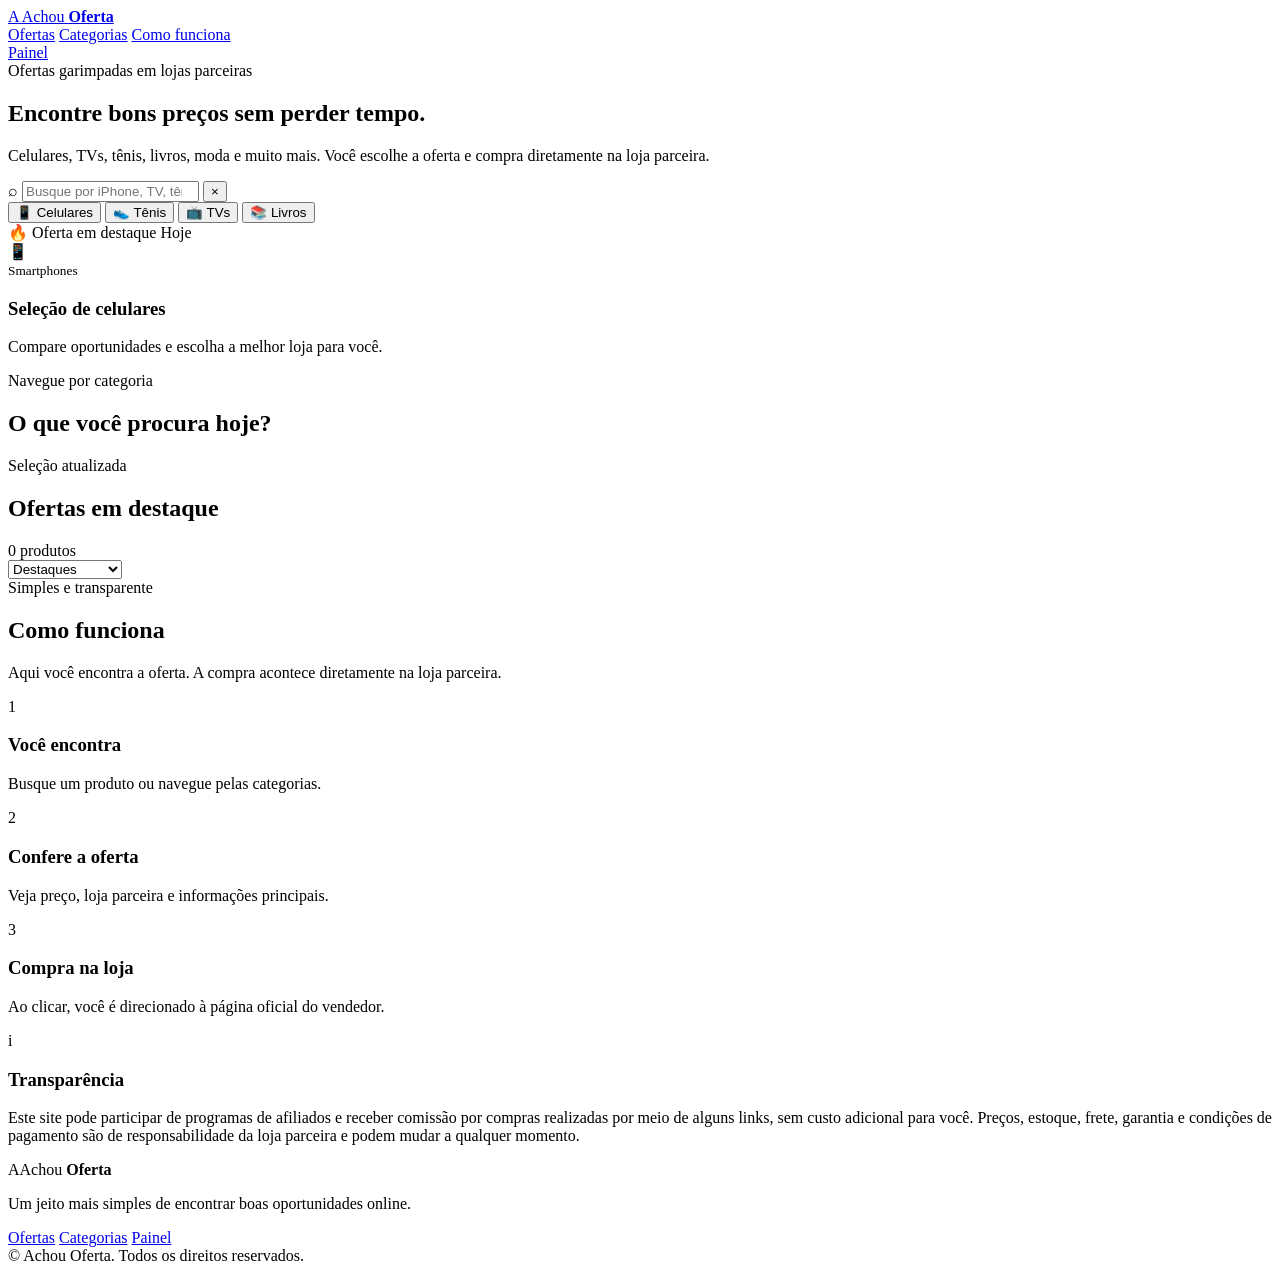
==== index.html @ 25edfe08 "Adiciona página principal do Achou Oferta" ====
<!doctype html>
<html lang="pt-BR">
<head>
  <meta charset="utf-8" />
  <meta name="viewport" content="width=device-width,initial-scale=1" />
  <meta name="description" content="Achou Oferta — seleção de produtos e promoções em lojas parceiras." />
  <title>Achou Oferta | Promoções selecionadas</title>
  <link rel="preconnect" href="https://fonts.googleapis.com">
  <link rel="preconnect" href="https://fonts.gstatic.com" crossorigin>
  <link href="https://fonts.googleapis.com/css2?family=Inter:wght@400;500;600;700;800&display=swap" rel="stylesheet">
  <link rel="stylesheet" href="style.css" />
</head>
<body>
  <header class="topbar">
    <div class="container nav-wrap">
      <a class="brand" href="#top" aria-label="Achou Oferta">
        <span class="brand-mark">A</span>
        <span>Achou <strong>Oferta</strong></span>
      </a>

      <nav class="nav-links" aria-label="Navegação principal">
        <a href="#ofertas">Ofertas</a>
        <a href="#categorias">Categorias</a>
        <a href="#como-funciona">Como funciona</a>
      </nav>

      <a class="admin-link" href="admin.html">Painel</a>
    </div>
  </header>

  <main id="top">
    <section class="hero">
      <div class="container hero-grid">
        <div class="hero-copy">
          <div class="eyebrow">Ofertas garimpadas em lojas parceiras</div>
          <h1>Encontre bons preços sem perder tempo.</h1>
          <p>Celulares, TVs, tênis, livros, moda e muito mais. Você escolhe a oferta e compra diretamente na loja parceira.</p>

          <div class="search-shell" role="search">
            <span class="search-icon">⌕</span>
            <input id="searchInput" type="search" placeholder="Busque por iPhone, TV, tênis, livro..." autocomplete="off" />
            <button id="clearSearch" class="clear-search" aria-label="Limpar busca">×</button>
          </div>

          <div class="hero-pills">
            <button class="quick-filter" data-category="Celulares">📱 Celulares</button>
            <button class="quick-filter" data-category="Tênis">👟 Tênis</button>
            <button class="quick-filter" data-category="TVs">📺 TVs</button>
            <button class="quick-filter" data-category="Livros">📚 Livros</button>
          </div>
        </div>

        <div class="hero-card" aria-hidden="true">
          <div class="hero-card-top">
            <span>🔥 Oferta em destaque</span>
            <span class="mini-badge">Hoje</span>
          </div>
          <div class="hero-product-visual">📱</div>
          <div class="hero-product-info">
            <small>Smartphones</small>
            <h3>Seleção de celulares</h3>
            <p>Compare oportunidades e escolha a melhor loja para você.</p>
          </div>
        </div>
      </div>
    </section>

    <section id="categorias" class="section compact-section">
      <div class="container">
        <div class="section-heading row-heading">
          <div>
            <span class="eyebrow dark">Navegue por categoria</span>
            <h2>O que você procura hoje?</h2>
          </div>
        </div>
        <div id="categoryGrid" class="category-grid"></div>
      </div>
    </section>

    <section id="ofertas" class="section products-section">
      <div class="container">
        <div class="section-heading row-heading">
          <div>
            <span class="eyebrow dark">Seleção atualizada</span>
            <h2>Ofertas em destaque</h2>
          </div>
          <div class="results-meta"><span id="resultsCount">0</span> produtos</div>
        </div>

        <div class="toolbar">
          <div id="filterChips" class="filter-chips"></div>
          <select id="sortSelect" aria-label="Ordenar produtos">
            <option value="featured">Destaques</option>
            <option value="price-asc">Menor preço</option>
            <option value="price-desc">Maior preço</option>
            <option value="discount">Maior desconto</option>
            <option value="newest">Mais recentes</option>
          </select>
        </div>

        <div id="productGrid" class="product-grid"></div>
        <div id="emptyState" class="empty-state" hidden>
          <div>🔎</div>
          <h3>Nenhuma oferta encontrada</h3>
          <p>Tente outro termo ou escolha uma categoria diferente.</p>
        </div>
      </div>
    </section>

    <section id="como-funciona" class="section how-section">
      <div class="container">
        <div class="section-heading centered">
          <span class="eyebrow dark">Simples e transparente</span>
          <h2>Como funciona</h2>
          <p>Aqui você encontra a oferta. A compra acontece diretamente na loja parceira.</p>
        </div>

        <div class="steps-grid">
          <article class="step-card">
            <div class="step-number">1</div>
            <h3>Você encontra</h3>
            <p>Busque um produto ou navegue pelas categorias.</p>
          </article>
          <article class="step-card">
            <div class="step-number">2</div>
            <h3>Confere a oferta</h3>
            <p>Veja preço, loja parceira e informações principais.</p>
          </article>
          <article class="step-card">
            <div class="step-number">3</div>
            <h3>Compra na loja</h3>
            <p>Ao clicar, você é direcionado à página oficial do vendedor.</p>
          </article>
        </div>
      </div>
    </section>

    <section class="section disclosure-section">
      <div class="container disclosure-card">
        <div class="disclosure-icon">i</div>
        <div>
          <h3>Transparência</h3>
          <p>Este site pode participar de programas de afiliados e receber comissão por compras realizadas por meio de alguns links, sem custo adicional para você. Preços, estoque, frete, garantia e condições de pagamento são de responsabilidade da loja parceira e podem mudar a qualquer momento.</p>
        </div>
      </div>
    </section>
  </main>

  <footer class="footer">
    <div class="container footer-grid">
      <div>
        <div class="brand footer-brand"><span class="brand-mark">A</span><span>Achou <strong>Oferta</strong></span></div>
        <p>Um jeito mais simples de encontrar boas oportunidades online.</p>
      </div>
      <div class="footer-links">
        <a href="#ofertas">Ofertas</a>
        <a href="#categorias">Categorias</a>
        <a href="admin.html">Painel</a>
      </div>
    </div>
    <div class="container footer-bottom">© <span id="year"></span> Achou Oferta. Todos os direitos reservados.</div>
  </footer>

  <script src="products.js"></script>
  <script src="script.js"></script>
</body>
</html>
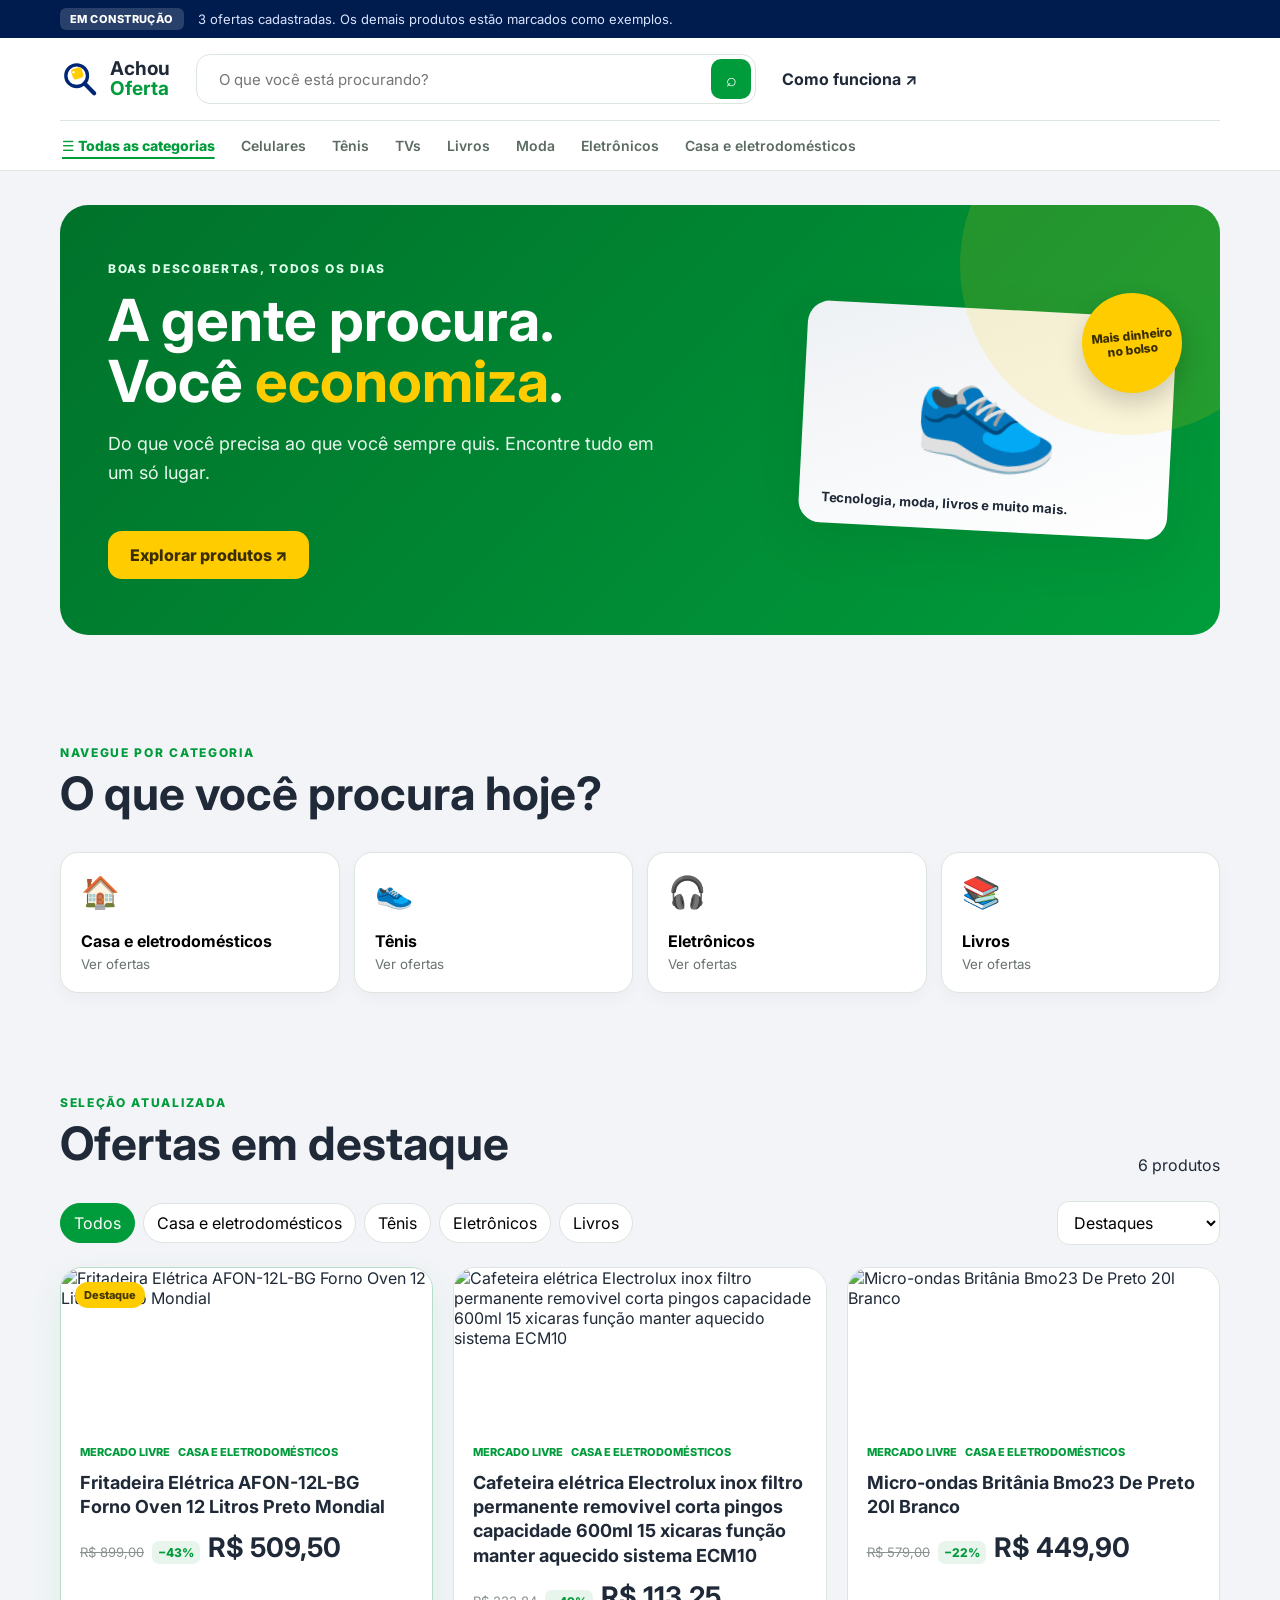
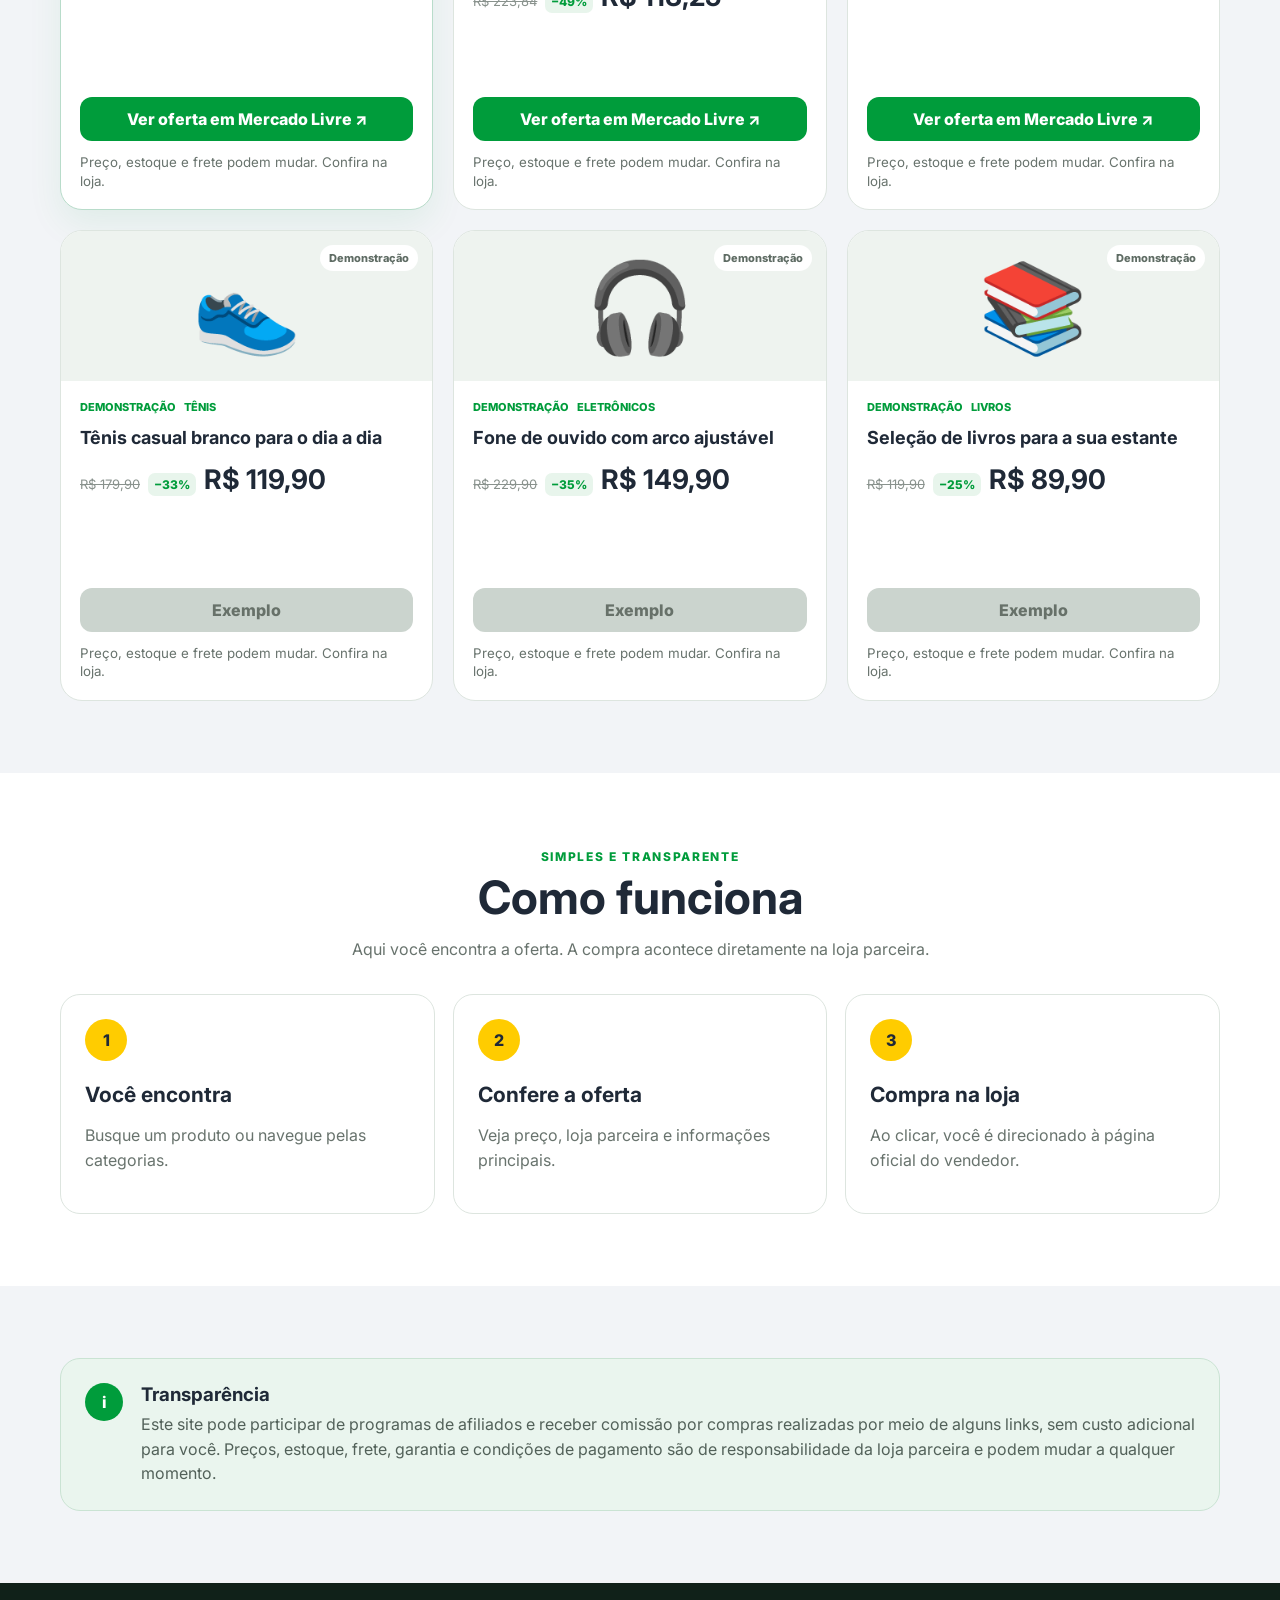
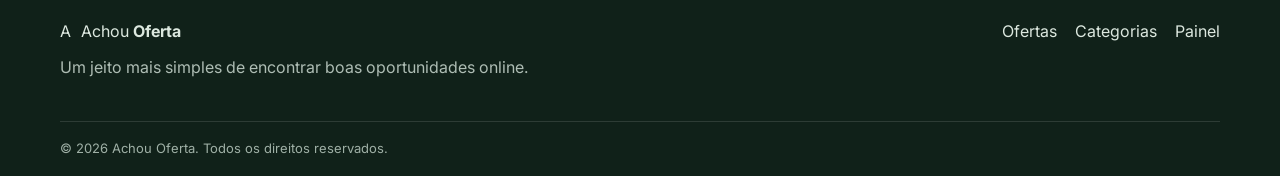
==== commit daf64ec6: "Redesign visual identity and curate first real offers - Rebuild header/hero/nav to match brand ident" ====
--- a/index.html
+++ b/index.html
@@ -11,55 +11,68 @@
   <link rel="stylesheet" href="style.css" />
 </head>
 <body>
+  <div id="constructionBanner" class="construction-banner" hidden>
+    <div class="container banner-inner">
+      <span class="banner-tag">Em construção</span>
+      <span id="bannerMessage" class="banner-message"></span>
+    </div>
+  </div>
+
   <header class="topbar">
     <div class="container nav-wrap">
       <a class="brand" href="#top" aria-label="Achou Oferta">
-        <span class="brand-mark">A</span>
-        <span>Achou <strong>Oferta</strong></span>
+        <span class="brand-mark" aria-hidden="true">
+          <svg width="40" height="40" viewBox="0 0 48 48" fill="none" xmlns="http://www.w3.org/2000/svg">
+            <circle cx="20" cy="20" r="13" stroke="#002776" stroke-width="4"/>
+            <line x1="29.5" y1="29.5" x2="41" y2="41" stroke="#002776" stroke-width="5" stroke-linecap="round"/>
+            <rect x="12.5" y="13" width="13" height="13" rx="3.5" transform="rotate(-18 12.5 13)" fill="#FFCC00"/>
+            <circle cx="16.3" cy="15.8" r="1.4" fill="#fff"/>
+          </svg>
+        </span>
+        <span class="brand-text">
+          <strong class="brand-achou">Achou</strong>
+          <strong class="brand-oferta">Oferta</strong>
+        </span>
       </a>
 
-      <nav class="nav-links" aria-label="Navegação principal">
-        <a href="#ofertas">Ofertas</a>
-        <a href="#categorias">Categorias</a>
-        <a href="#como-funciona">Como funciona</a>
-      </nav>
+      <div class="header-search" role="search">
+        <input id="searchInput" type="search" placeholder="O que você está procurando?" autocomplete="off" />
+        <button id="clearSearch" class="clear-search" aria-label="Limpar busca">×</button>
+        <button class="header-search-btn" type="button" aria-label="Buscar">⌕</button>
+      </div>
 
-      <a class="admin-link" href="admin.html">Painel</a>
+      <a class="how-it-works" href="#como-funciona">Como funciona ↗</a>
     </div>
+
+    <nav class="container category-nav" id="categoryNav" aria-label="Categorias">
+      <button class="quick-filter cat-all" data-category="Todos">☰ Todas as categorias</button>
+      <button class="quick-filter" data-category="Celulares">Celulares</button>
+      <button class="quick-filter" data-category="Tênis">Tênis</button>
+      <button class="quick-filter" data-category="TVs">TVs</button>
+      <button class="quick-filter" data-category="Livros">Livros</button>
+      <button class="quick-filter" data-category="Moda">Moda</button>
+      <button class="quick-filter" data-category="Eletrônicos">Eletrônicos</button>
+      <button class="quick-filter" data-category="Casa e eletrodomésticos">Casa e eletrodomésticos</button>
+    </nav>
   </header>
 
   <main id="top">
     <section class="hero">
-      <div class="container hero-grid">
-        <div class="hero-copy">
-          <div class="eyebrow">Ofertas garimpadas em lojas parceiras</div>
-          <h1>Encontre bons preços sem perder tempo.</h1>
-          <p>Celulares, TVs, tênis, livros, moda e muito mais. Você escolhe a oferta e compra diretamente na loja parceira.</p>
-
-          <div class="search-shell" role="search">
-            <span class="search-icon">⌕</span>
-            <input id="searchInput" type="search" placeholder="Busque por iPhone, TV, tênis, livro..." autocomplete="off" />
-            <button id="clearSearch" class="clear-search" aria-label="Limpar busca">×</button>
+      <div class="container hero-inner">
+        <div class="hero-grid">
+          <div class="hero-copy">
+            <div class="eyebrow">Boas descobertas, todos os dias</div>
+            <h1>A gente procura.<br>Você <span class="accent">economiza</span>.</h1>
+            <p>Do que você precisa ao que você sempre quis. Encontre tudo em um só lugar.</p>
+            <a class="cta-btn" href="#ofertas">Explorar produtos ↗</a>
           </div>
 
-          <div class="hero-pills">
-            <button class="quick-filter" data-category="Celulares">📱 Celulares</button>
-            <button class="quick-filter" data-category="Tênis">👟 Tênis</button>
-            <button class="quick-filter" data-category="TVs">📺 TVs</button>
-            <button class="quick-filter" data-category="Livros">📚 Livros</button>
-          </div>
-        </div>
-
-        <div class="hero-card" aria-hidden="true">
-          <div class="hero-card-top">
-            <span>🔥 Oferta em destaque</span>
-            <span class="mini-badge">Hoje</span>
-          </div>
-          <div class="hero-product-visual">📱</div>
-          <div class="hero-product-info">
-            <small>Smartphones</small>
-            <h3>Seleção de celulares</h3>
-            <p>Compare oportunidades e escolha a melhor loja para você.</p>
+          <div class="hero-visual" aria-hidden="true">
+            <div class="hero-badge">Mais dinheiro<br>no bolso</div>
+            <div class="hero-photo-card">
+              <div class="hero-photo-emoji">👟</div>
+              <div class="hero-photo-caption">Tecnologia, moda, livros e muito mais.</div>
+            </div>
           </div>
         </div>
       </div>
--- a/style.css
+++ b/style.css
@@ -0,0 +1,107 @@
+:root{--green:#009c3b;--green2:#00722b;--yellow:#ffcc00;--blue:#002776;--ink:#1f2937;--muted:#68736d;--paper:#f2f4f7;--white:#fff;--line:#dde5df;--danger:#b42318;--shadow:0 18px 50px rgba(6,54,31,.10)}
+*{box-sizing:border-box}html{scroll-behavior:smooth}body{margin:0;font-family:Inter,system-ui,sans-serif;color:var(--ink);background:var(--paper)}button,input,select{font:inherit}a{color:inherit}.container{width:min(1160px,calc(100% - 32px));margin:auto}
+
+.construction-banner{background:#001b4d;color:#fff;font-size:13px}
+.banner-inner{display:flex;align-items:center;gap:14px;padding:8px 0;flex-wrap:wrap}
+.banner-tag{background:rgba(255,255,255,.16);padding:4px 10px;border-radius:6px;font-weight:800;letter-spacing:.04em;text-transform:uppercase;font-size:11px;white-space:nowrap}
+.banner-message{color:#d9e4ff}
+
+.topbar{position:sticky;top:0;z-index:20;background:rgba(255,255,255,.97);backdrop-filter:blur(12px);border-bottom:1px solid var(--line)}
+.nav-wrap{display:flex;align-items:center;gap:18px;padding:16px 0}
+.brand{display:flex;align-items:center;gap:10px;text-decoration:none}
+.brand-mark{display:flex;flex:0 0 auto}
+.brand-text{display:flex;flex-direction:column;line-height:1.05;font-size:19px}
+.brand-achou{color:var(--ink)}
+.brand-oferta{color:var(--green)}
+
+.header-search{flex:1;max-width:560px;margin:0 8px;display:flex;align-items:center;background:#fff;border:1px solid var(--line);border-radius:14px;padding:4px 4px 4px 16px}
+.header-search input{flex:1;border:0;outline:0;padding:10px 6px;font-size:15px;background:transparent;min-width:0}
+.header-search-btn{border:0;background:var(--green);color:#fff;width:40px;height:40px;flex:0 0 auto;border-radius:10px;display:grid;place-items:center;cursor:pointer;font-size:18px}
+.clear-search{border:0;background:transparent;font-size:20px;cursor:pointer;color:var(--muted);flex:0 0 auto}
+
+.how-it-works{white-space:nowrap;font-weight:700;text-decoration:none;color:var(--ink)}
+
+.category-nav{display:flex;align-items:center;gap:22px;padding:12px 0;overflow-x:auto;border-top:1px solid var(--line)}
+.category-nav .quick-filter{border:0;background:transparent;padding:4px 2px;font-size:14px;font-weight:600;color:#5b6b62;white-space:nowrap;cursor:pointer}
+.category-nav .quick-filter.cat-all{font-weight:700}
+.category-nav .quick-filter.active{color:var(--green);font-weight:800;text-decoration:underline;text-underline-offset:6px;text-decoration-thickness:2px}
+
+.hero{padding:34px 0}
+.hero-inner{background:linear-gradient(135deg,var(--green2),var(--green));border-radius:28px;padding:56px 48px;color:#fff;position:relative;overflow:hidden}
+.hero-inner:after{content:"";position:absolute;width:340px;height:340px;border-radius:50%;background:var(--yellow);opacity:.14;right:-80px;top:-110px}
+.hero-grid{display:grid;grid-template-columns:1.4fr .8fr;gap:50px;align-items:center;position:relative}
+.eyebrow{font-size:12px;letter-spacing:.14em;text-transform:uppercase;font-weight:800;color:#dcffe9}
+.eyebrow.dark{color:var(--green)}
+h1{font-size:clamp(38px,5vw,58px);line-height:1.05;margin:14px 0 18px;max-width:640px}
+h1 .accent{color:var(--yellow)}
+h2{font-size:clamp(30px,4vw,46px);margin:8px 0 8px;line-height:1.05}
+.hero-copy>p{font-size:18px;line-height:1.6;color:#e7f7ed;max-width:560px}
+.cta-btn{display:inline-flex;align-items:center;gap:8px;background:var(--yellow);color:#3a2e00;font-weight:800;padding:14px 22px;border-radius:14px;text-decoration:none;margin-top:26px}
+.cta-btn:hover{background:#ffd633}
+
+.hero-visual{position:relative}
+.hero-photo-card{background:linear-gradient(160deg,#eef1f4,#ffffff);border-radius:22px;padding:36px 28px 66px;transform:rotate(3deg);box-shadow:var(--shadow);position:relative;overflow:hidden}
+.hero-photo-emoji{font-size:120px;text-align:center;line-height:1}
+.hero-photo-caption{position:absolute;left:22px;right:22px;bottom:18px;font-size:13px;font-weight:700;color:var(--ink)}
+.hero-badge{position:absolute;top:-16px;right:-10px;background:var(--yellow);color:#3a2e00;font-weight:800;font-size:12px;text-align:center;border-radius:50%;width:100px;height:100px;display:grid;place-items:center;line-height:1.2;transform:rotate(-6deg);box-shadow:0 10px 24px rgba(0,0,0,.18);z-index:2}
+
+.section{padding:72px 0}
+.compact-section{padding-bottom:26px}
+.section-heading{margin-bottom:26px}
+.row-heading{display:flex;align-items:end;justify-content:space-between;gap:20px}
+.centered{text-align:center;max-width:700px;margin:0 auto 32px}
+.category-grid{display:grid;grid-template-columns:repeat(auto-fit,minmax(180px,1fr));gap:14px}
+.category-card{border:1px solid var(--line);background:#fff;border-radius:18px;padding:20px;text-align:left;cursor:pointer;box-shadow:0 6px 16px rgba(0,0,0,.03)}
+.category-card:hover{transform:translateY(-2px);box-shadow:var(--shadow)}
+.category-icon{display:block;font-size:31px;margin-bottom:20px}
+.category-card strong,.category-card small{display:block}
+.category-card small{color:var(--muted);margin-top:5px}
+.toolbar{display:flex;justify-content:space-between;gap:20px;align-items:center;margin-bottom:22px}
+.filter-chips{display:flex;gap:8px;flex-wrap:wrap}
+.filter-chip{border:1px solid var(--line);background:#fff;border-radius:999px;padding:9px 13px;cursor:pointer}
+.filter-chip.active{background:var(--green);color:#fff;border-color:var(--green)}
+#sortSelect{border:1px solid var(--line);background:#fff;border-radius:12px;padding:10px 12px}
+.product-grid{display:grid;grid-template-columns:repeat(3,1fr);gap:20px}
+.product-card{background:#fff;border:1px solid var(--line);border-radius:22px;overflow:hidden;display:flex;flex-direction:column;min-width:0}
+.product-card.featured{border-color:#b8dcca;box-shadow:0 14px 35px rgba(0,156,59,.08)}
+.product-media{height:230px;background:#eef3ef;display:grid;place-items:center;position:relative;overflow:hidden}
+.product-media img{width:100%;height:100%;object-fit:contain;background:#fff}
+.product-emoji{font-size:88px}
+.featured-badge,.demo-badge{position:absolute;top:14px;padding:6px 9px;border-radius:99px;font-size:11px;font-weight:800;z-index:2}
+.featured-badge{left:14px;background:var(--yellow);color:#453800}
+.demo-badge{right:14px;background:#fff;color:#5f6c64}
+.product-content{padding:19px;display:flex;flex-direction:column;gap:12px;height:100%}
+.product-meta{display:flex;gap:8px;flex-wrap:wrap}
+.product-meta span{font-size:11px;font-weight:800;text-transform:uppercase;color:var(--green)}
+.product-content h3{font-size:18px;line-height:1.35;margin:0}
+.price-wrap{display:flex;gap:8px;align-items:baseline;flex-wrap:wrap}
+.price-wrap strong{font-size:27px}
+.old-price{text-decoration:line-through;color:#89928d;font-size:13px}
+.discount{font-size:12px;background:#e8f5ec;color:var(--green);font-weight:800;padding:4px 6px;border-radius:7px}
+.offer-btn{display:block;text-align:center;text-decoration:none;border:0;background:var(--green);color:#fff;padding:12px 14px;border-radius:12px;font-weight:800;cursor:pointer;margin-top:auto}
+.offer-btn:hover{background:var(--green2)}
+.offer-btn.disabled{background:#cbd4ce;color:#677169;cursor:not-allowed}
+.price-note{color:var(--muted);line-height:1.4}
+.empty-state{text-align:center;padding:60px;border:1px dashed var(--line);border-radius:20px;background:#fff}
+.empty-state>div{font-size:52px}
+.how-section{background:#fff}
+.steps-grid{display:grid;grid-template-columns:repeat(3,1fr);gap:18px}
+.step-card{border:1px solid var(--line);border-radius:20px;padding:24px}
+.step-number{width:42px;height:42px;border-radius:50%;background:var(--yellow);display:grid;place-items:center;font-weight:800}
+.step-card h3{font-size:21px;margin-bottom:8px}
+.step-card p,.centered p{color:var(--muted);line-height:1.55}
+.disclosure-card{display:flex;gap:18px;background:#eaf5ee;border:1px solid #cae3d3;border-radius:20px;padding:24px}
+.disclosure-icon{flex:0 0 38px;width:38px;height:38px;border-radius:50%;display:grid;place-items:center;background:var(--green);color:#fff;font-weight:800}
+.disclosure-card h3{margin:0 0 6px}
+.disclosure-card p{margin:0;color:#526159;line-height:1.55}
+.footer{background:#102119;color:#dce8df;padding:38px 0 20px}
+.footer-grid{display:flex;justify-content:space-between;gap:24px}
+.footer p{color:#aebdb4}
+.footer-links{display:flex;gap:18px}
+.footer-links a{color:#dce8df;text-decoration:none}
+.footer-bottom{margin-top:28px;padding-top:18px;border-top:1px solid rgba(255,255,255,.12);font-size:13px;color:#9fb0a6}
+
+.admin-body{background:#eef2ef}.admin-shell{min-height:100vh;display:grid;grid-template-columns:240px 1fr}.admin-sidebar{background:#102119;color:#fff;padding:24px;position:sticky;top:0;height:100vh}.admin-sidebar .brand{color:#fff}.admin-nav{margin-top:30px;display:grid;gap:8px}.admin-nav button,.admin-nav a{border:0;background:transparent;color:#cfe0d5;text-align:left;text-decoration:none;padding:11px 12px;border-radius:10px}.admin-nav .active{background:#1c392a;color:#fff}.admin-content{padding:34px;min-width:0}.admin-top{display:flex;justify-content:space-between;gap:20px;align-items:center}.admin-top h1{font-size:36px;color:var(--ink);margin:0}.admin-top p{color:var(--muted)}.primary-btn,.secondary-btn,.danger-btn{border:0;border-radius:11px;padding:11px 14px;font-weight:700;cursor:pointer}.primary-btn{background:var(--green);color:#fff}.secondary-btn{background:#fff;border:1px solid var(--line);color:var(--ink)}.danger-btn{background:#fff0ee;color:var(--danger)}.stats-grid{display:grid;grid-template-columns:repeat(4,1fr);gap:14px;margin:25px 0}.stat-card{background:#fff;border:1px solid var(--line);border-radius:16px;padding:18px}.stat-card span{display:block;color:var(--muted);font-size:13px}.stat-card strong{display:block;font-size:30px;margin-top:7px}.admin-card{background:#fff;border:1px solid var(--line);border-radius:18px;padding:20px}.admin-card-header{display:flex;justify-content:space-between;align-items:center;gap:20px}.admin-actions{display:flex;gap:8px;flex-wrap:wrap}.table-wrap{overflow:auto}.admin-table{width:100%;border-collapse:collapse;margin-top:15px}.admin-table th,.admin-table td{text-align:left;padding:13px 10px;border-top:1px solid var(--line);vertical-align:top}.admin-table th{font-size:12px;color:var(--muted);text-transform:uppercase}.admin-table td small{display:block;color:var(--muted);margin-top:4px}.row-actions{white-space:nowrap}.row-actions button{border:0;background:transparent;cursor:pointer;font-weight:700;color:var(--green)}.row-actions .danger-link{color:var(--danger)}.modal-backdrop{position:fixed;inset:0;background:rgba(10,20,14,.55);display:grid;place-items:center;padding:20px;z-index:50}.modal-backdrop.hidden,.toast.hidden{display:none}.modal{background:#fff;border-radius:20px;padding:22px;width:min(720px,100%);max-height:90vh;overflow:auto}.modal-head{display:flex;justify-content:space-between;align-items:center}.close-btn{font-size:28px;border:0;background:transparent;cursor:pointer}.form-grid{display:grid;grid-template-columns:1fr 1fr;gap:15px;margin-top:15px}.field{display:grid;gap:6px}.field.full{grid-column:1/-1}.field label{font-size:13px;font-weight:700}.field input,.field select{width:100%;border:1px solid var(--line);border-radius:10px;padding:11px 12px}.form-foot{grid-column:1/-1;display:flex;justify-content:flex-end;gap:8px}.toast{position:fixed;bottom:22px;right:22px;background:#102119;color:#fff;padding:13px 16px;border-radius:12px;box-shadow:var(--shadow);max-width:430px;z-index:100}
+
+@media(max-width:900px){.how-it-works{display:none}.header-search{margin:0 8px 0 16px}.hero-grid{grid-template-columns:1fr}.hero-visual{display:none}.product-grid{grid-template-columns:repeat(2,1fr)}.steps-grid{grid-template-columns:1fr}.admin-shell{grid-template-columns:1fr}.admin-sidebar{position:static;height:auto}.stats-grid{grid-template-columns:repeat(2,1fr)}}
+@media(max-width:640px){.container{width:min(100% - 22px,1160px)}.nav-wrap{flex-wrap:wrap;padding:14px 0}.header-search{order:3;flex-basis:100%;margin:10px 0 0}.hero{padding:20px 0}.hero-inner{padding:36px 22px;border-radius:20px}.product-grid{grid-template-columns:1fr}.toolbar,.row-heading,.admin-top,.admin-card-header,.footer-grid{align-items:stretch;flex-direction:column}.toolbar{display:flex}.stats-grid{grid-template-columns:1fr 1fr}.admin-content{padding:18px}.form-grid{grid-template-columns:1fr}.field.full,.form-foot{grid-column:1}.footer-links{flex-wrap:wrap}}
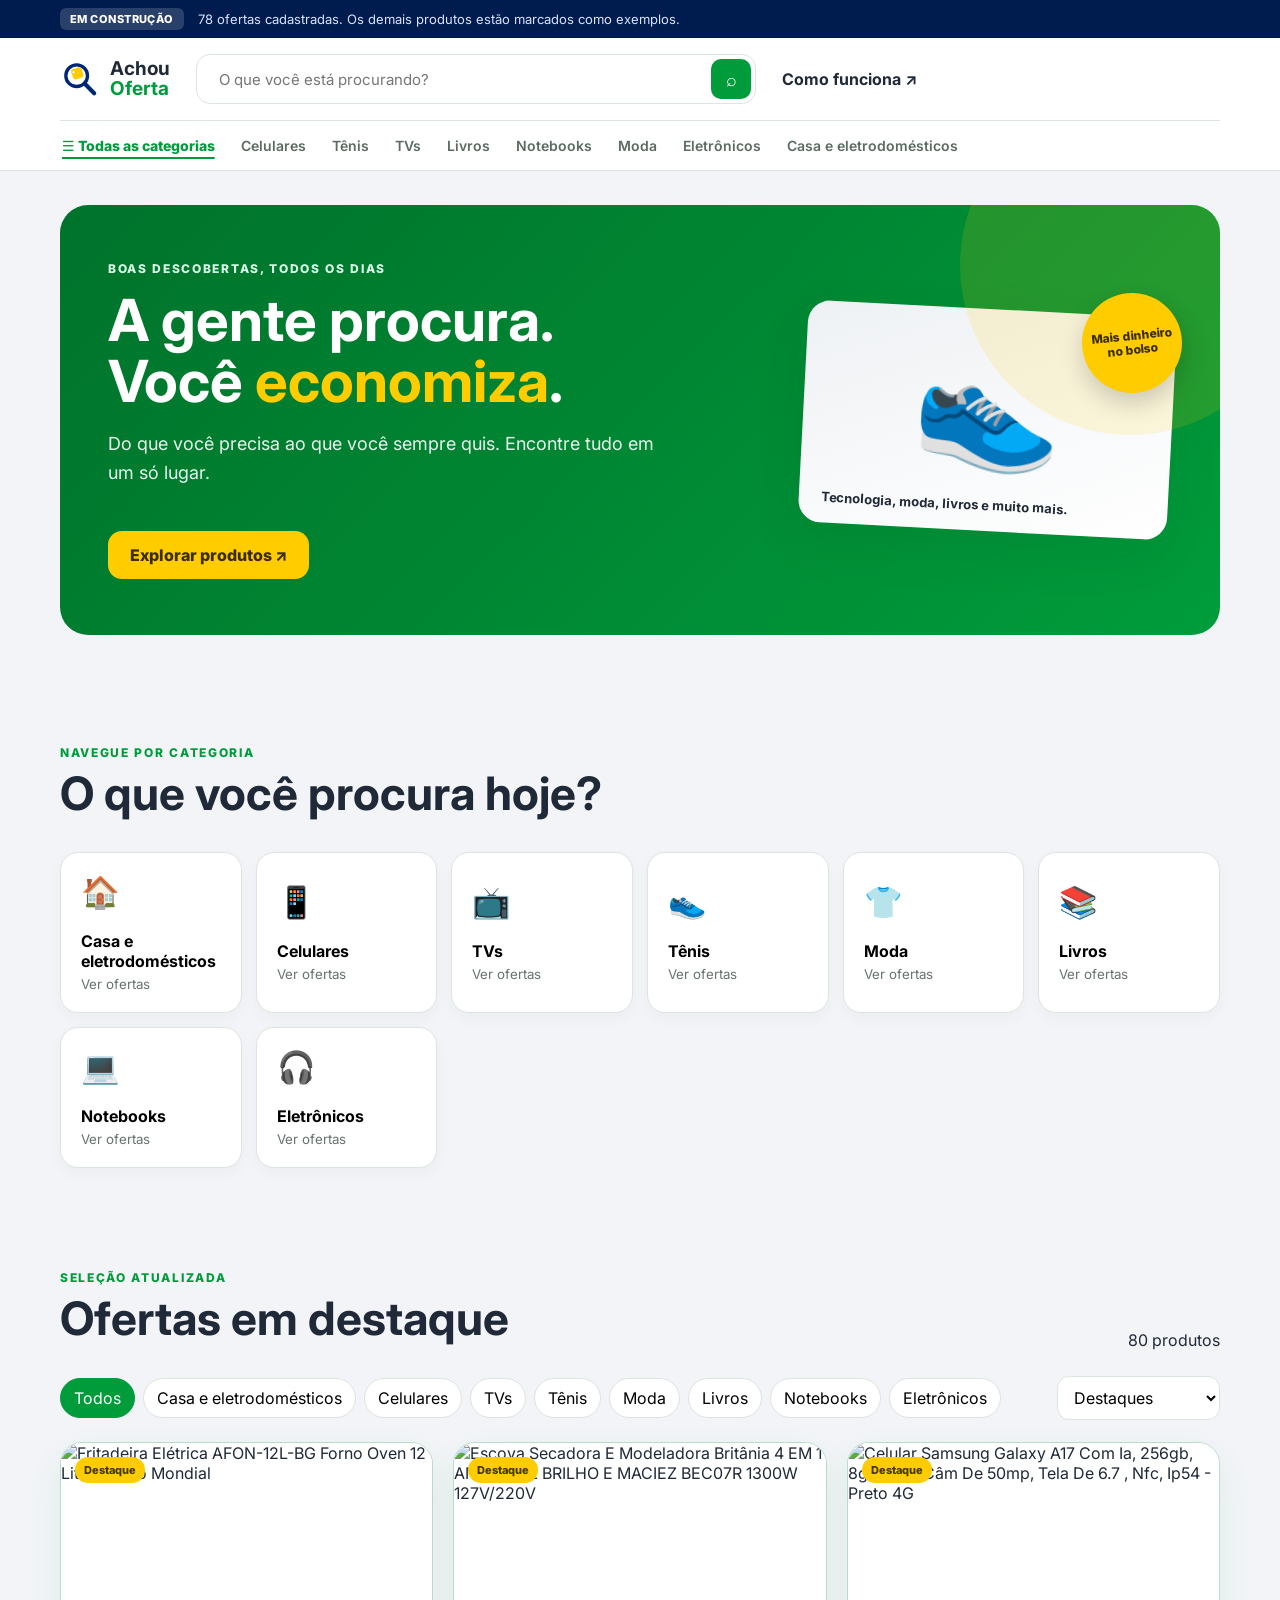
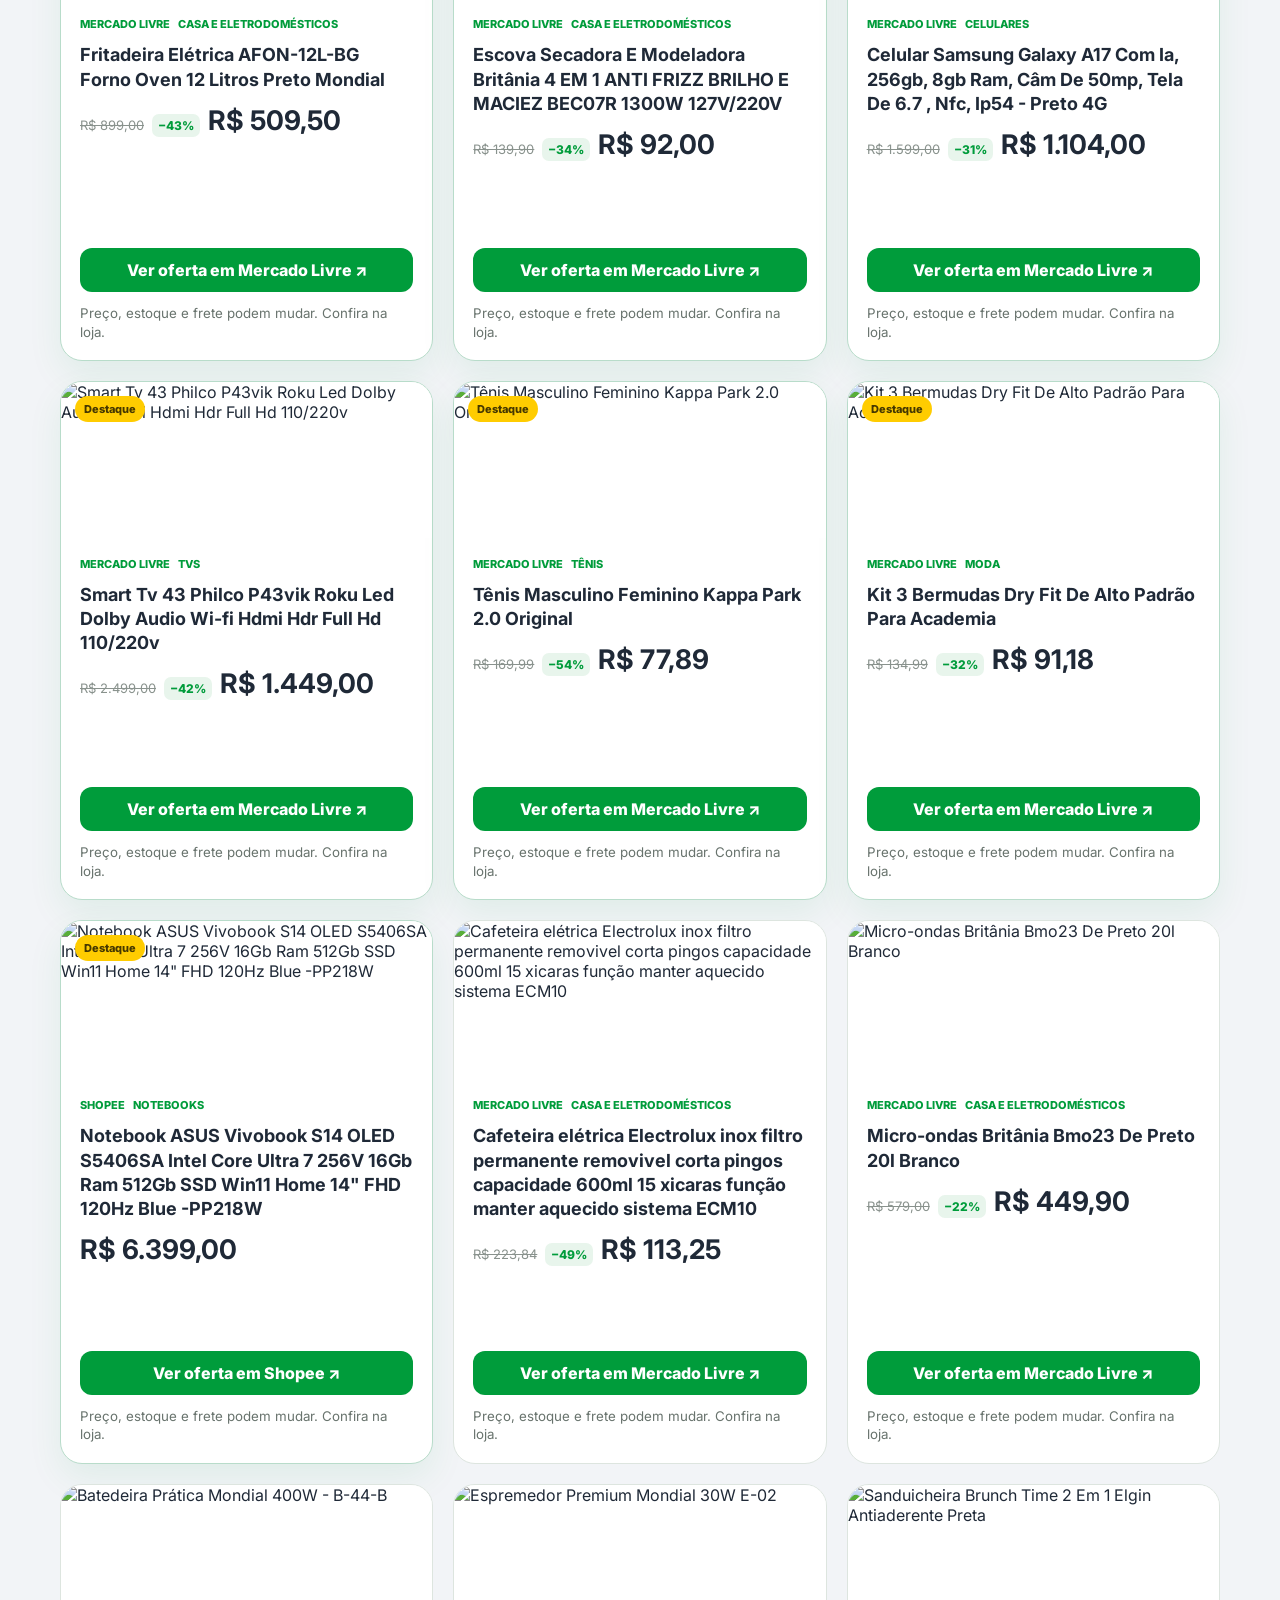
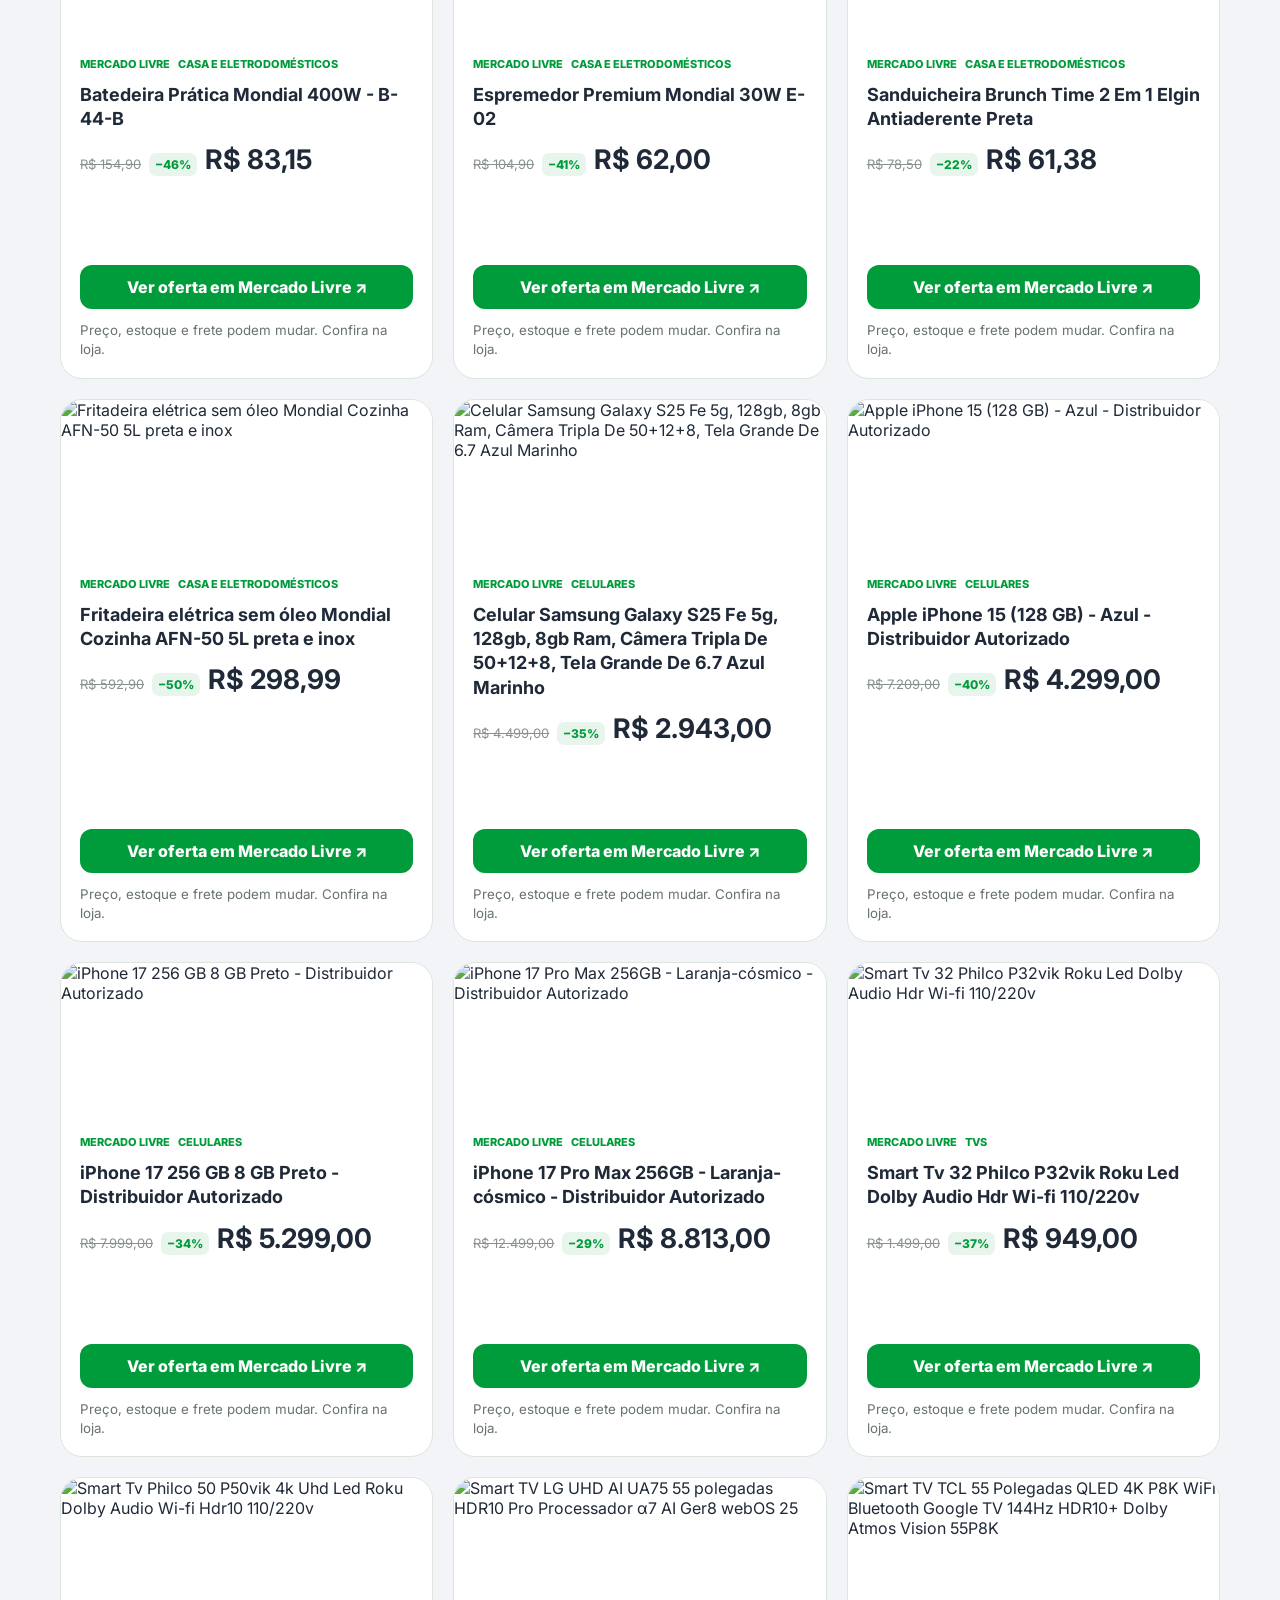
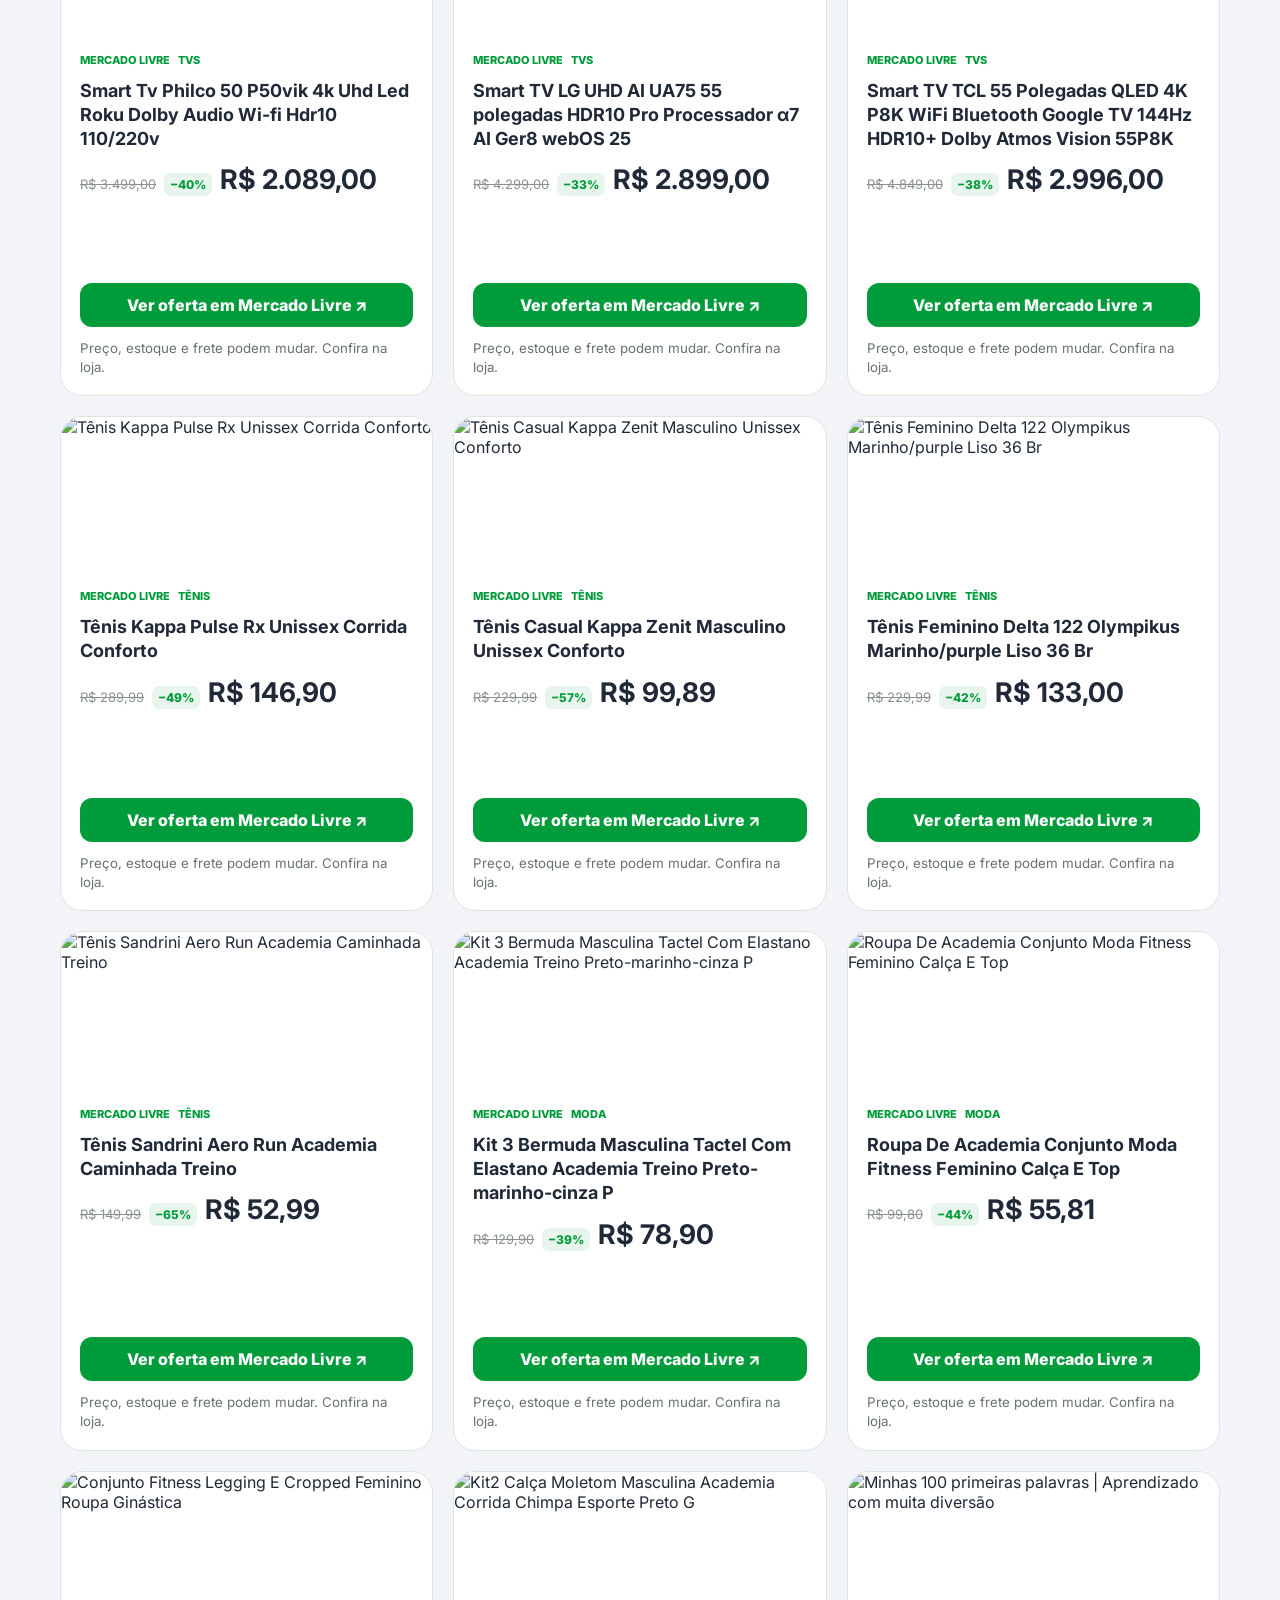
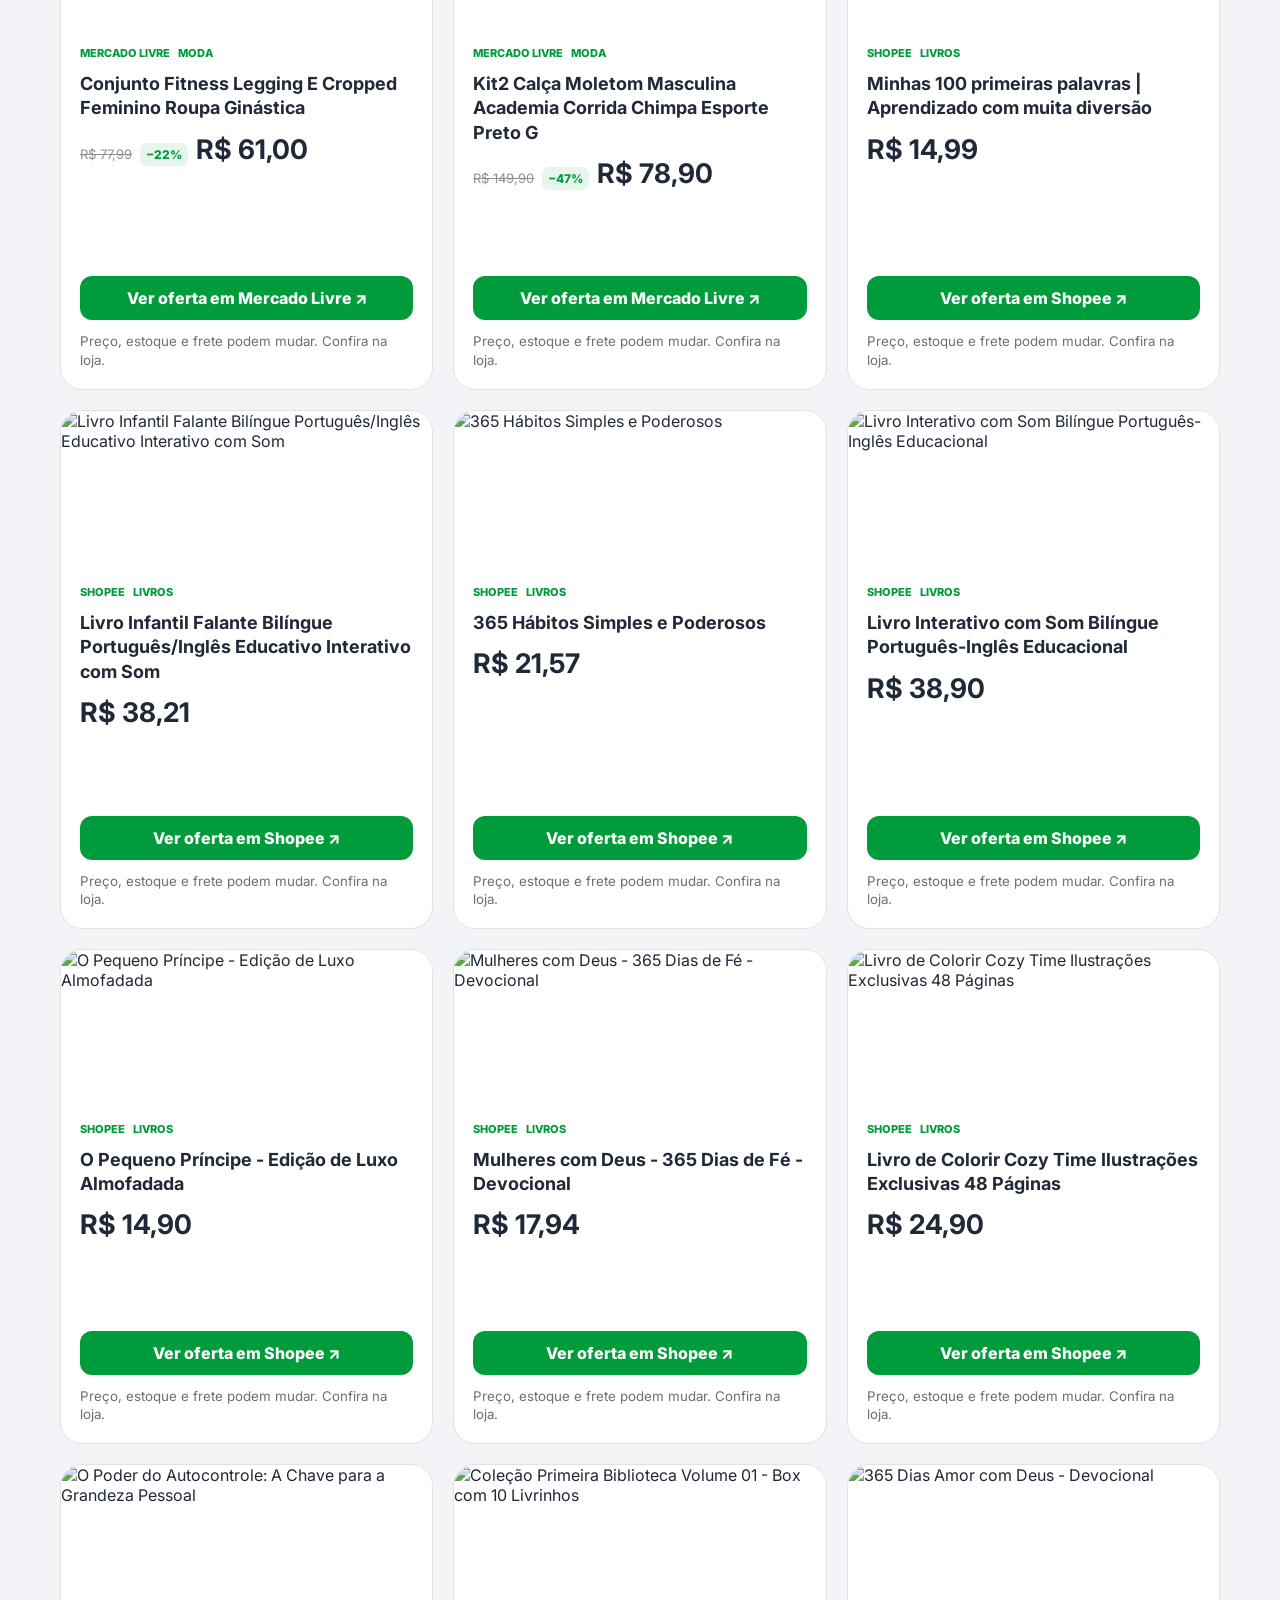
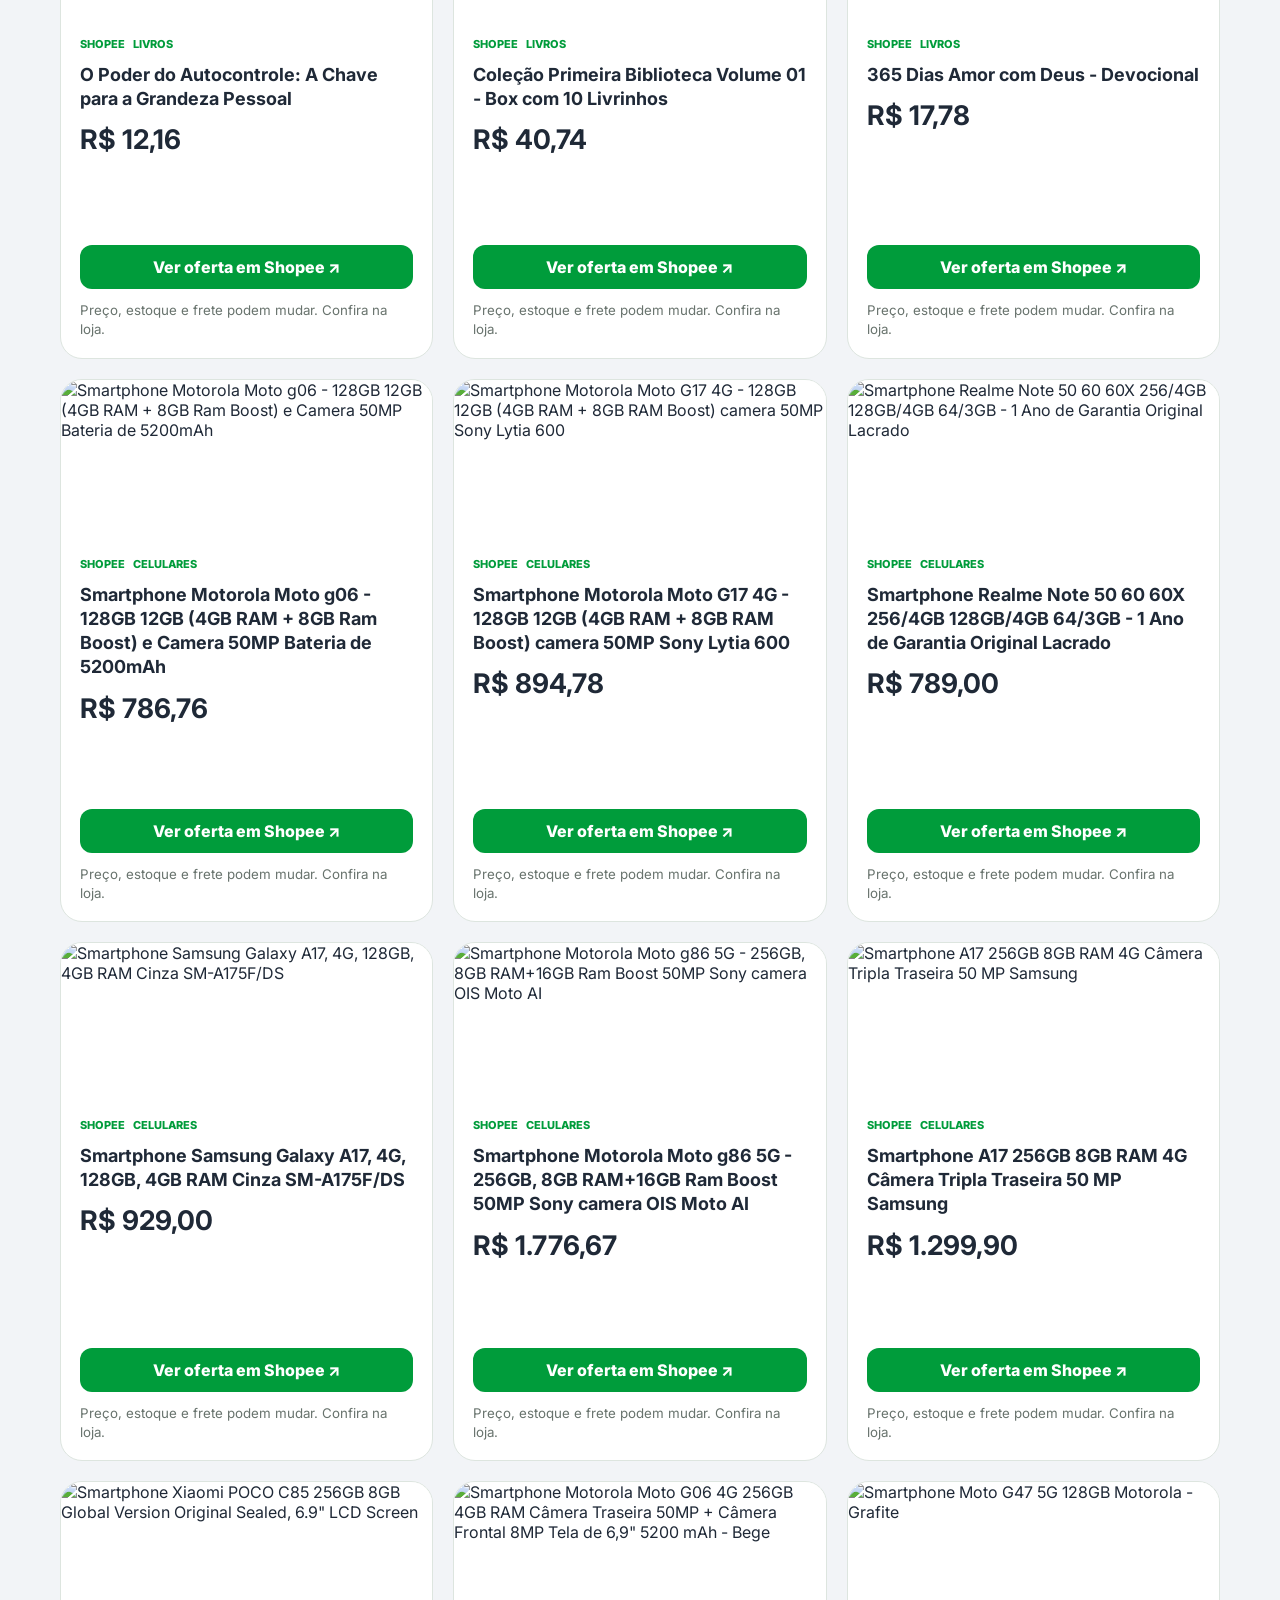
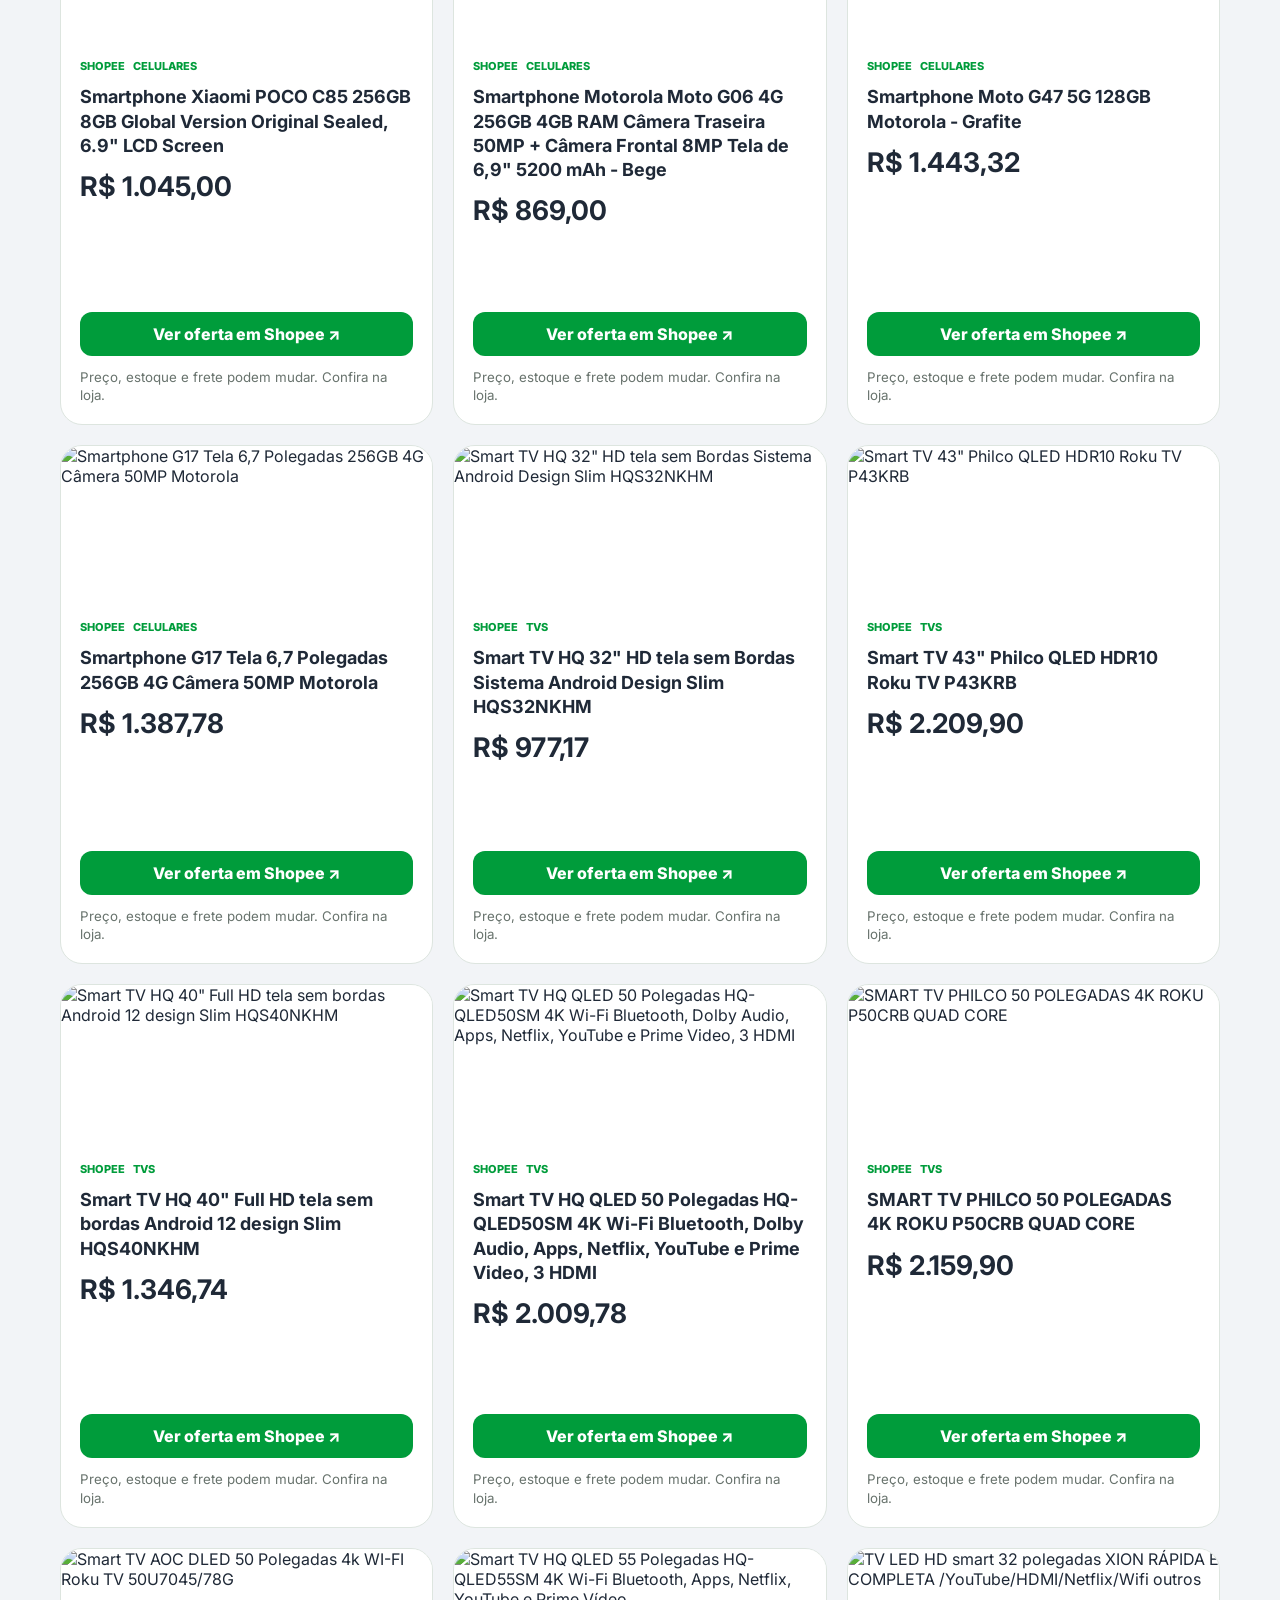
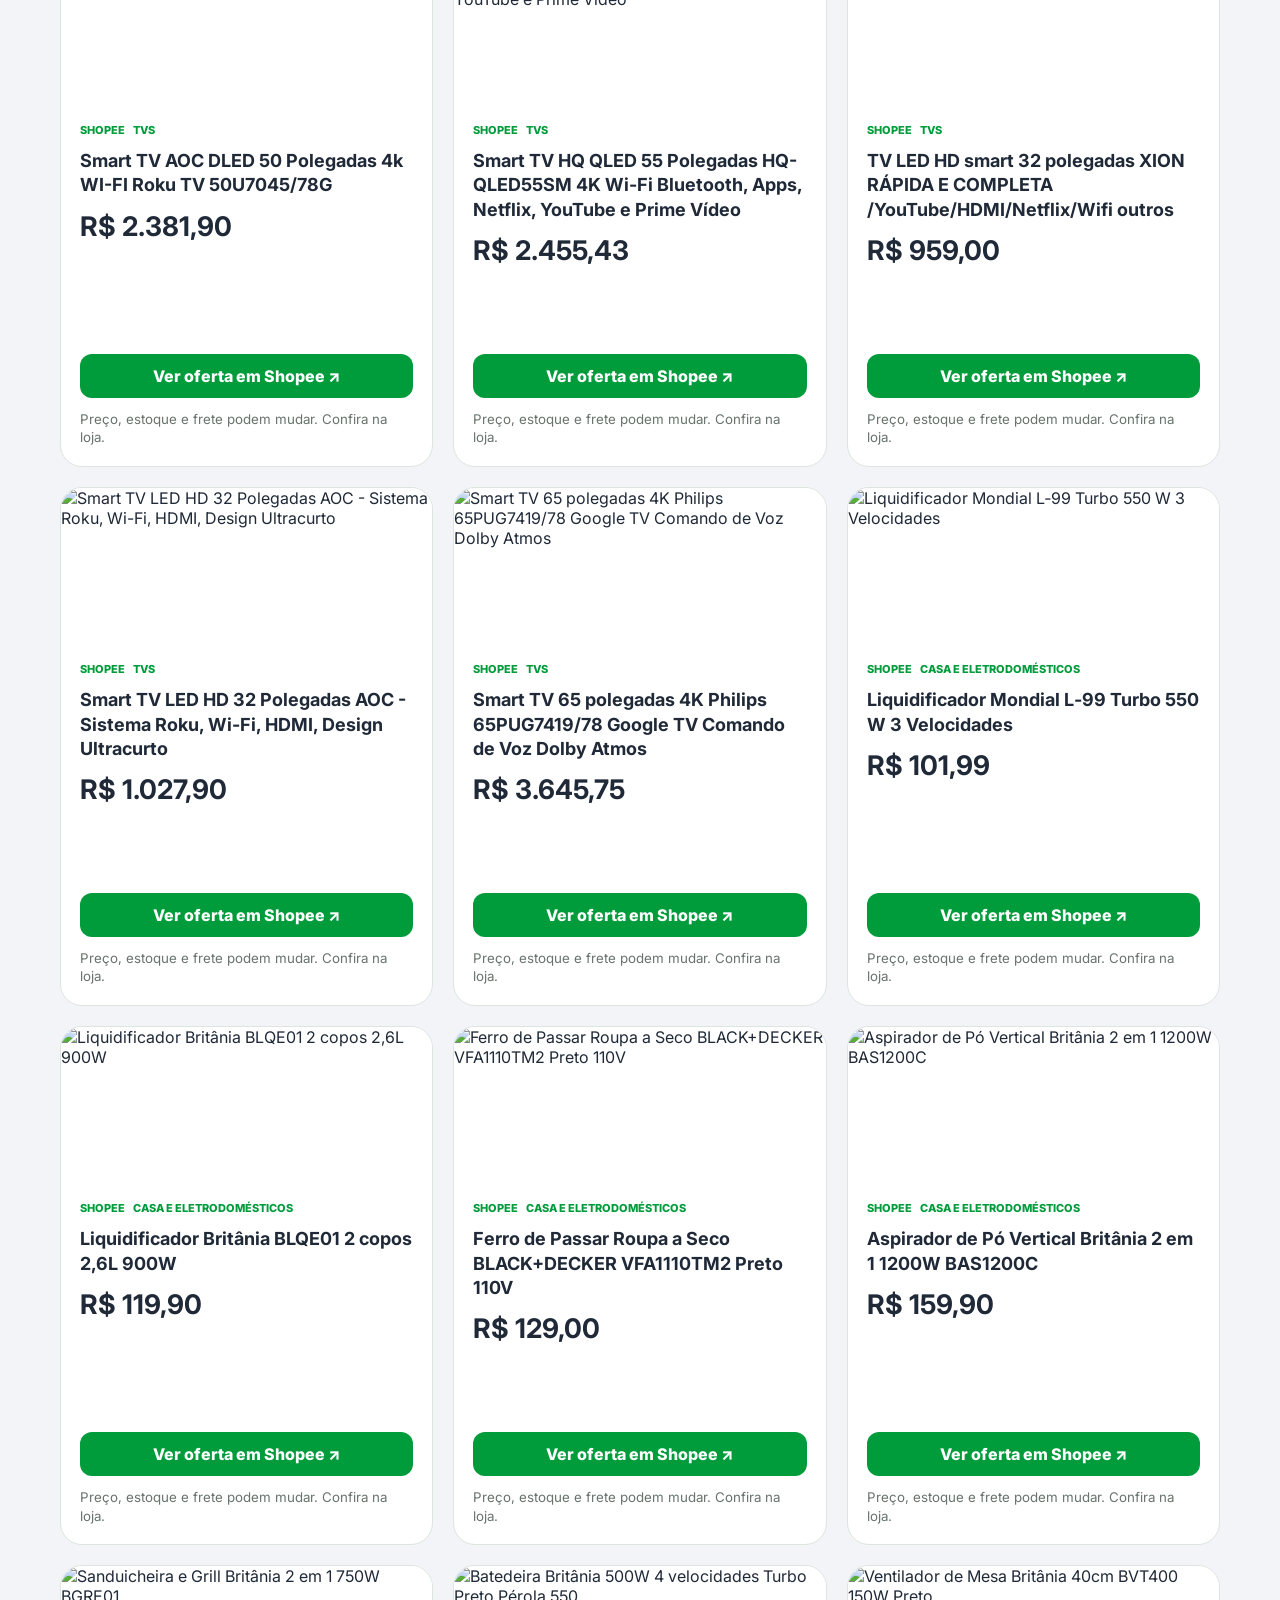
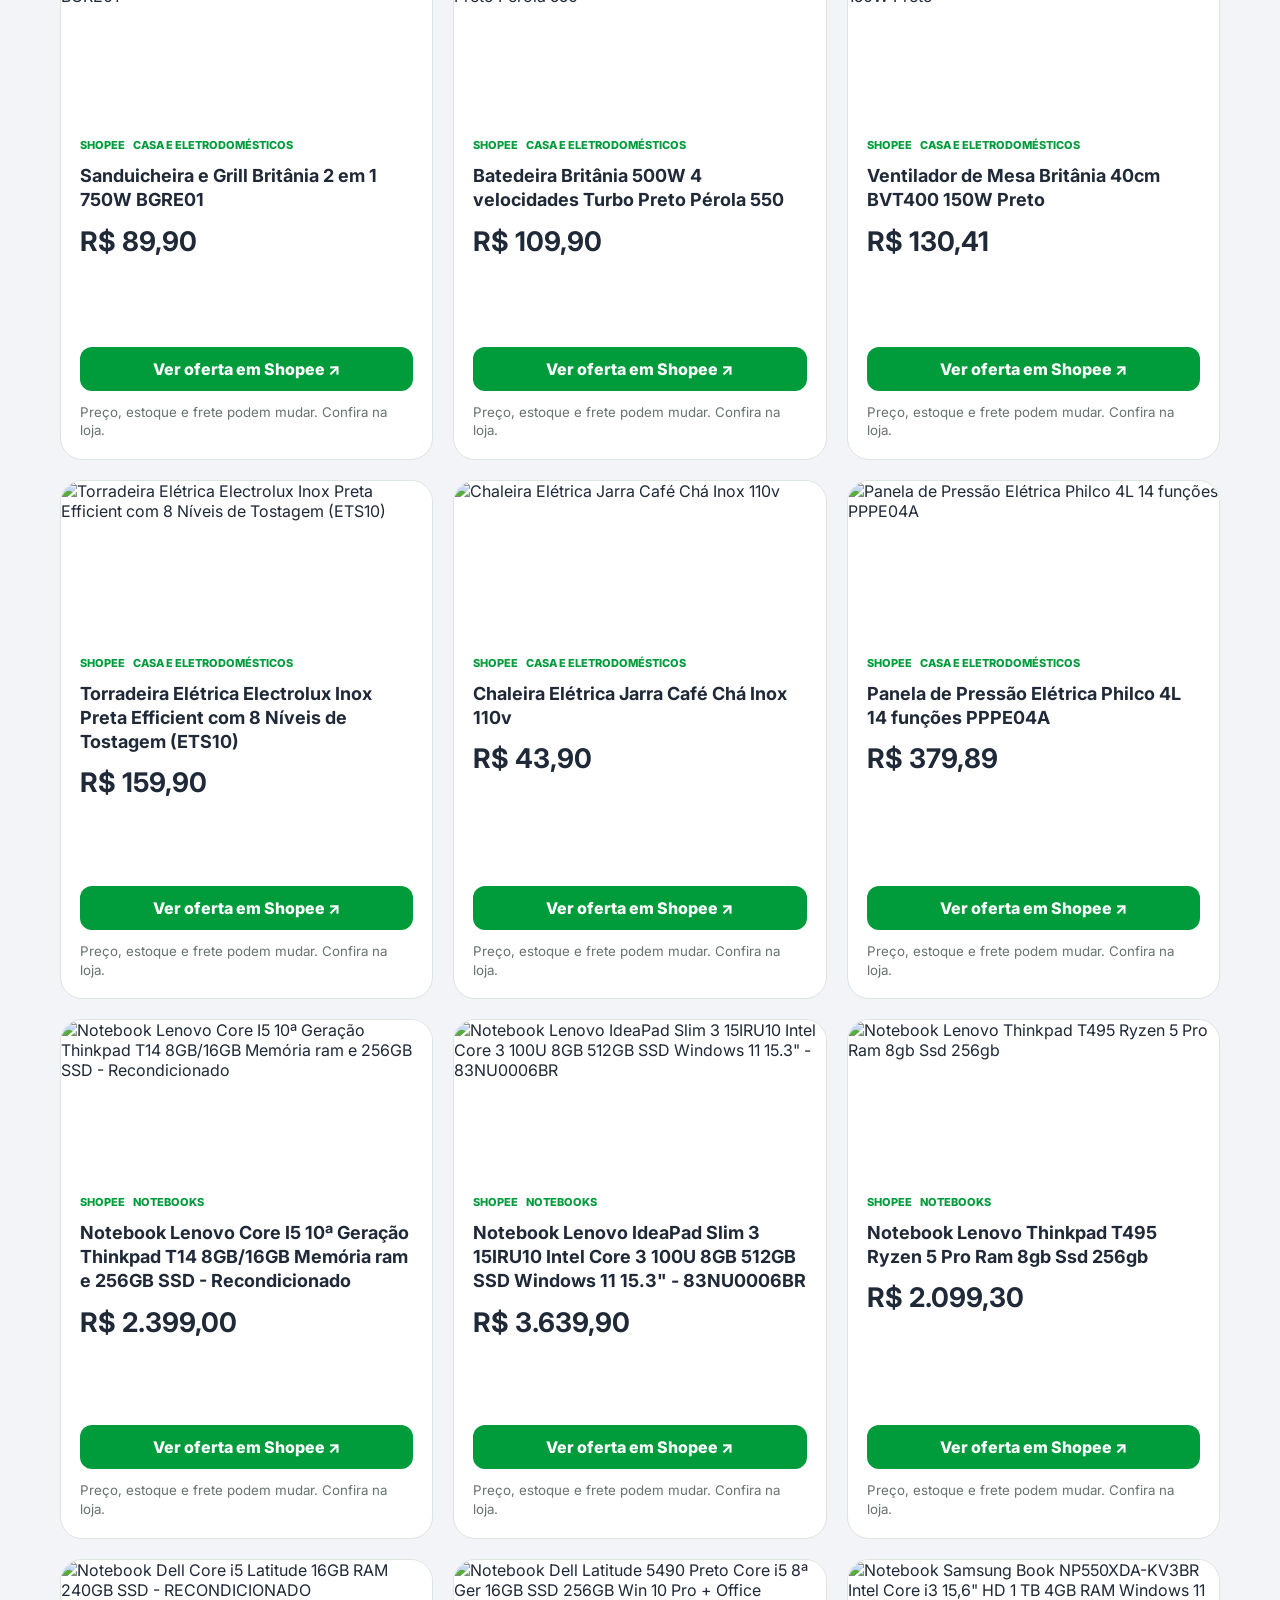
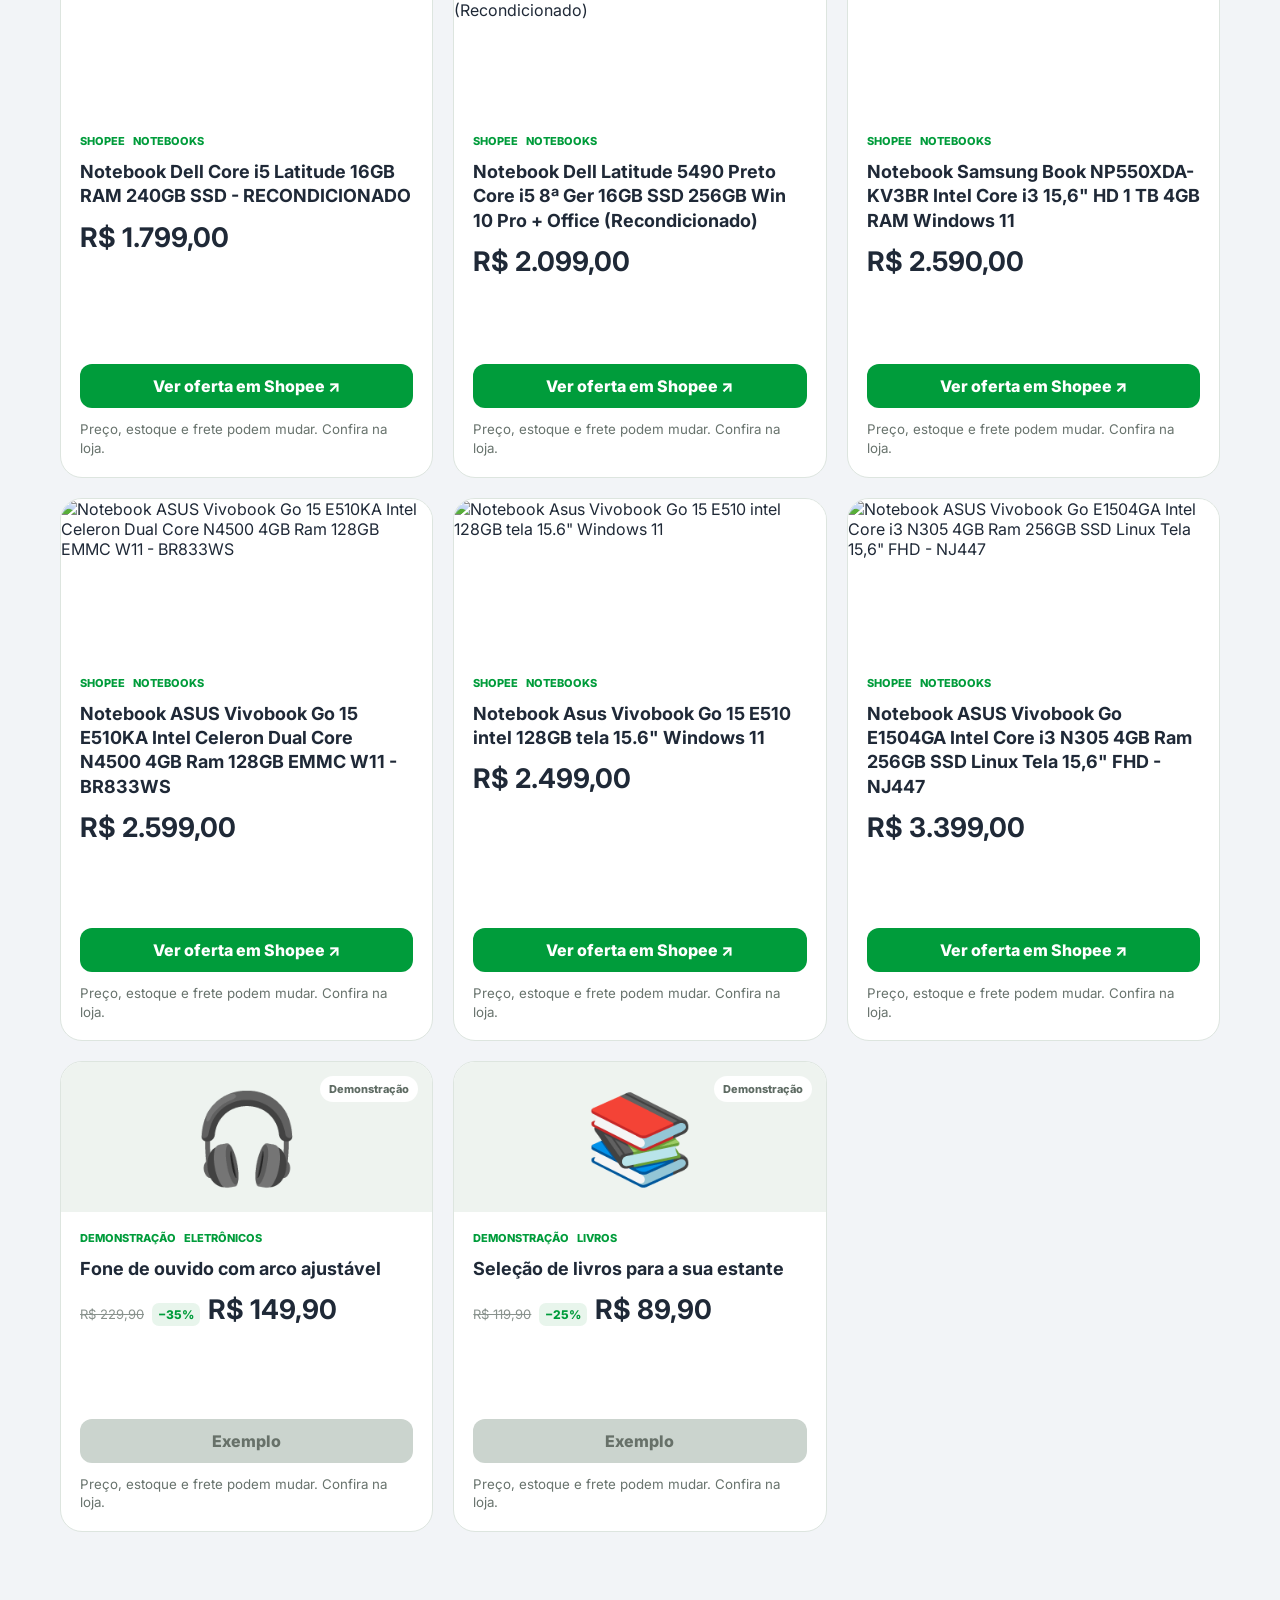
==== commit e4805fe1: "Add 50 curated Shopee products across 5 categories Adds 10 real products each for Livros, Celulares," ====
--- a/index.html
+++ b/index.html
@@ -50,6 +50,7 @@
       <button class="quick-filter" data-category="Tênis">Tênis</button>
       <button class="quick-filter" data-category="TVs">TVs</button>
       <button class="quick-filter" data-category="Livros">Livros</button>
+      <button class="quick-filter" data-category="Notebooks">Notebooks</button>
       <button class="quick-filter" data-category="Moda">Moda</button>
       <button class="quick-filter" data-category="Eletrônicos">Eletrônicos</button>
       <button class="quick-filter" data-category="Casa e eletrodomésticos">Casa e eletrodomésticos</button>
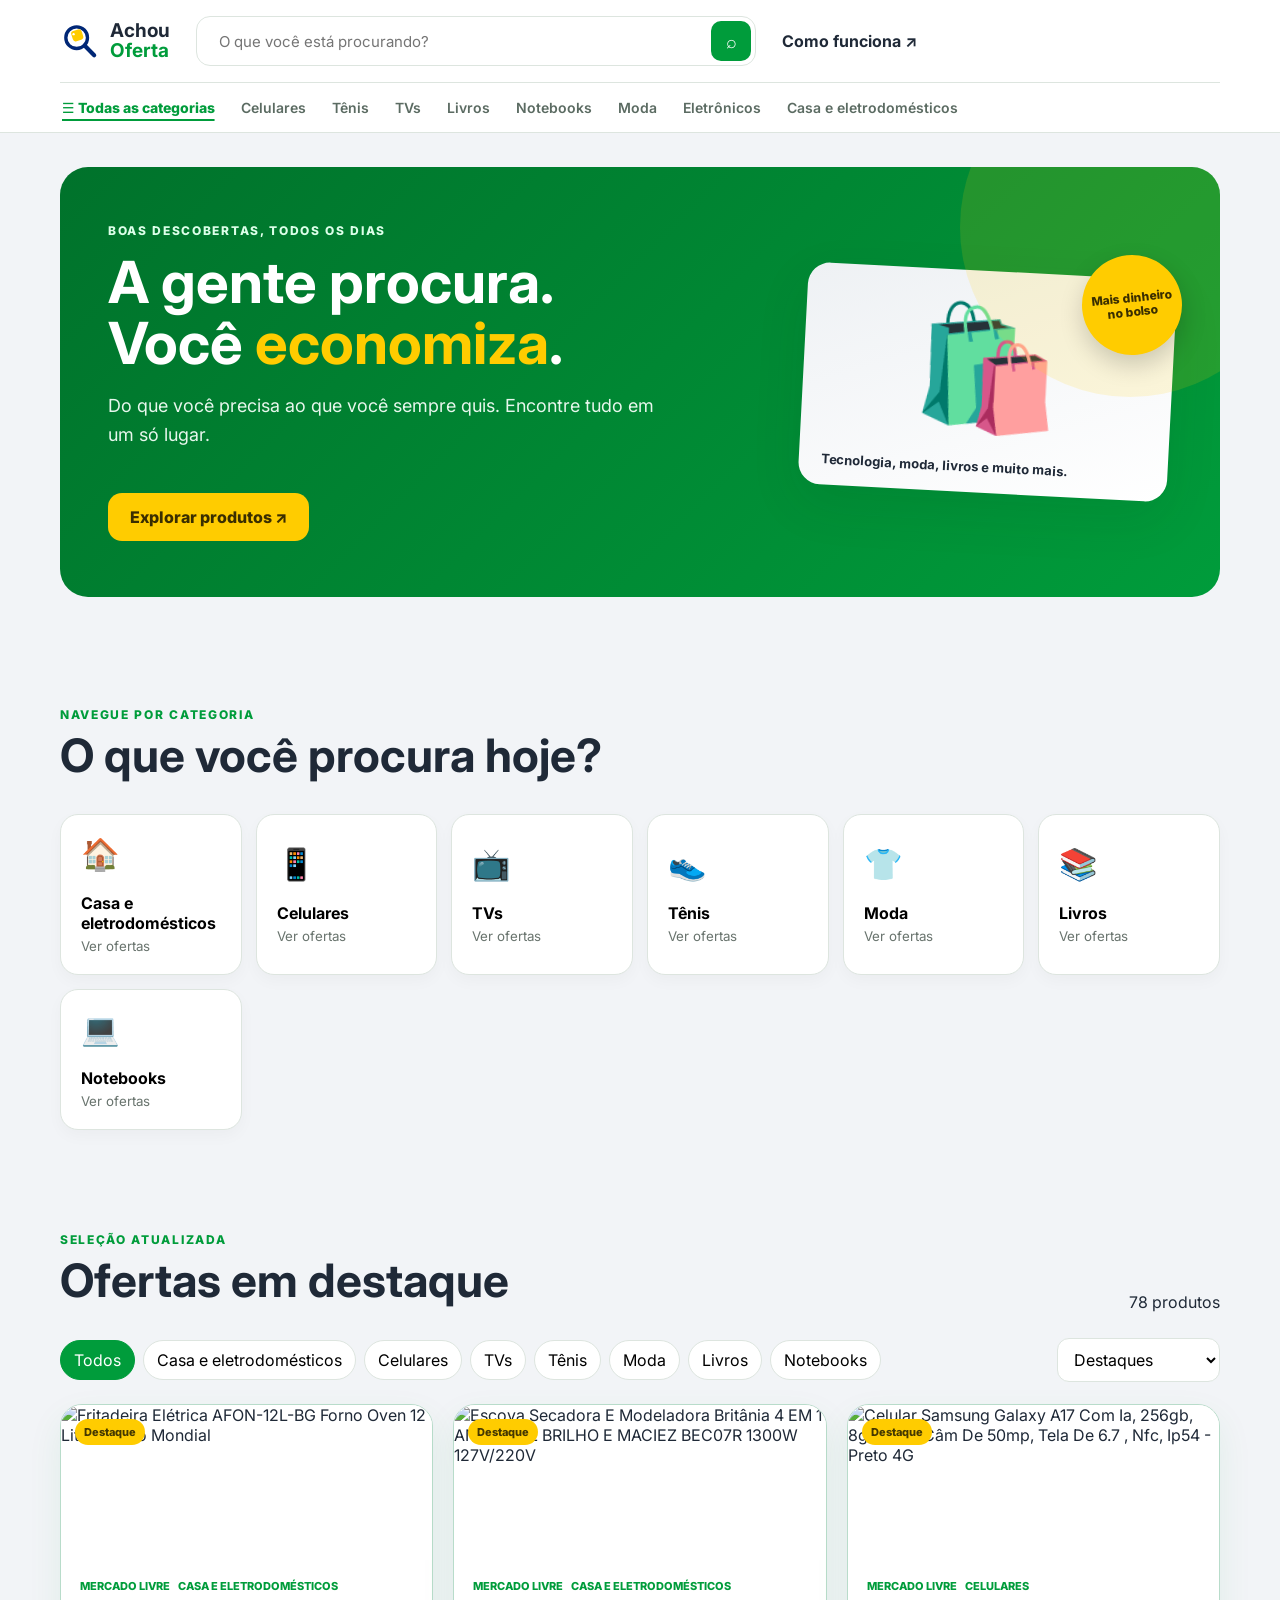
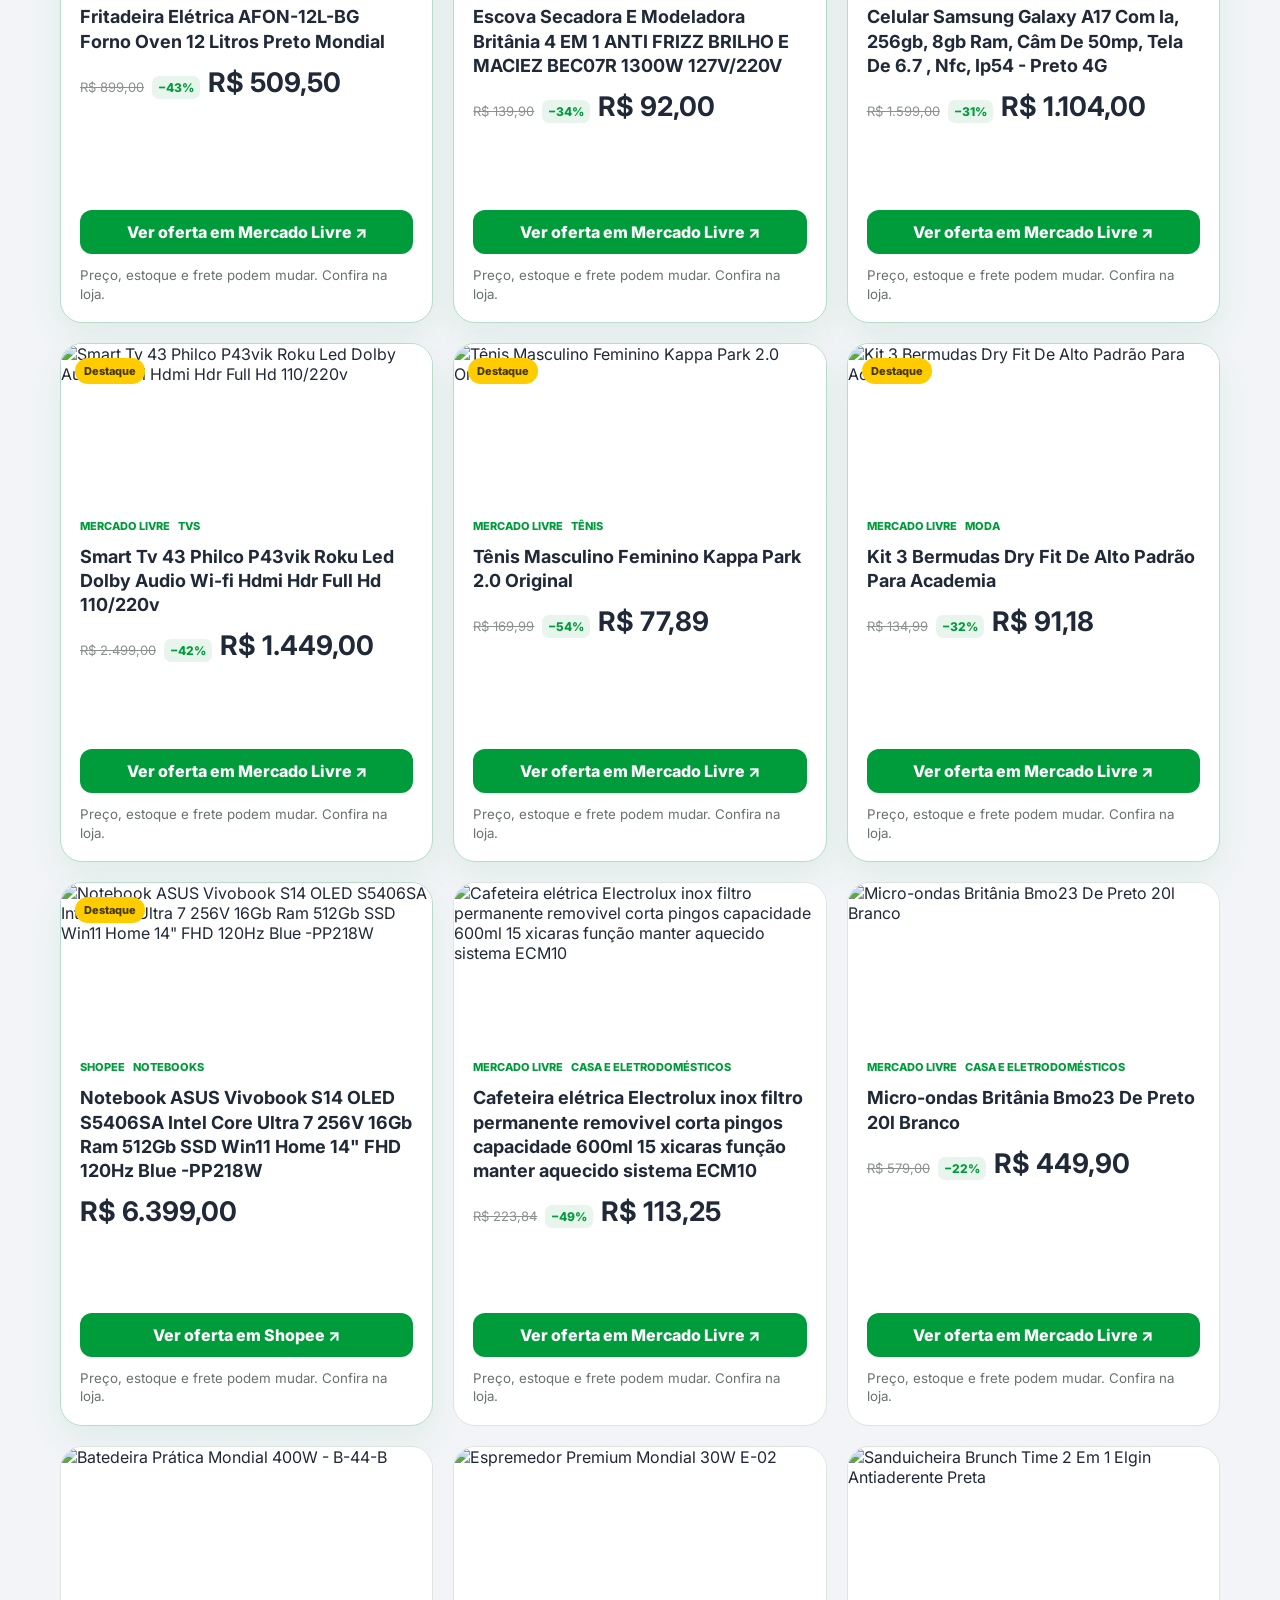
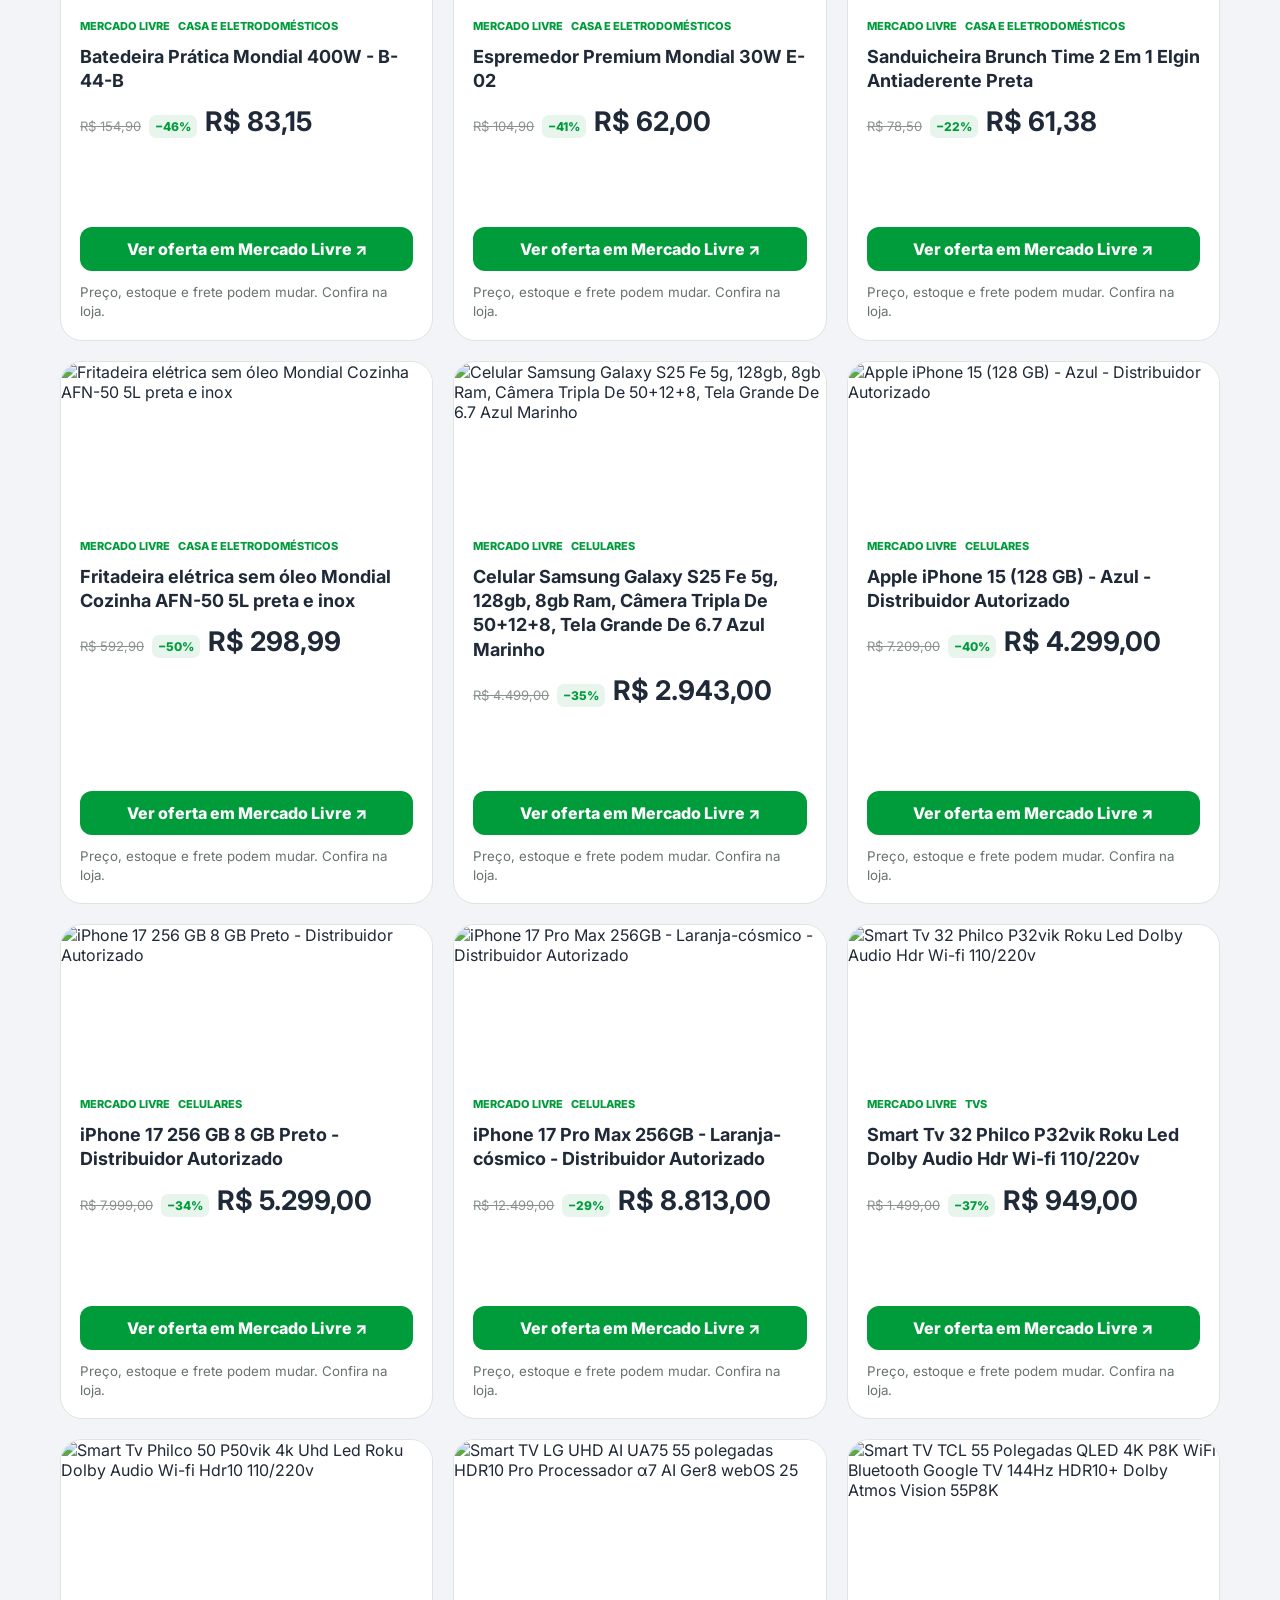
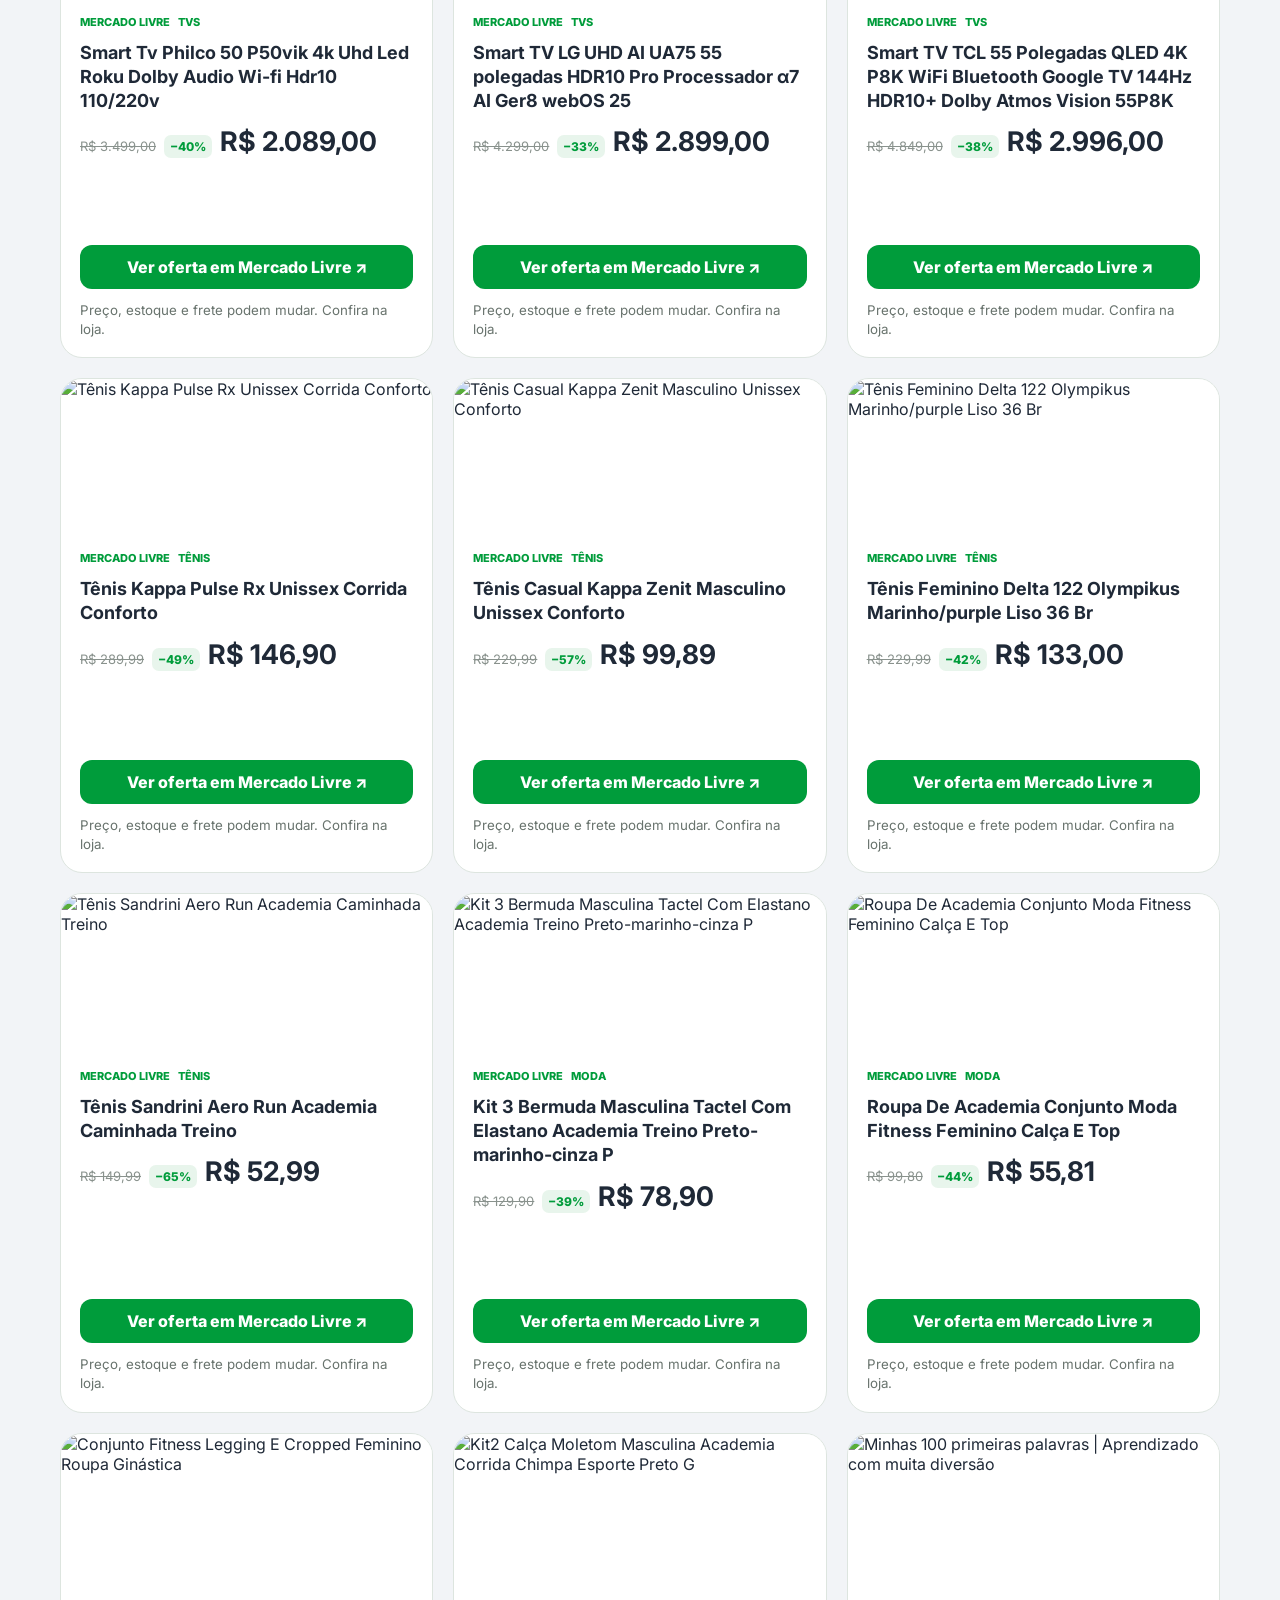
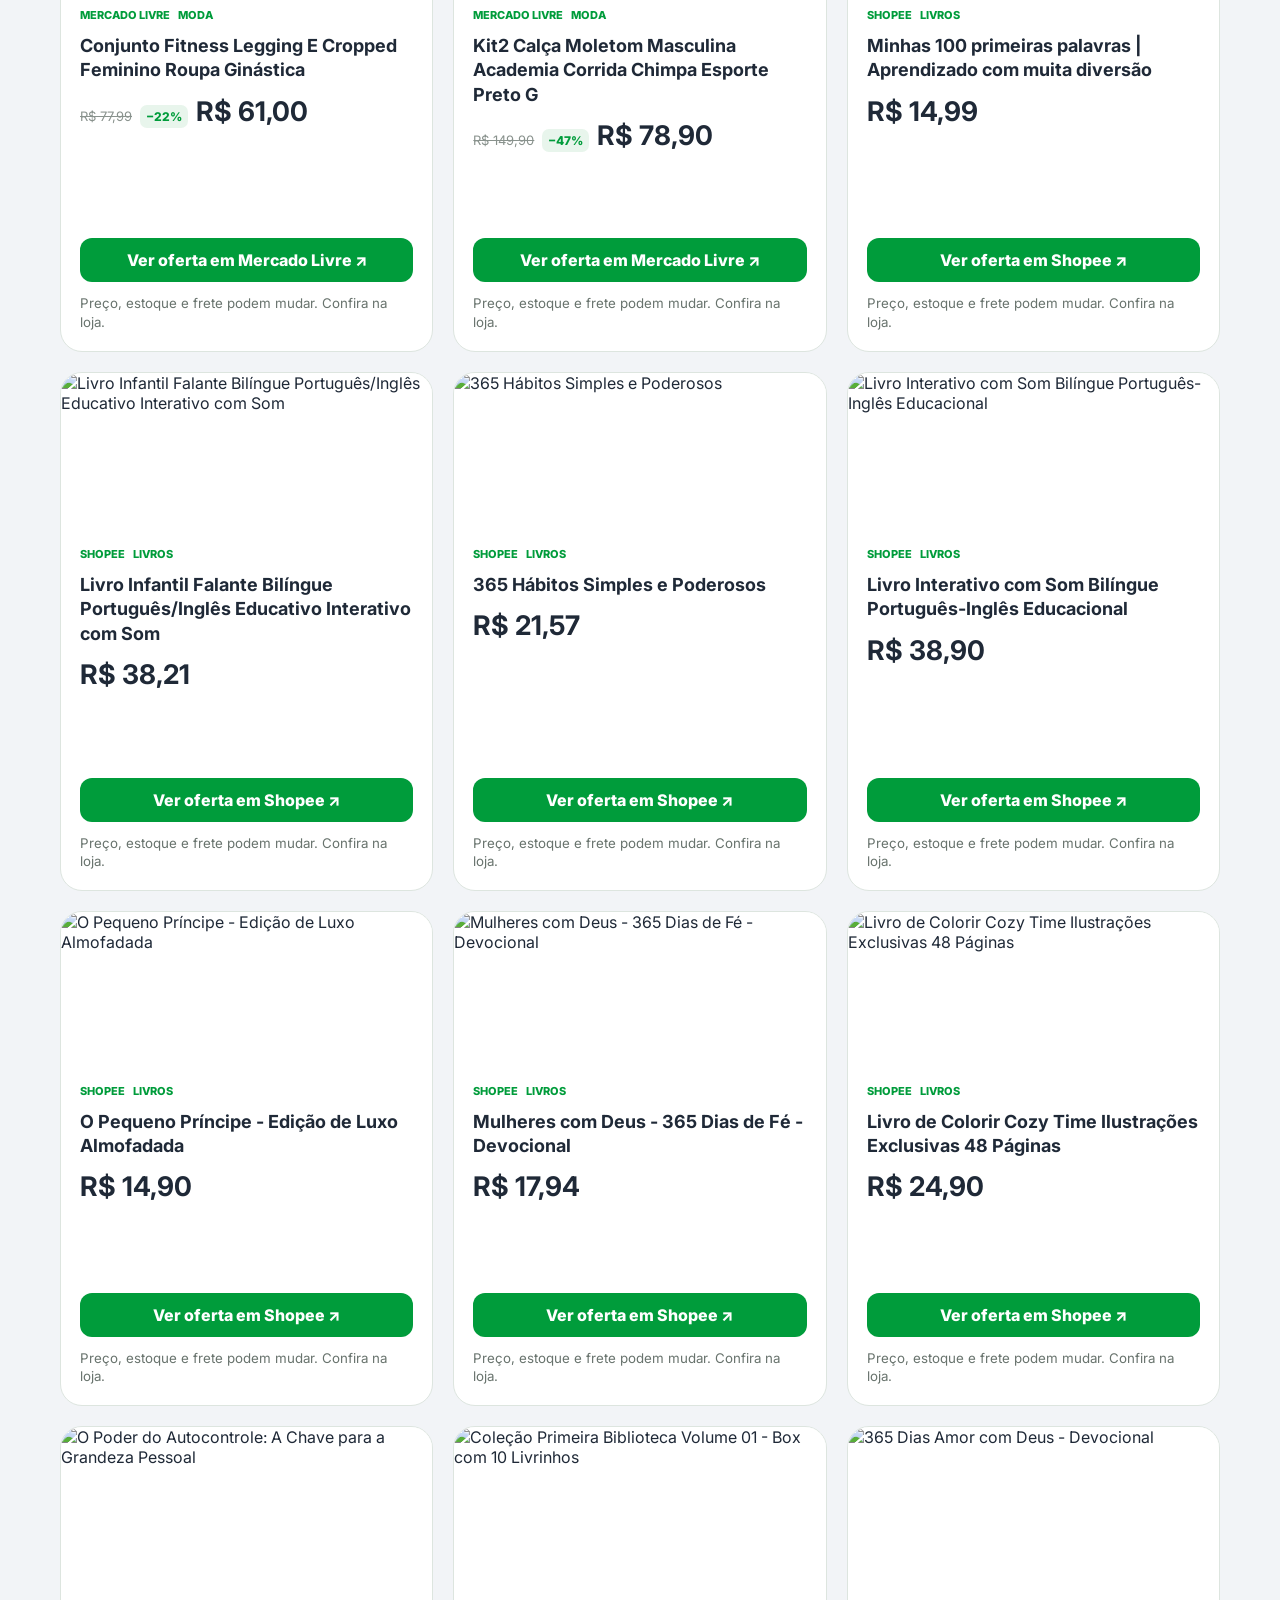
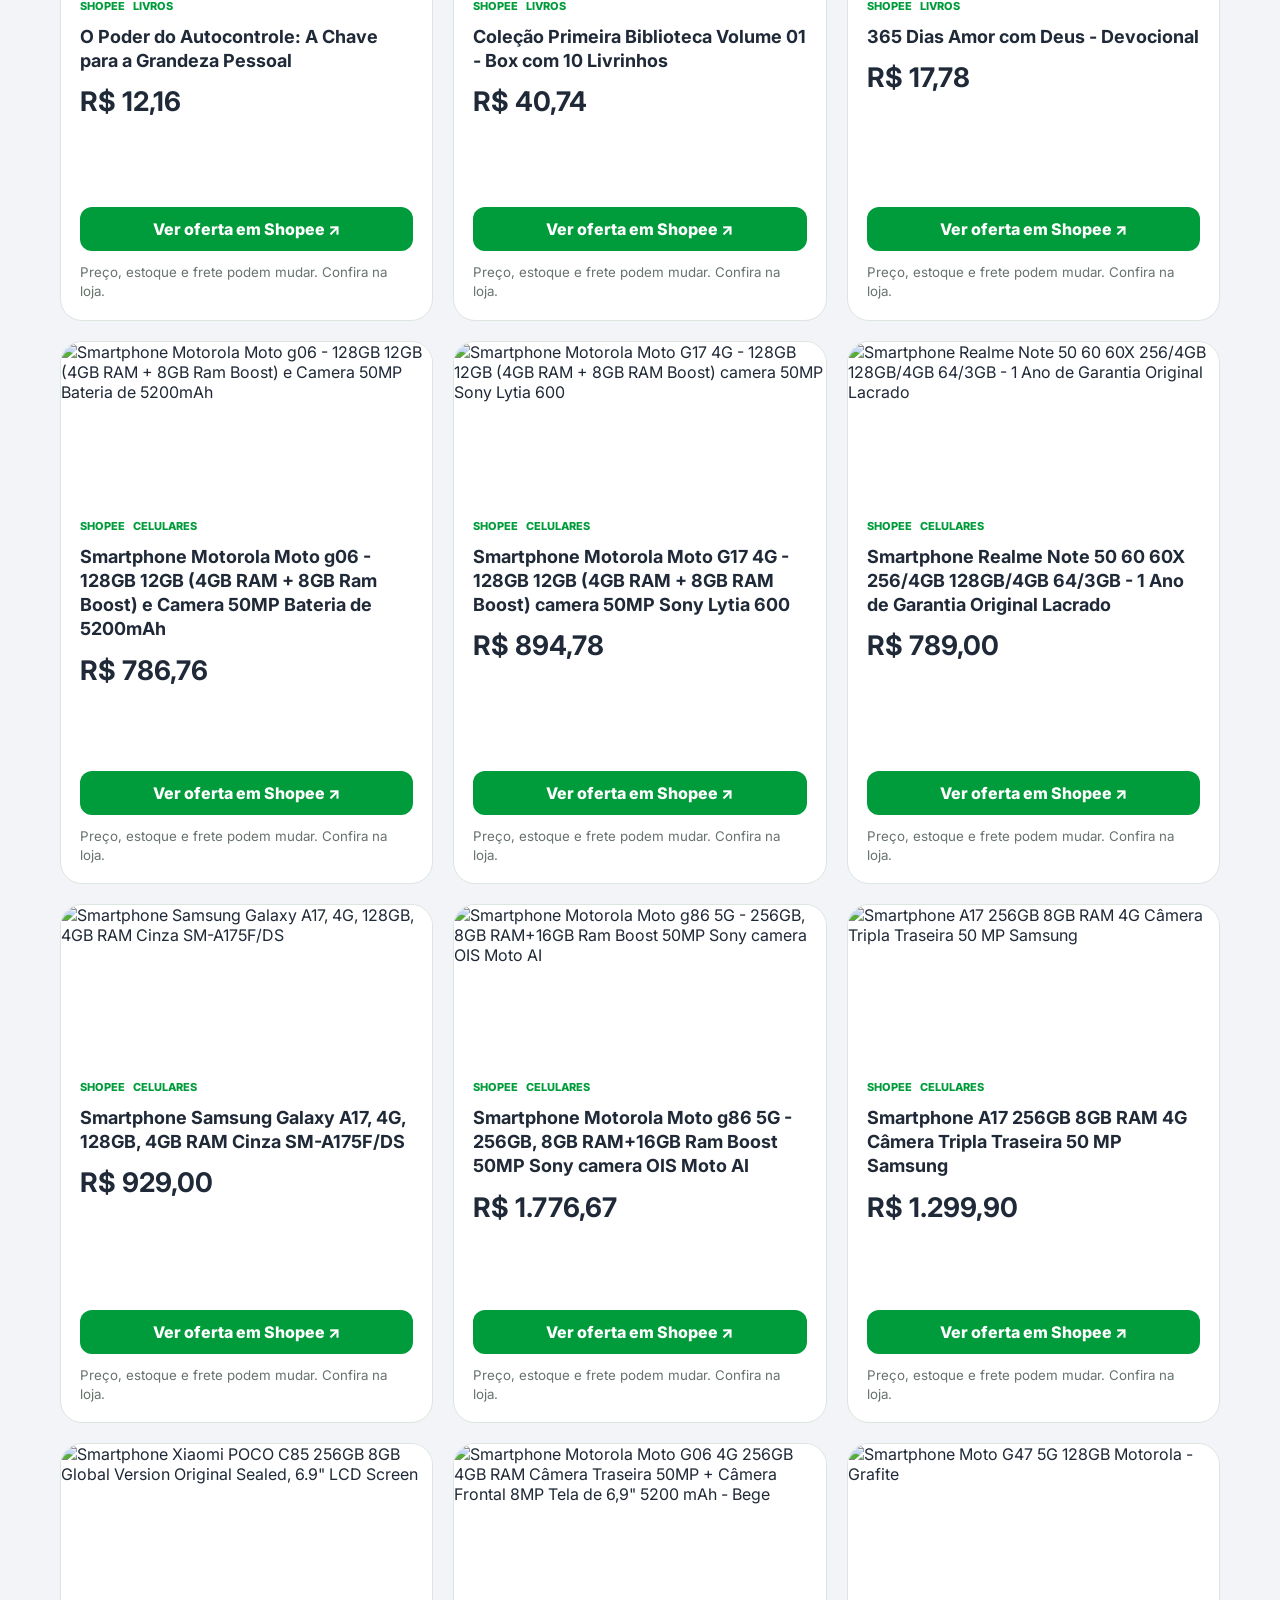
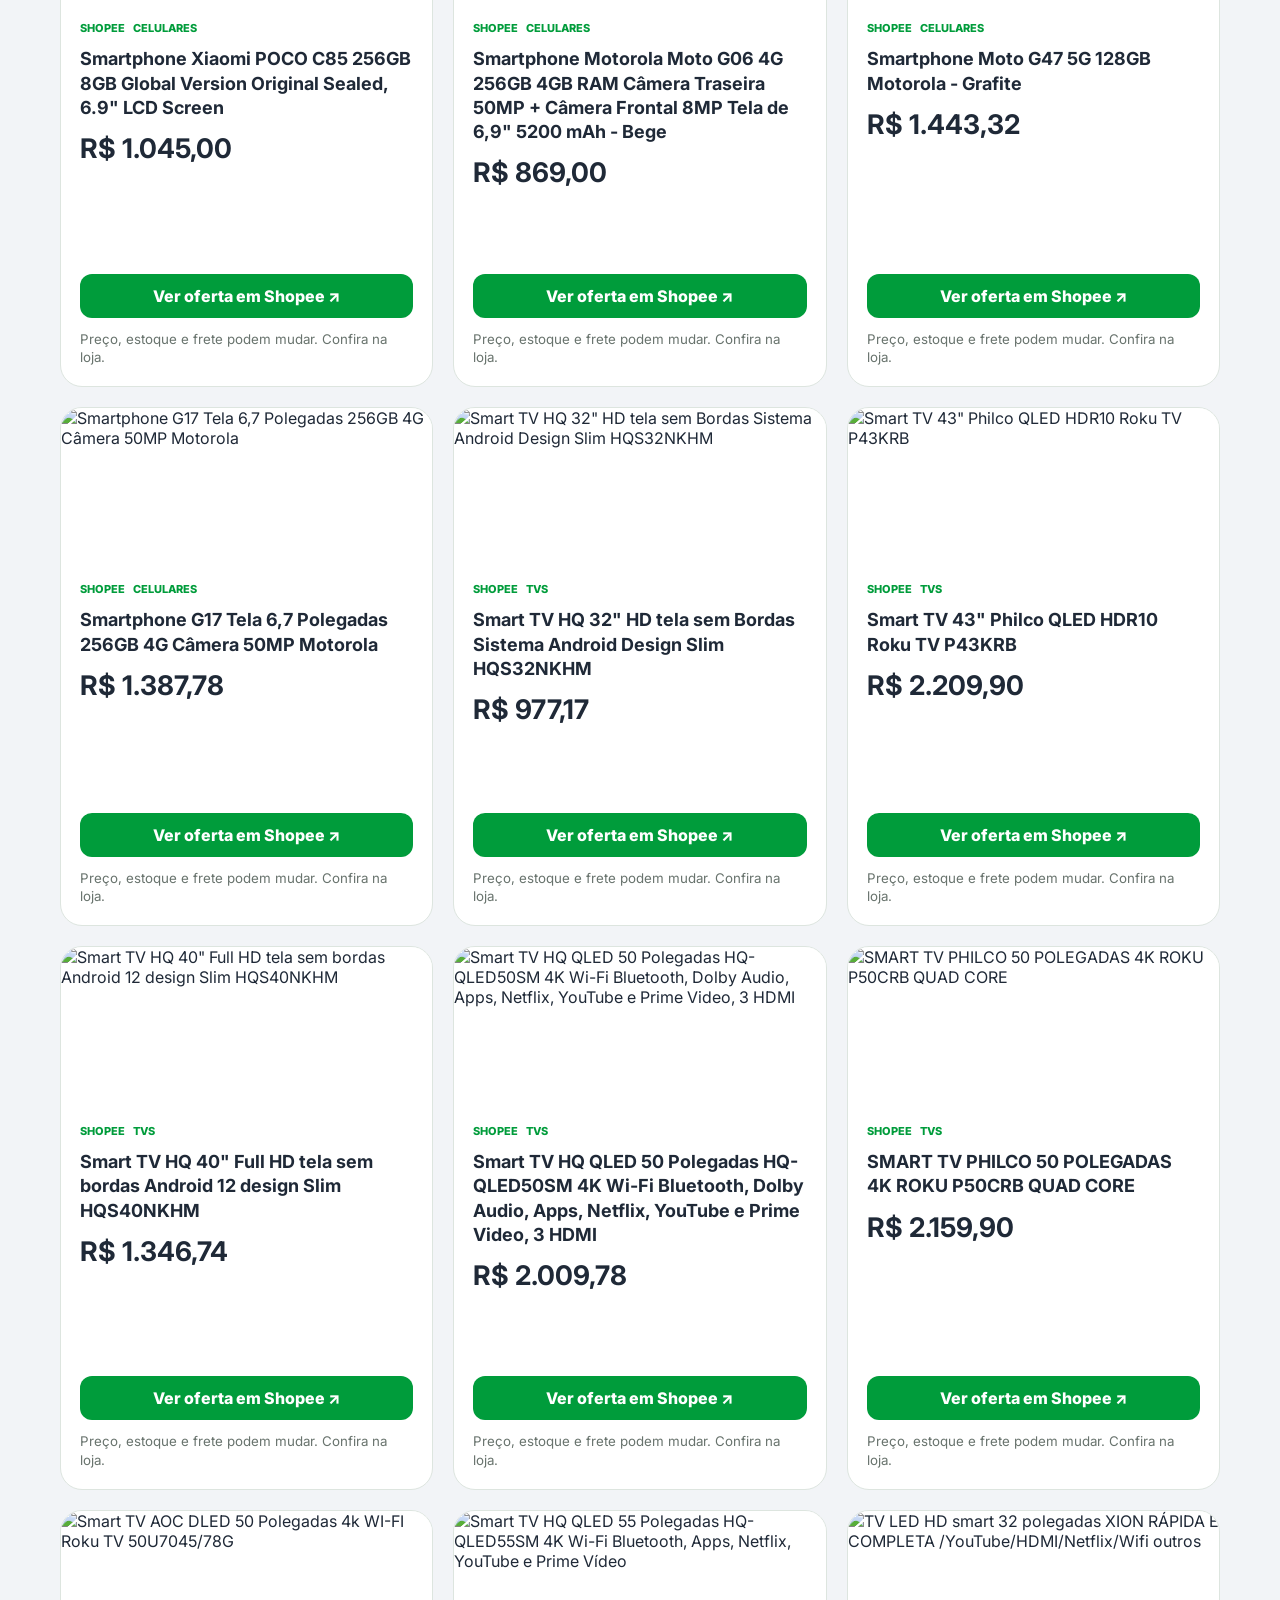
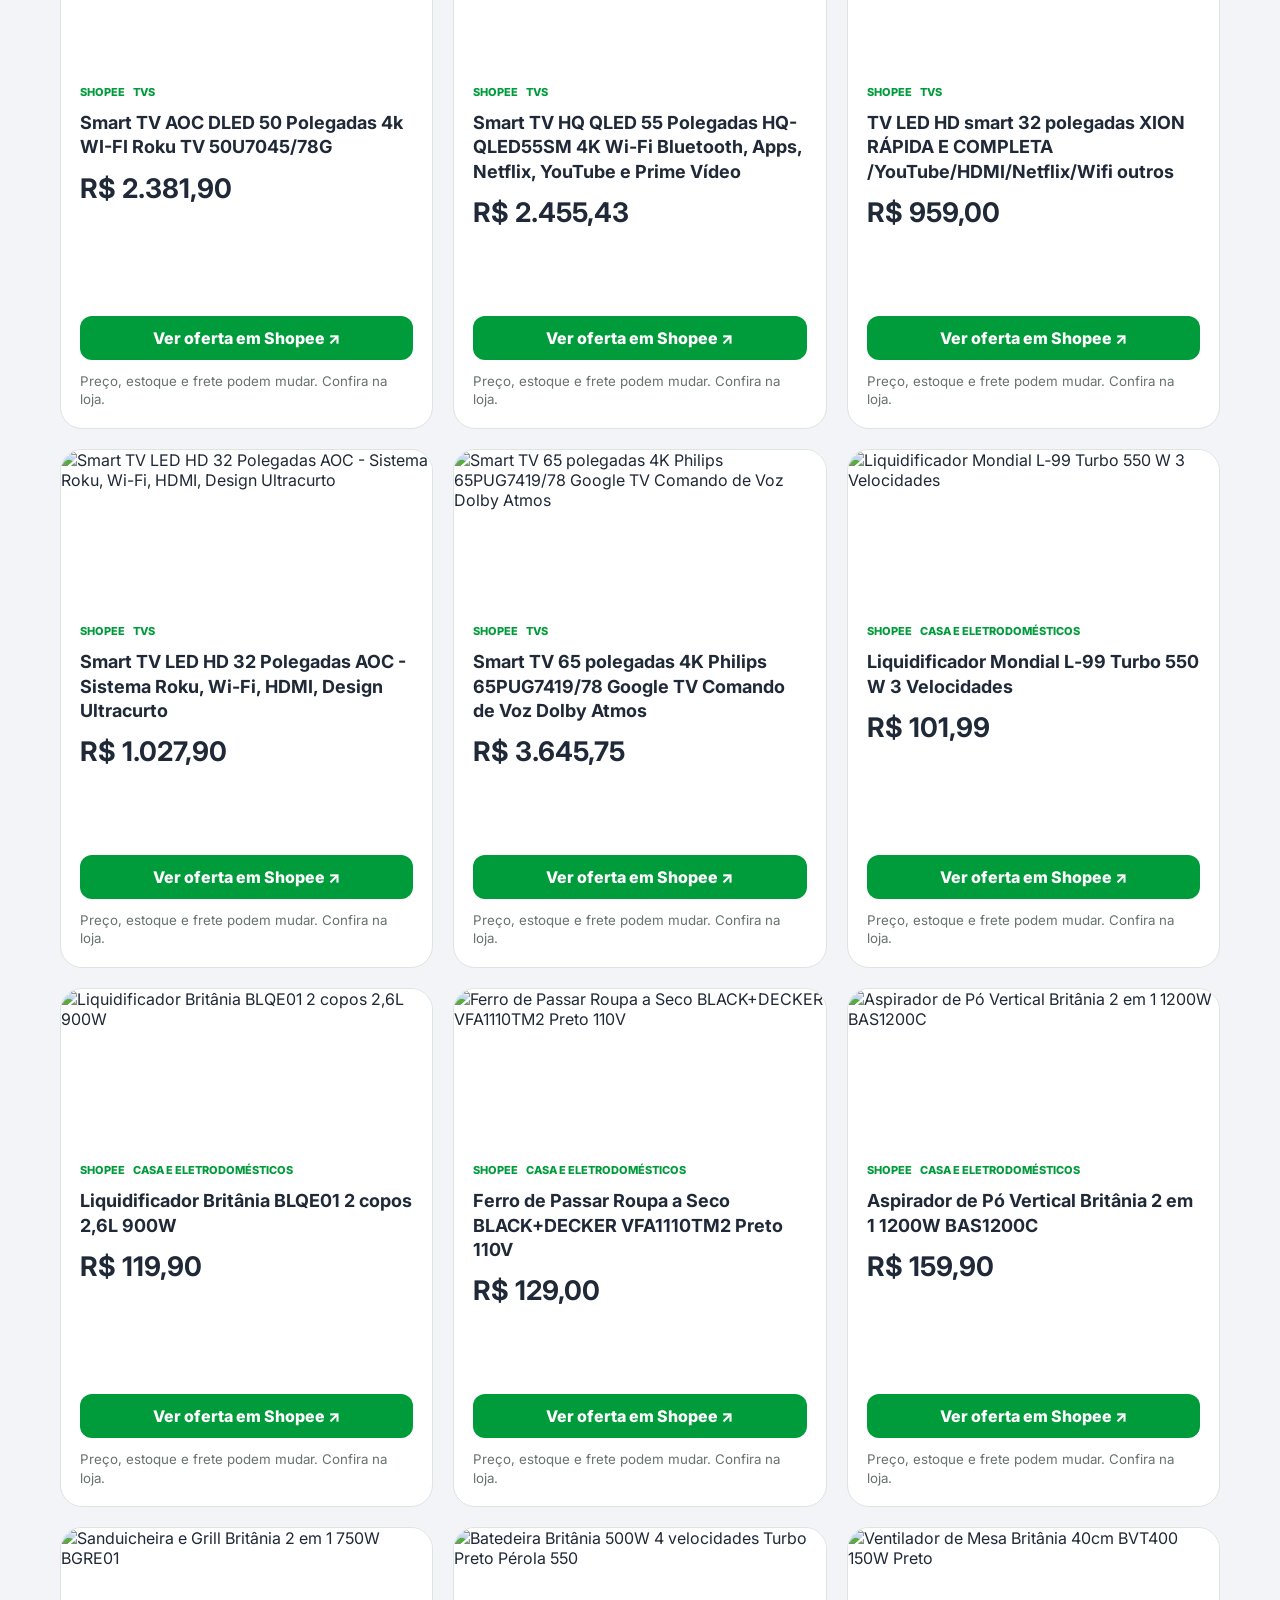
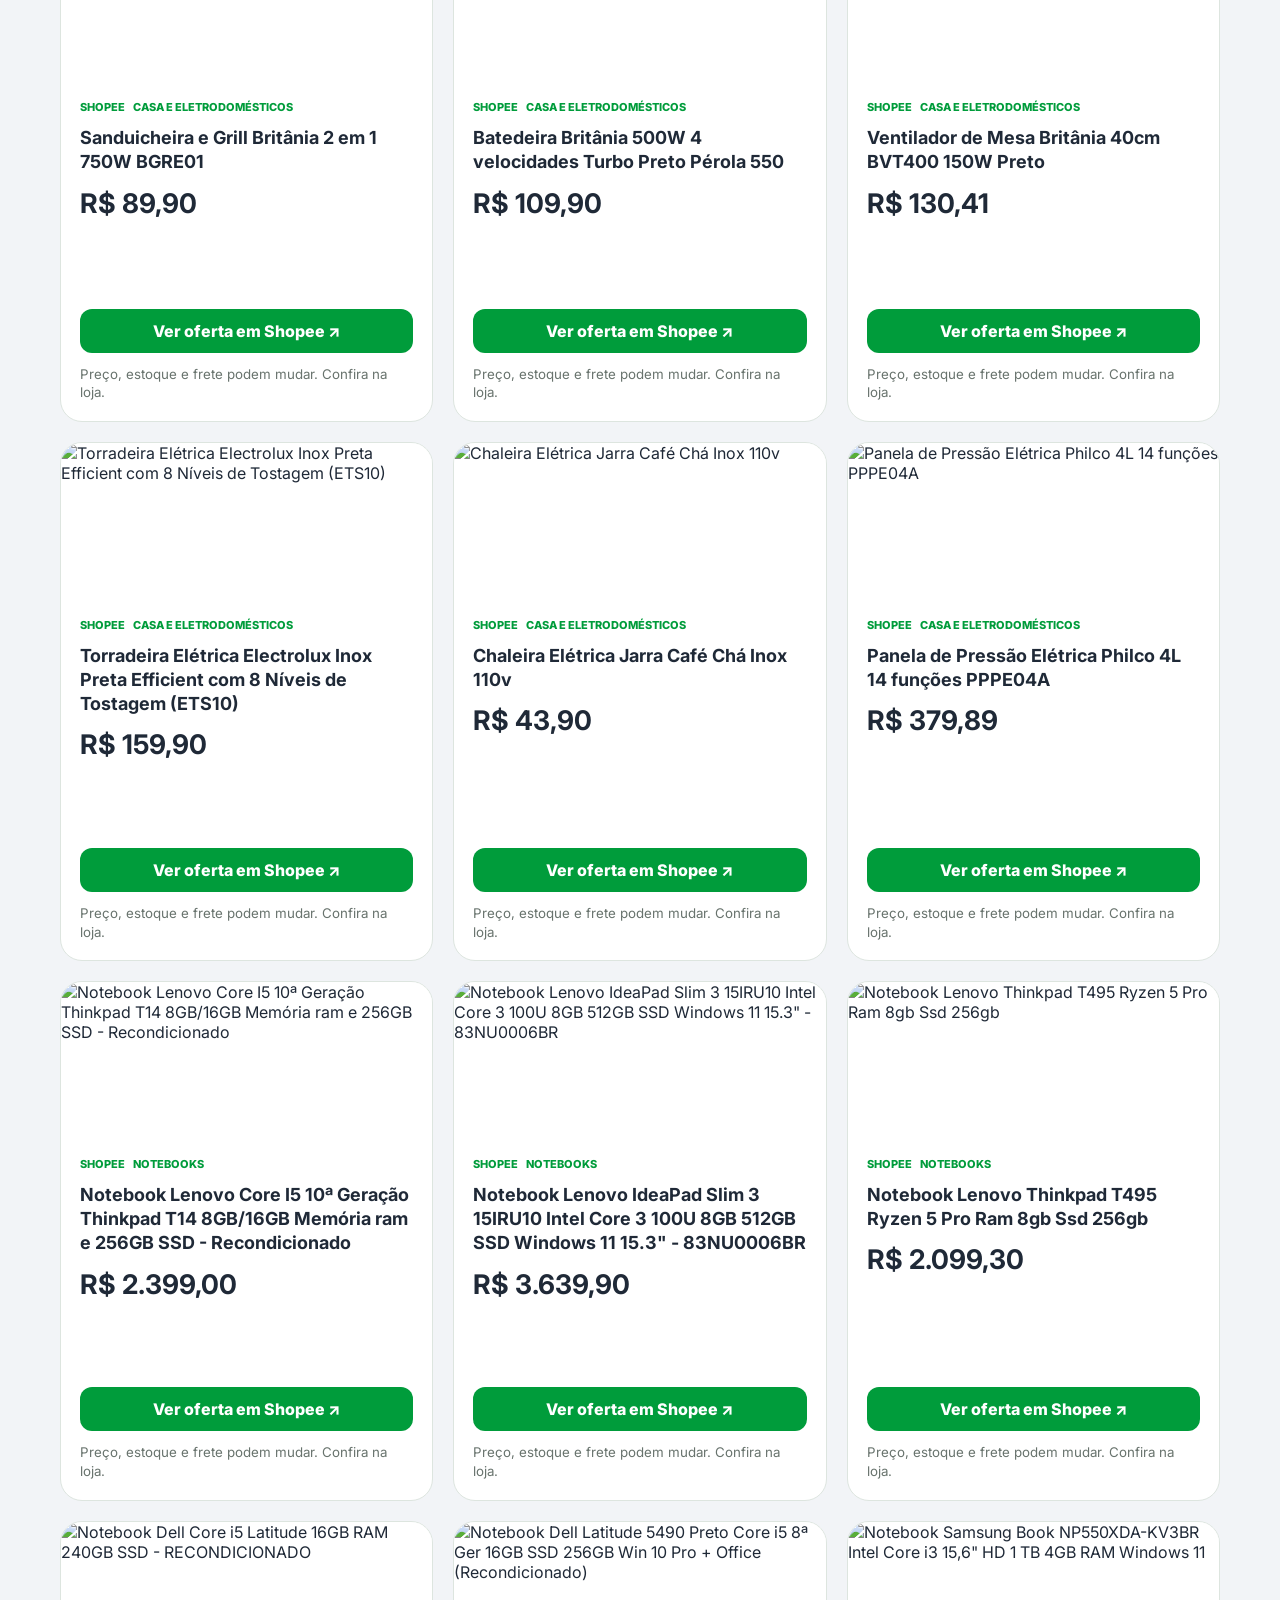
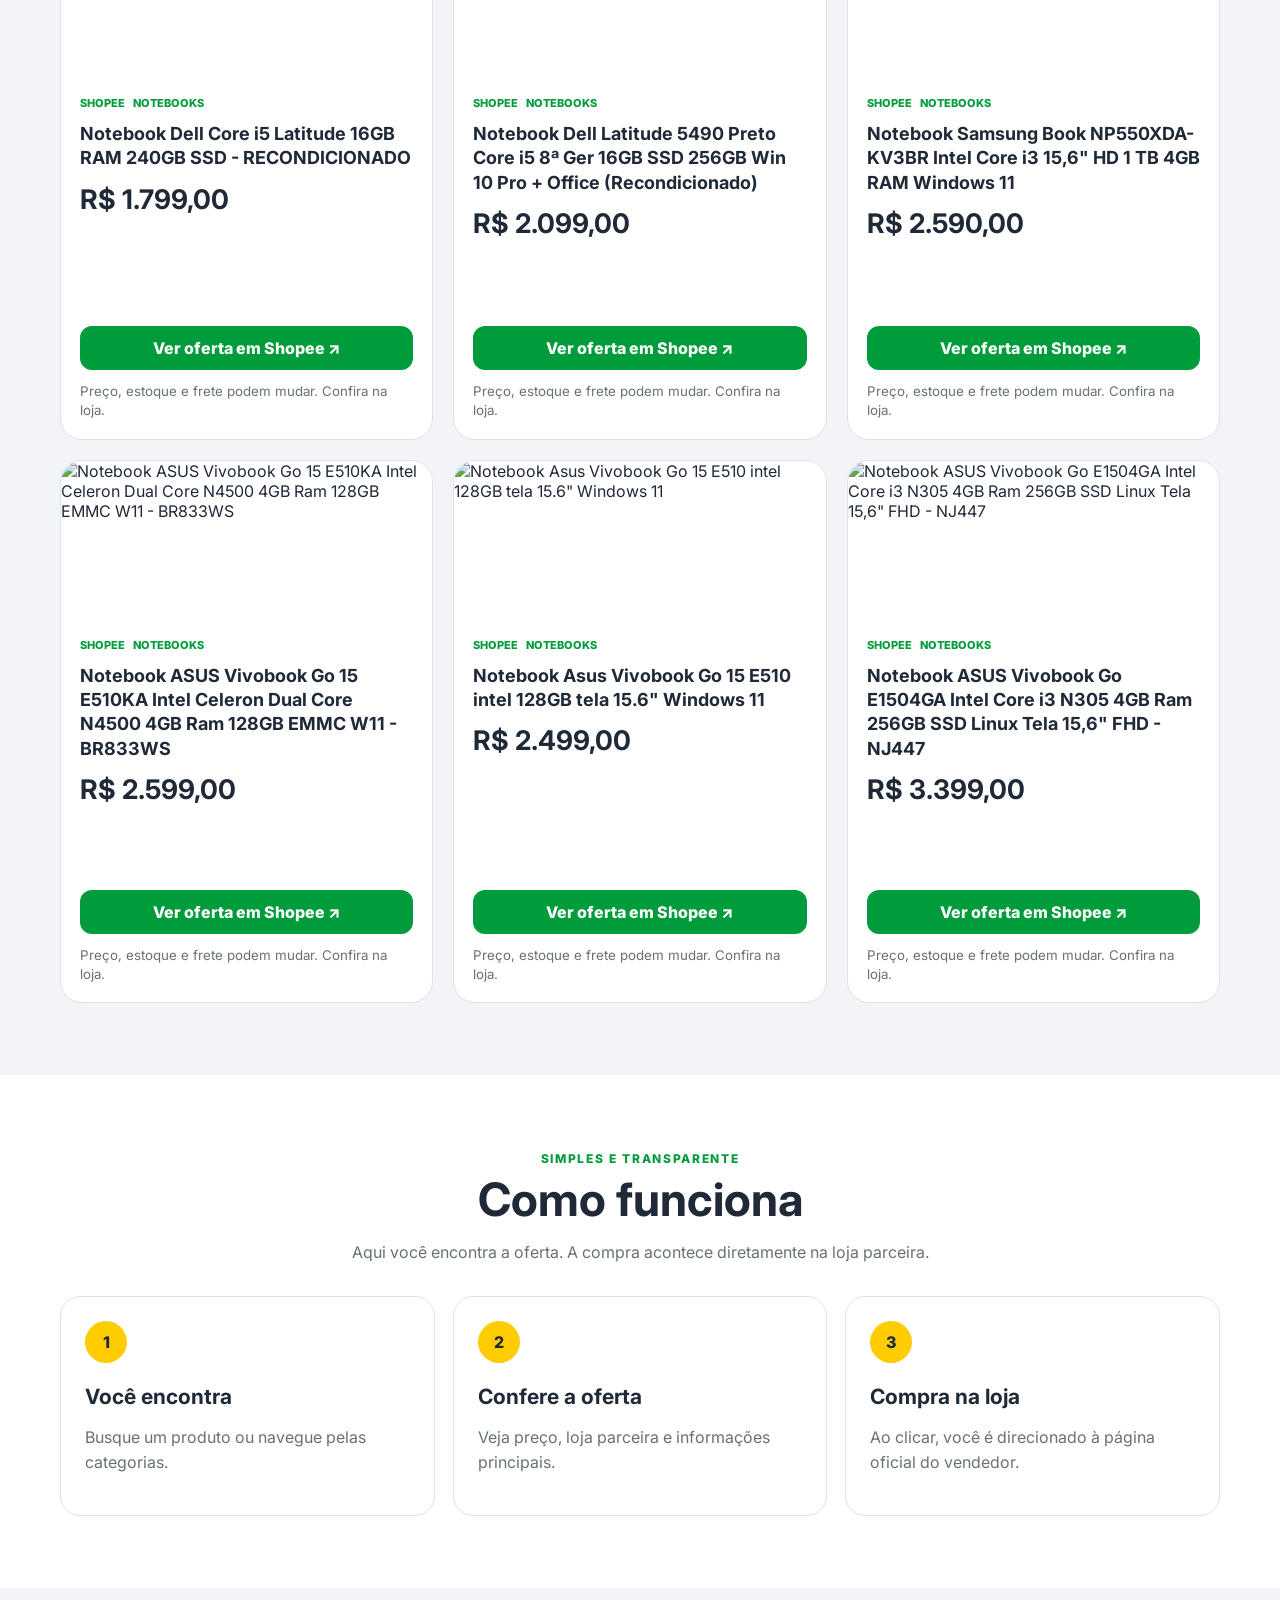
==== commit 2b83bd0e: "Remove construction banner and demo placeholders, refresh hero visual Removes the "Em construção" ba" ====
--- a/index.html
+++ b/index.html
@@ -11,13 +11,6 @@
   <link rel="stylesheet" href="style.css" />
 </head>
 <body>
-  <div id="constructionBanner" class="construction-banner" hidden>
-    <div class="container banner-inner">
-      <span class="banner-tag">Em construção</span>
-      <span id="bannerMessage" class="banner-message"></span>
-    </div>
-  </div>
-
   <header class="topbar">
     <div class="container nav-wrap">
       <a class="brand" href="#top" aria-label="Achou Oferta">
@@ -71,7 +64,7 @@
           <div class="hero-visual" aria-hidden="true">
             <div class="hero-badge">Mais dinheiro<br>no bolso</div>
             <div class="hero-photo-card">
-              <div class="hero-photo-emoji">👟</div>
+              <div class="hero-photo-emoji">🛍️</div>
               <div class="hero-photo-caption">Tecnologia, moda, livros e muito mais.</div>
             </div>
           </div>
--- a/style.css
+++ b/style.css
@@ -1,10 +1,5 @@
 :root{--green:#009c3b;--green2:#00722b;--yellow:#ffcc00;--blue:#002776;--ink:#1f2937;--muted:#68736d;--paper:#f2f4f7;--white:#fff;--line:#dde5df;--danger:#b42318;--shadow:0 18px 50px rgba(6,54,31,.10)}
 *{box-sizing:border-box}html{scroll-behavior:smooth}body{margin:0;font-family:Inter,system-ui,sans-serif;color:var(--ink);background:var(--paper)}button,input,select{font:inherit}a{color:inherit}.container{width:min(1160px,calc(100% - 32px));margin:auto}
-
-.construction-banner{background:#001b4d;color:#fff;font-size:13px}
-.banner-inner{display:flex;align-items:center;gap:14px;padding:8px 0;flex-wrap:wrap}
-.banner-tag{background:rgba(255,255,255,.16);padding:4px 10px;border-radius:6px;font-weight:800;letter-spacing:.04em;text-transform:uppercase;font-size:11px;white-space:nowrap}
-.banner-message{color:#d9e4ff}
 
 .topbar{position:sticky;top:0;z-index:20;background:rgba(255,255,255,.97);backdrop-filter:blur(12px);border-bottom:1px solid var(--line)}
 .nav-wrap{display:flex;align-items:center;gap:18px;padding:16px 0}
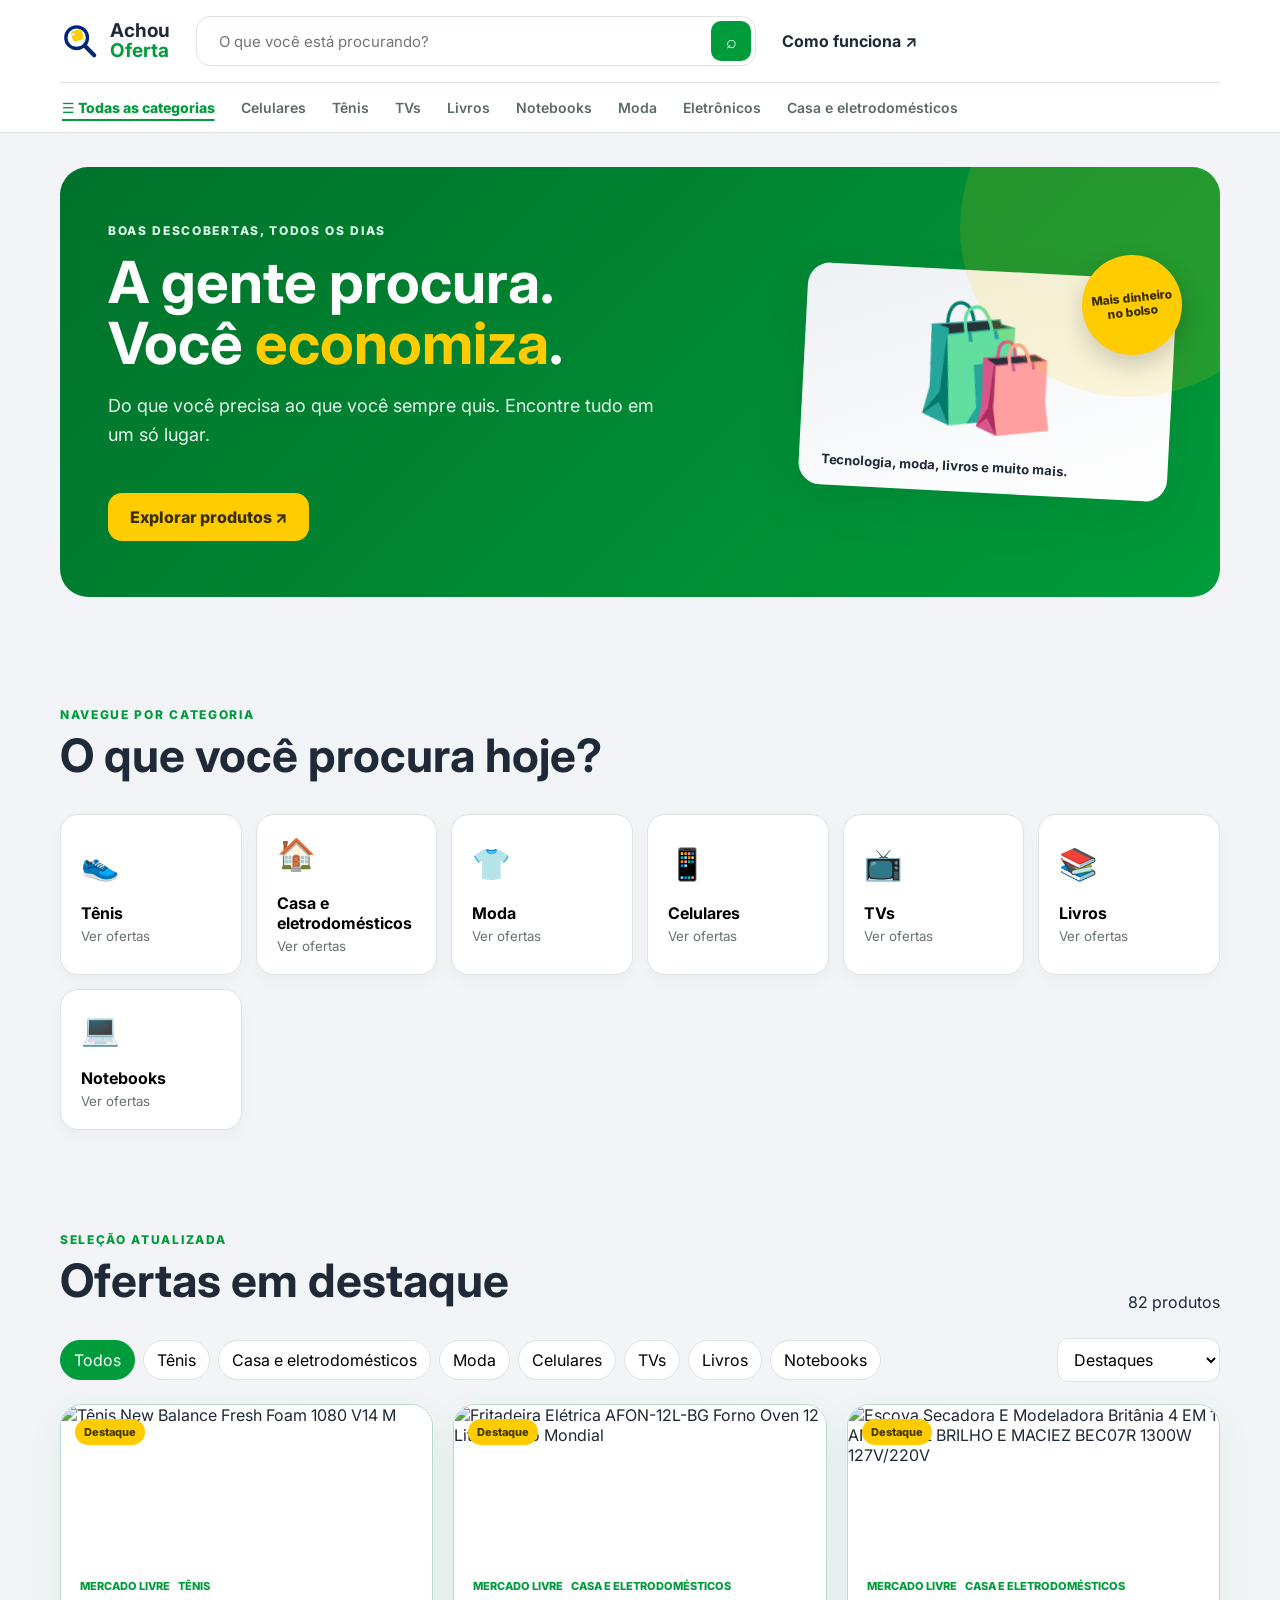
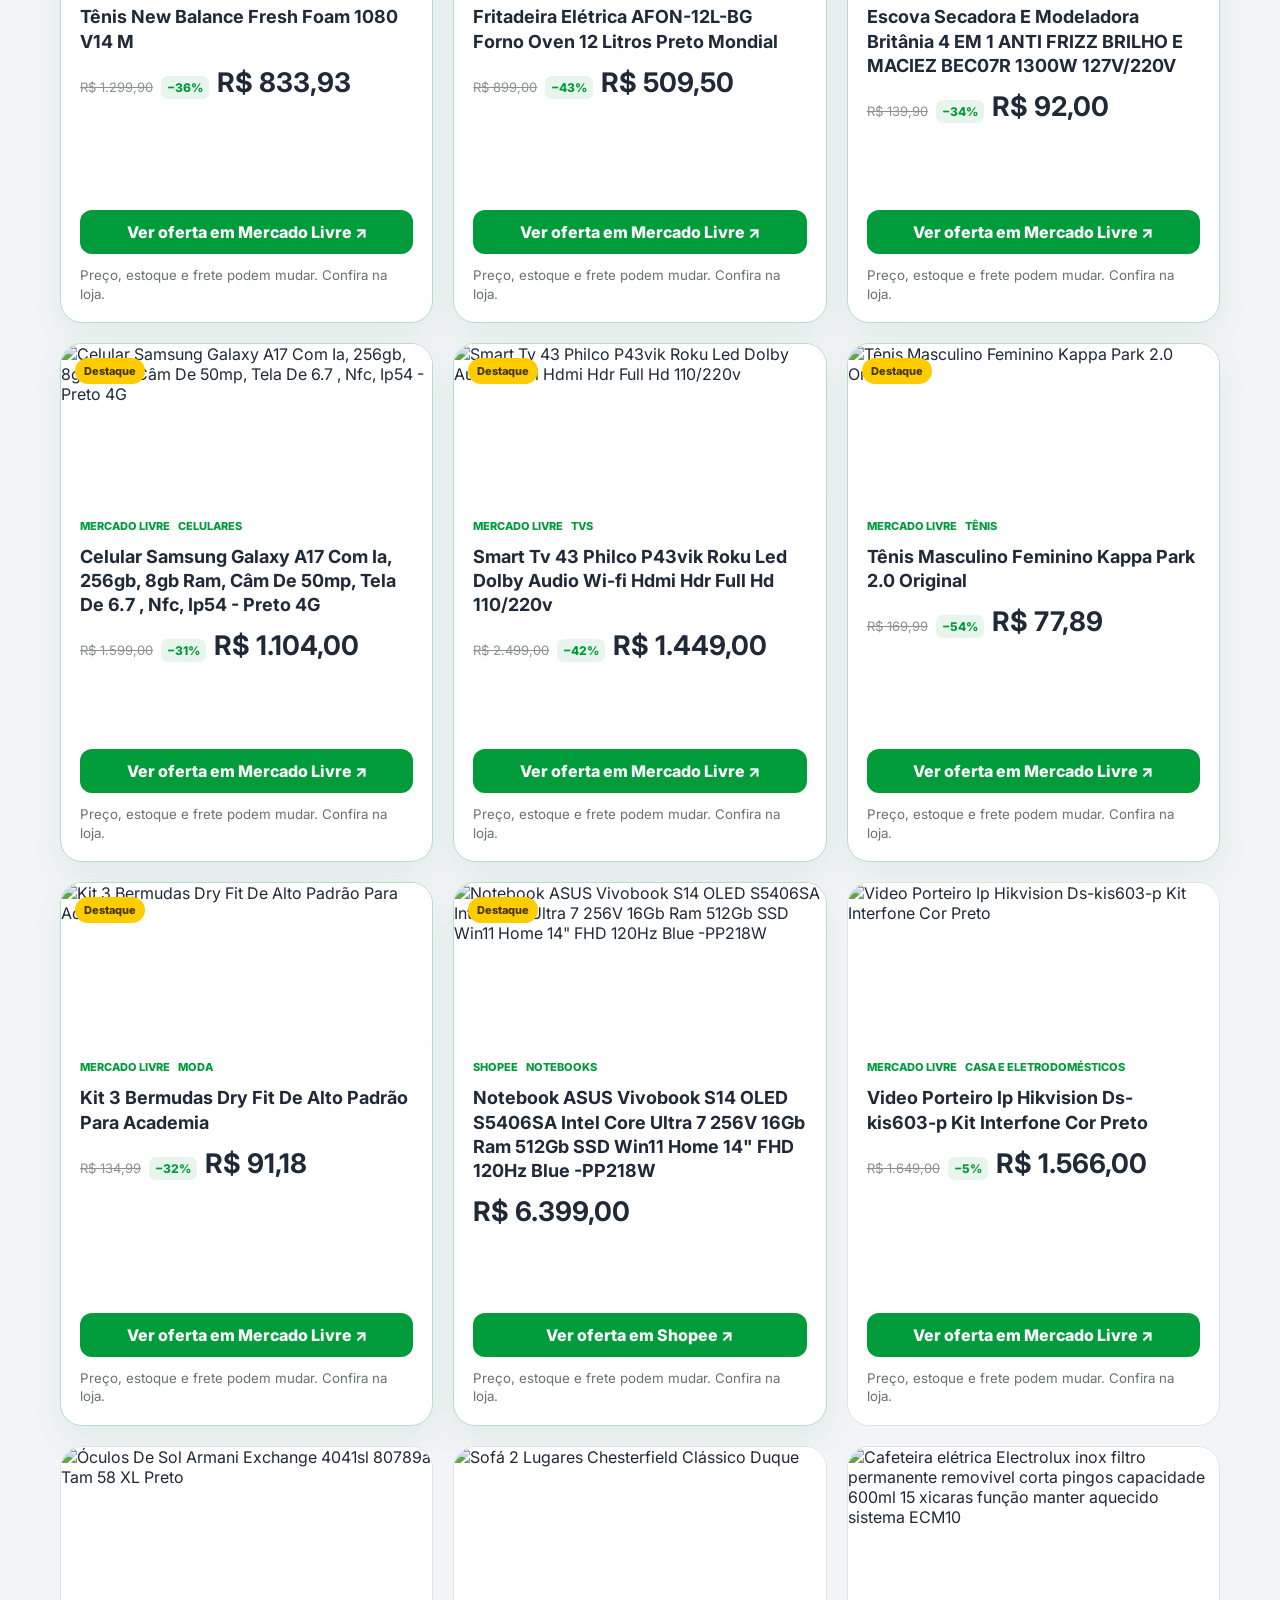
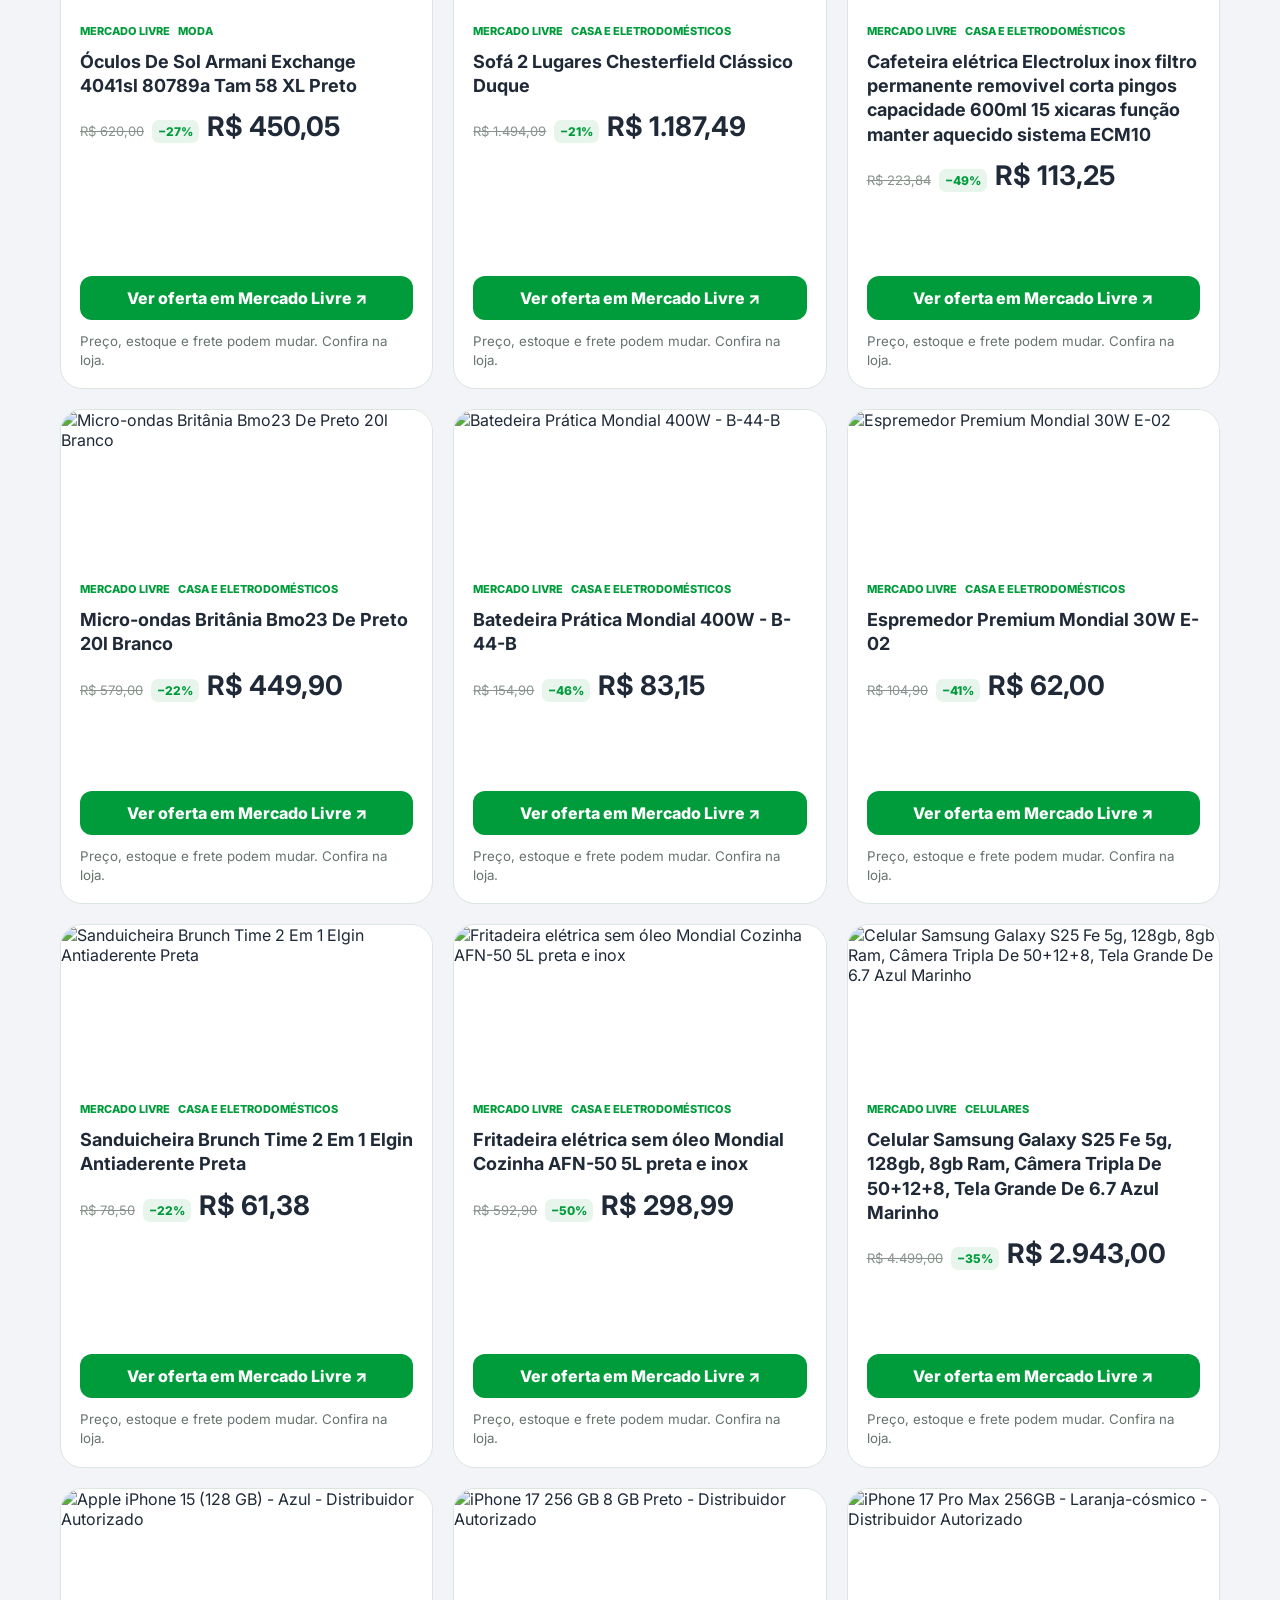
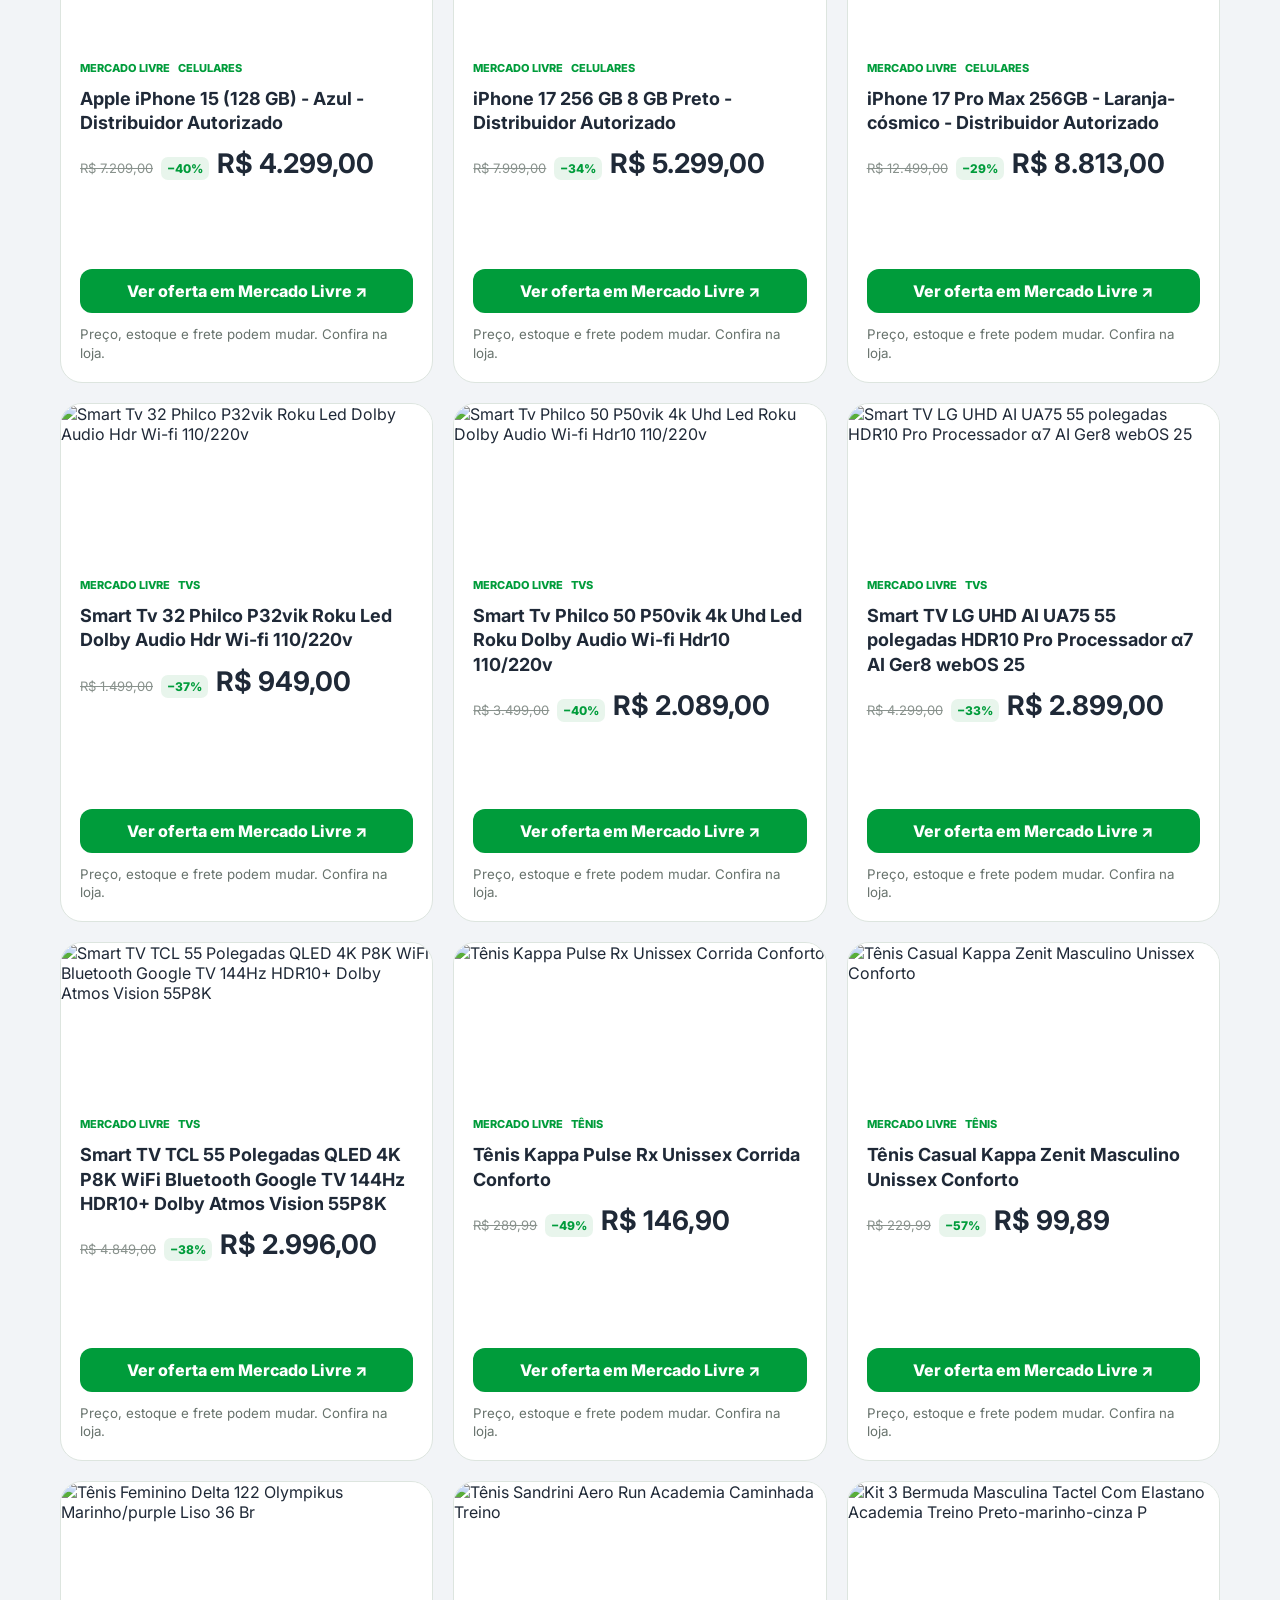
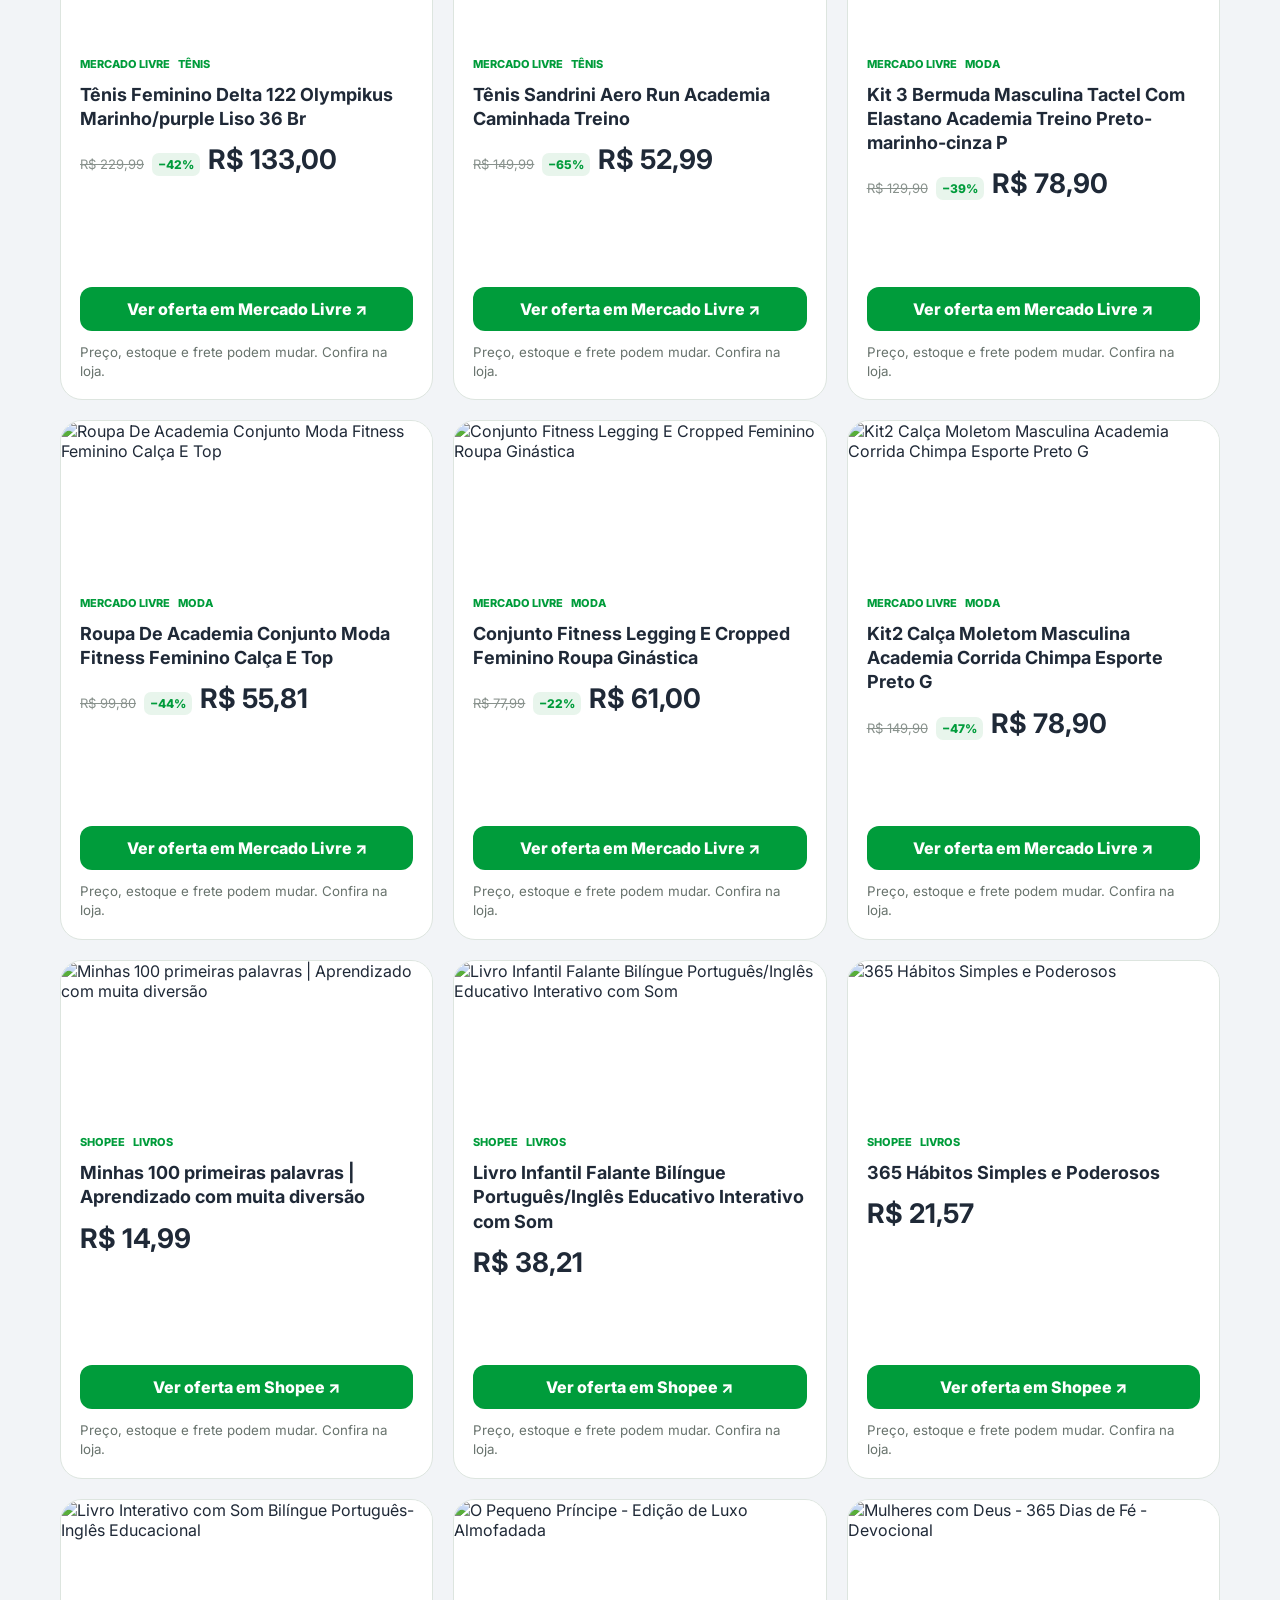
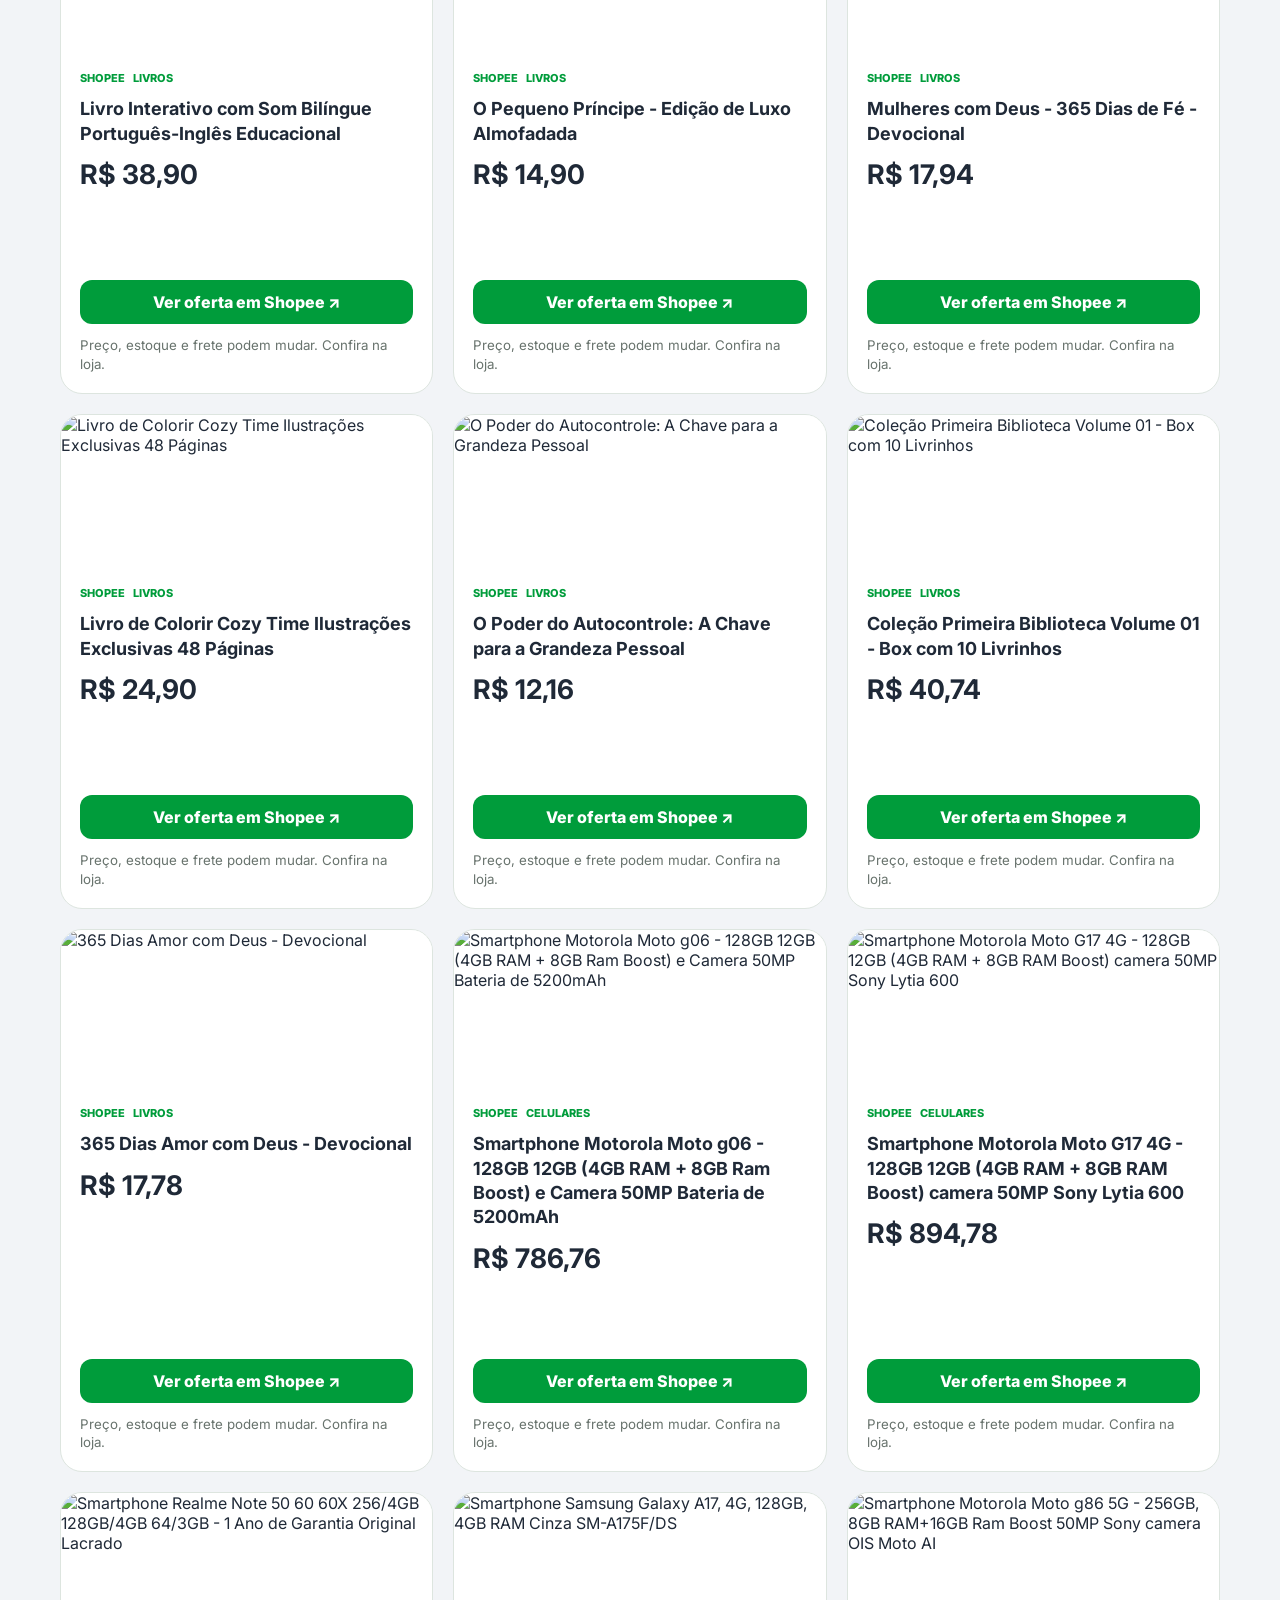
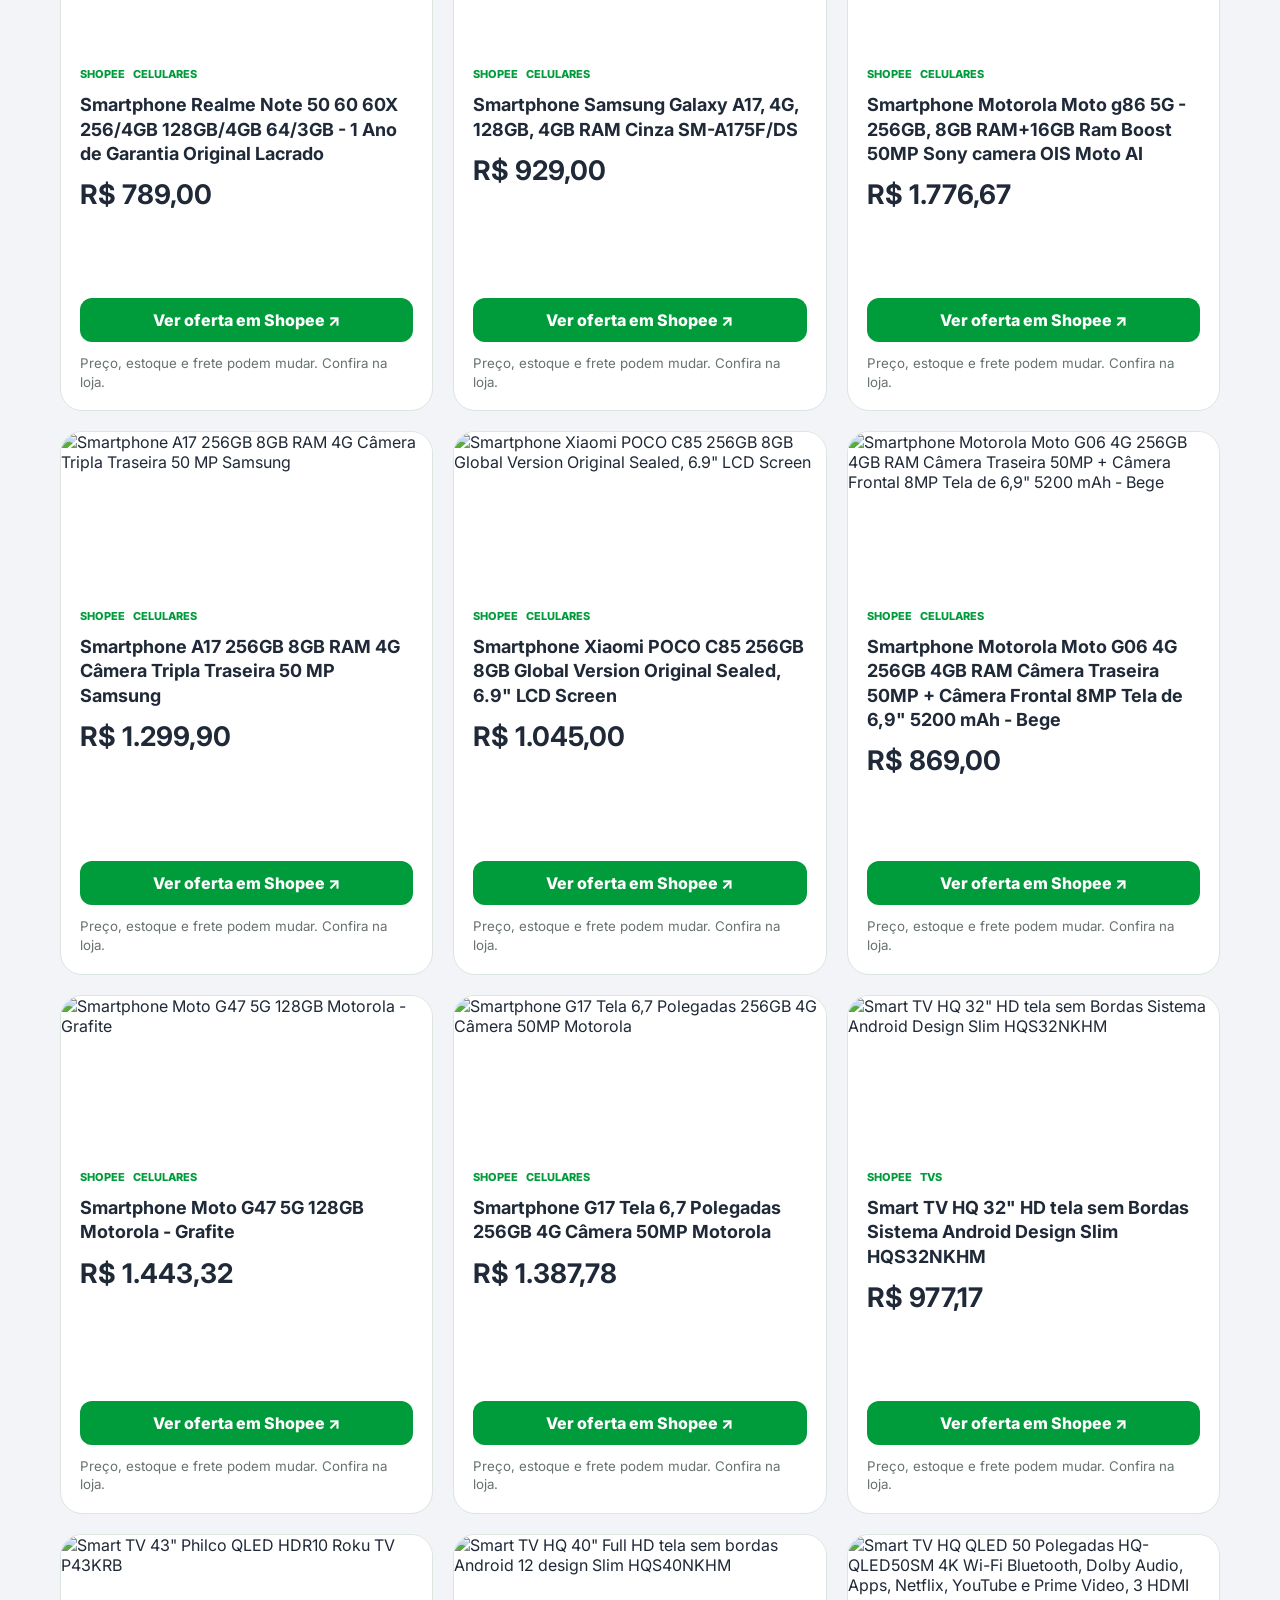
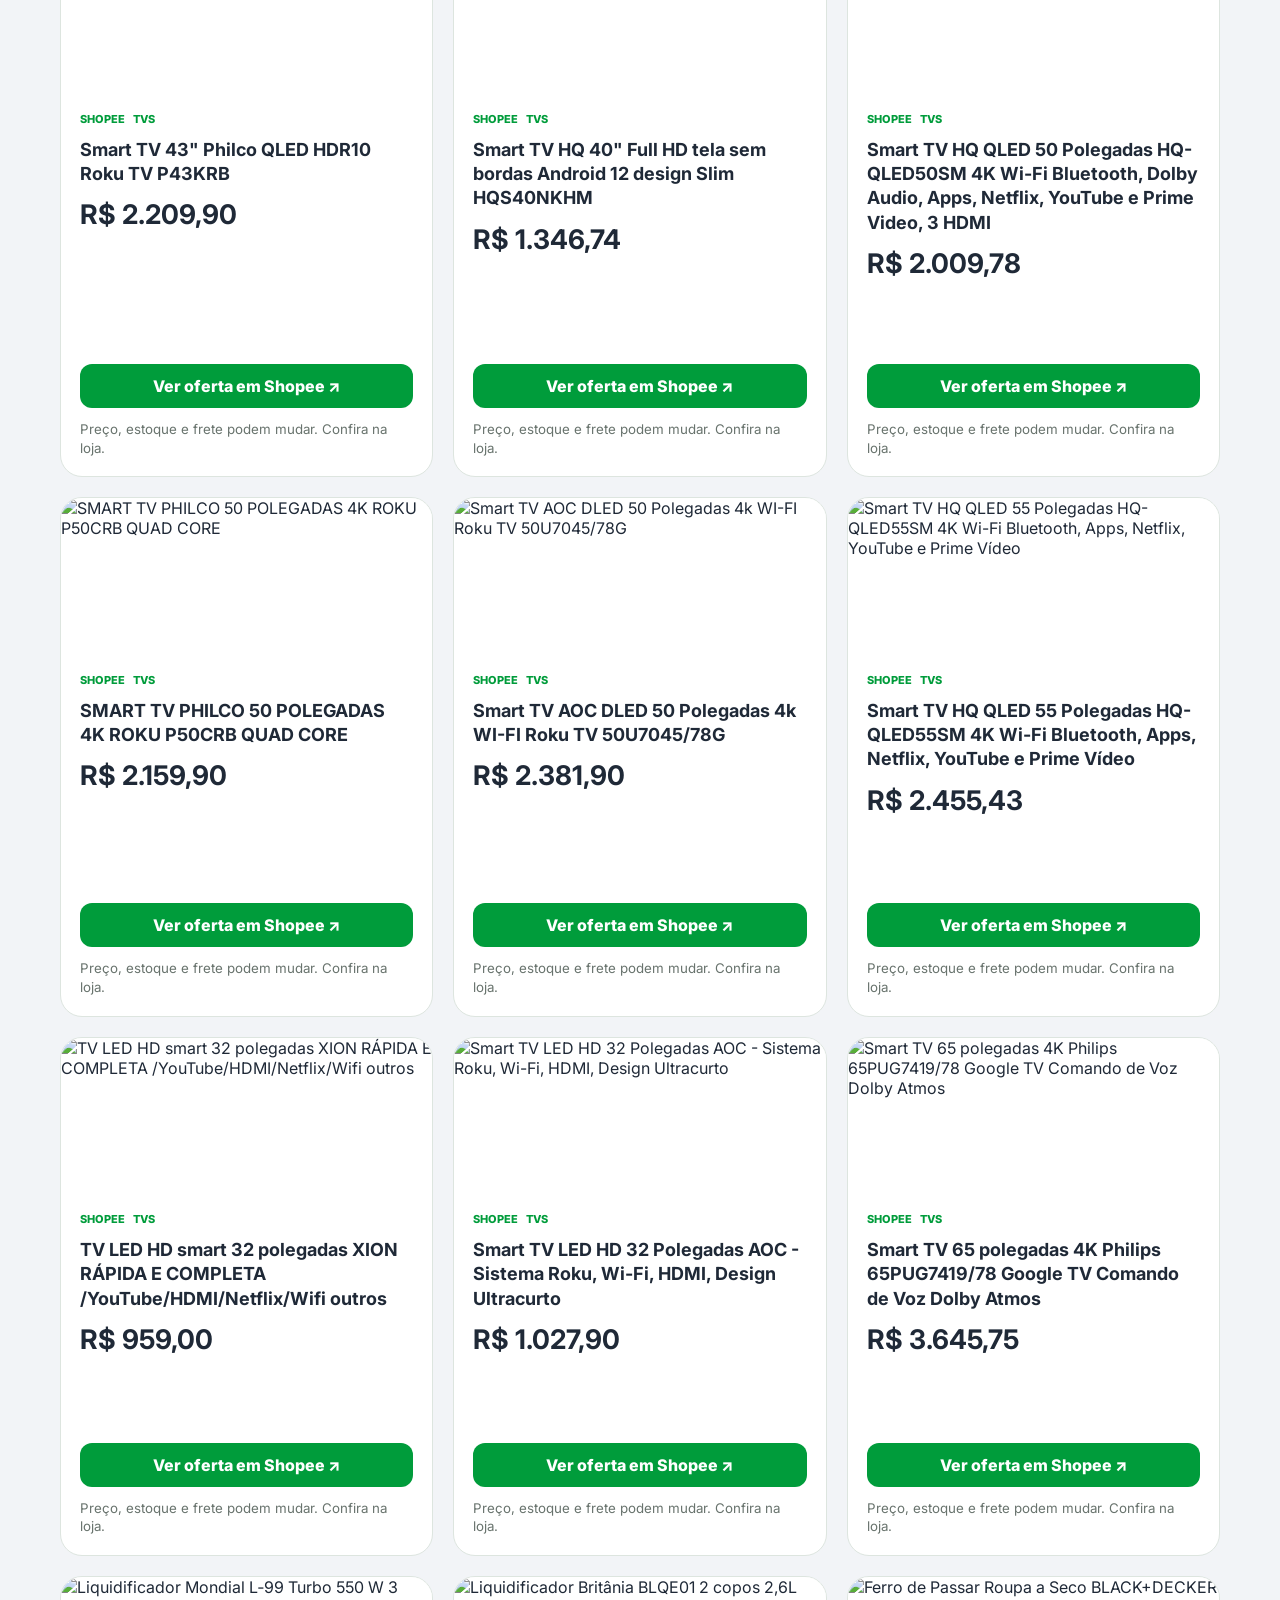
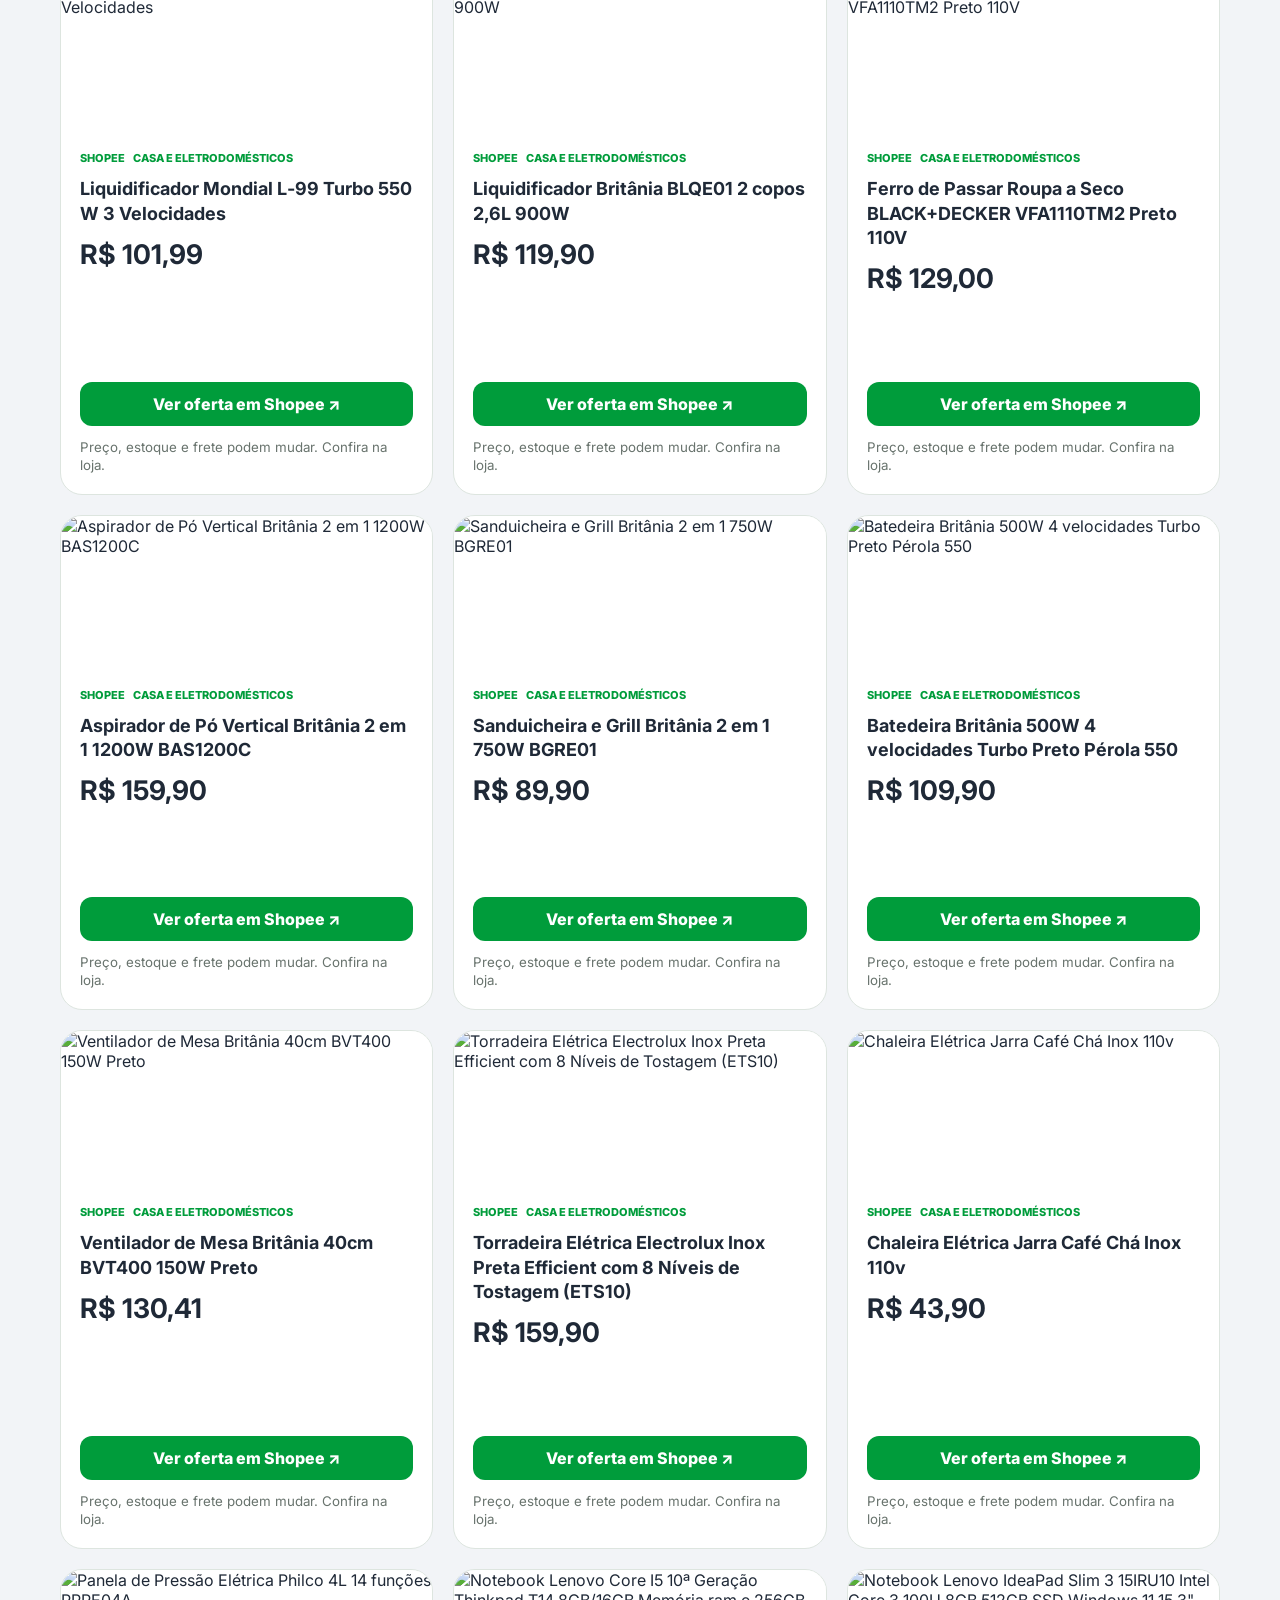
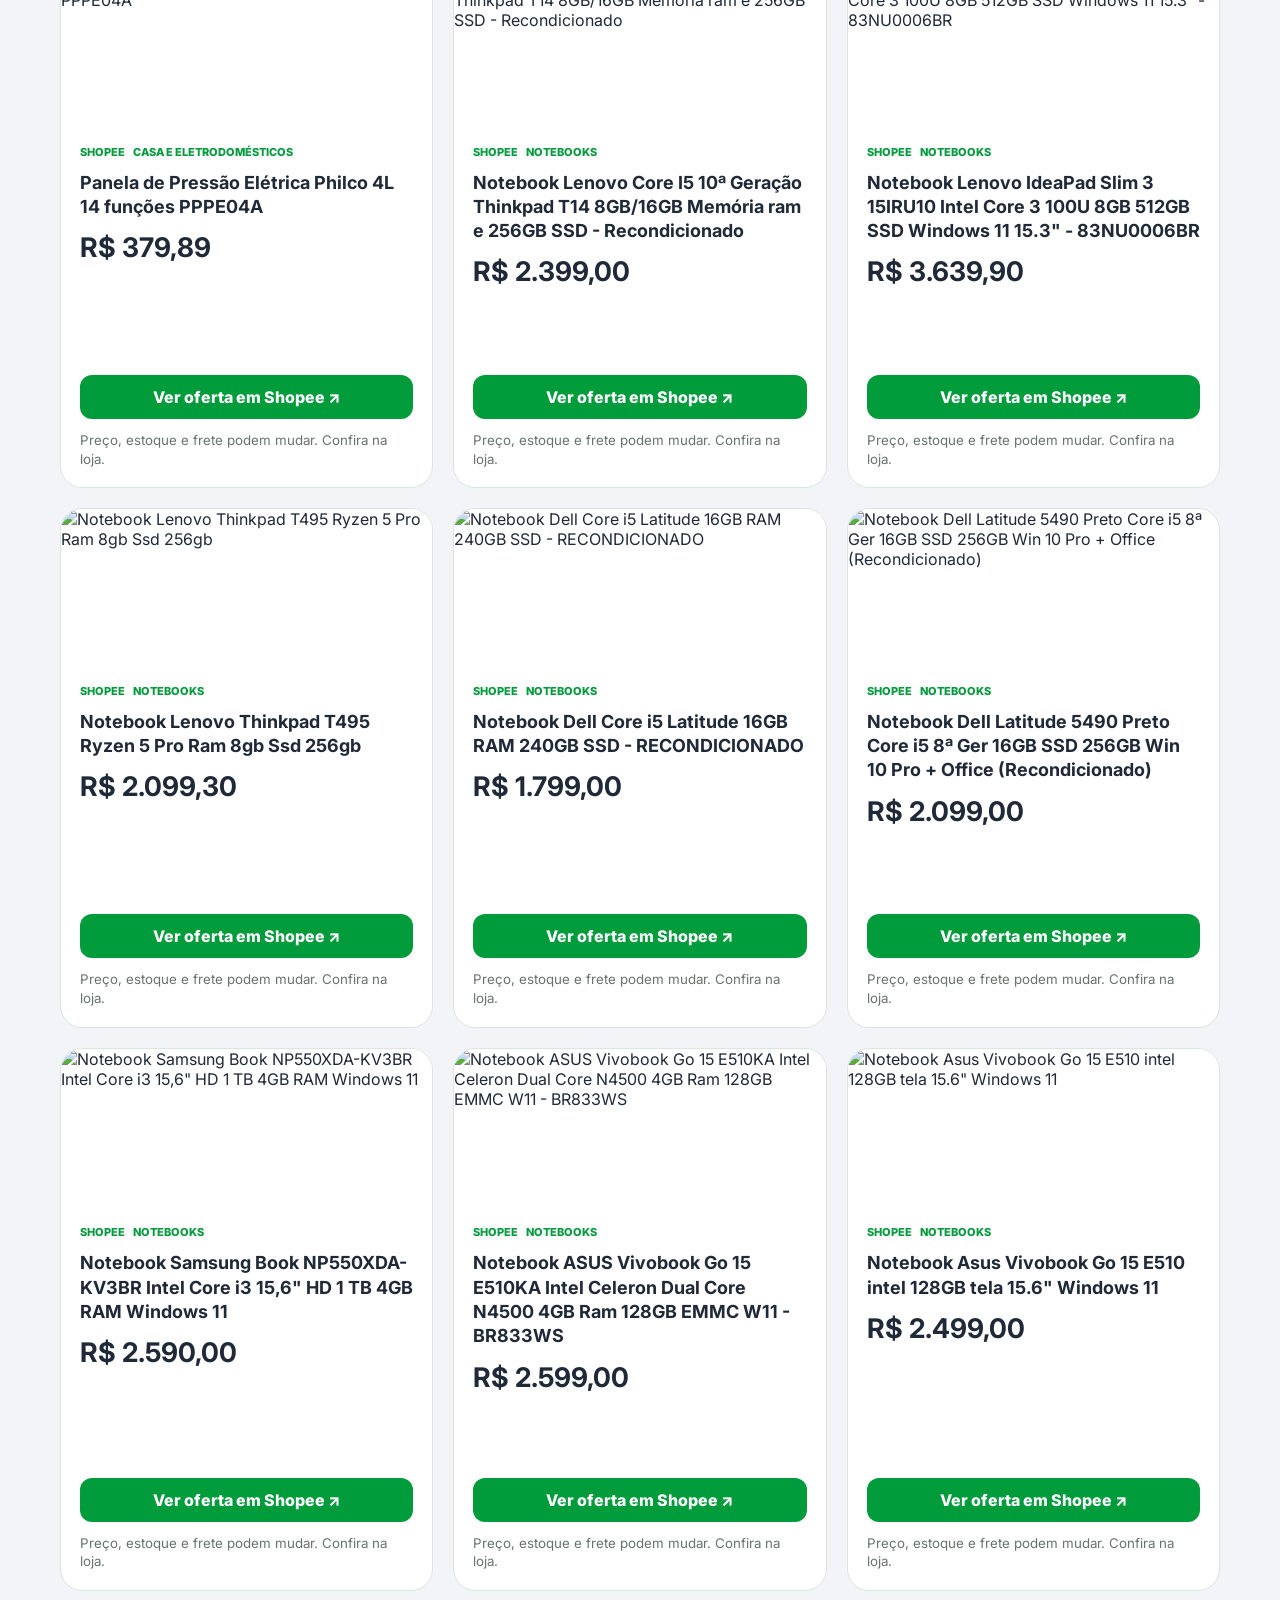
==== commit a5951c51: "Replace non-commissioned coupon section with real affiliate products The "Cupons ativos" section lin" ====
(no text change in the page or its own stylesheets)
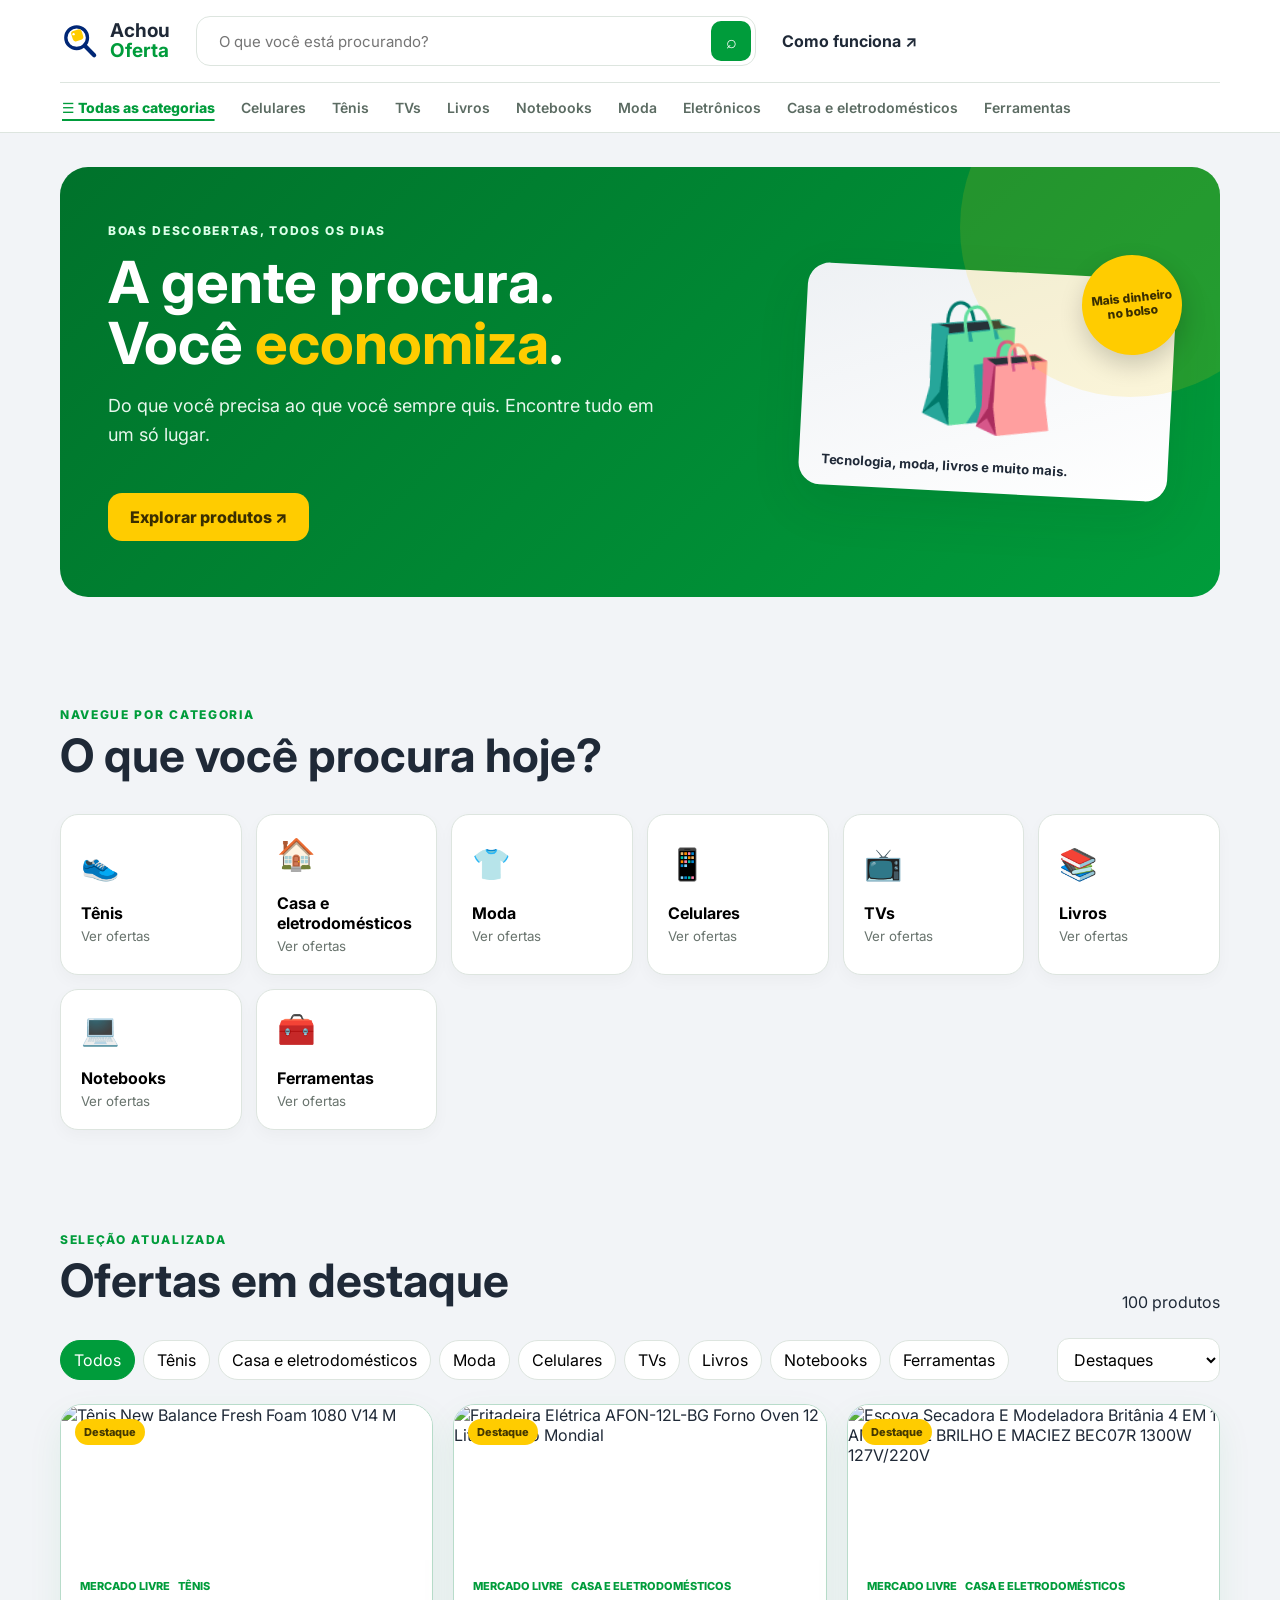
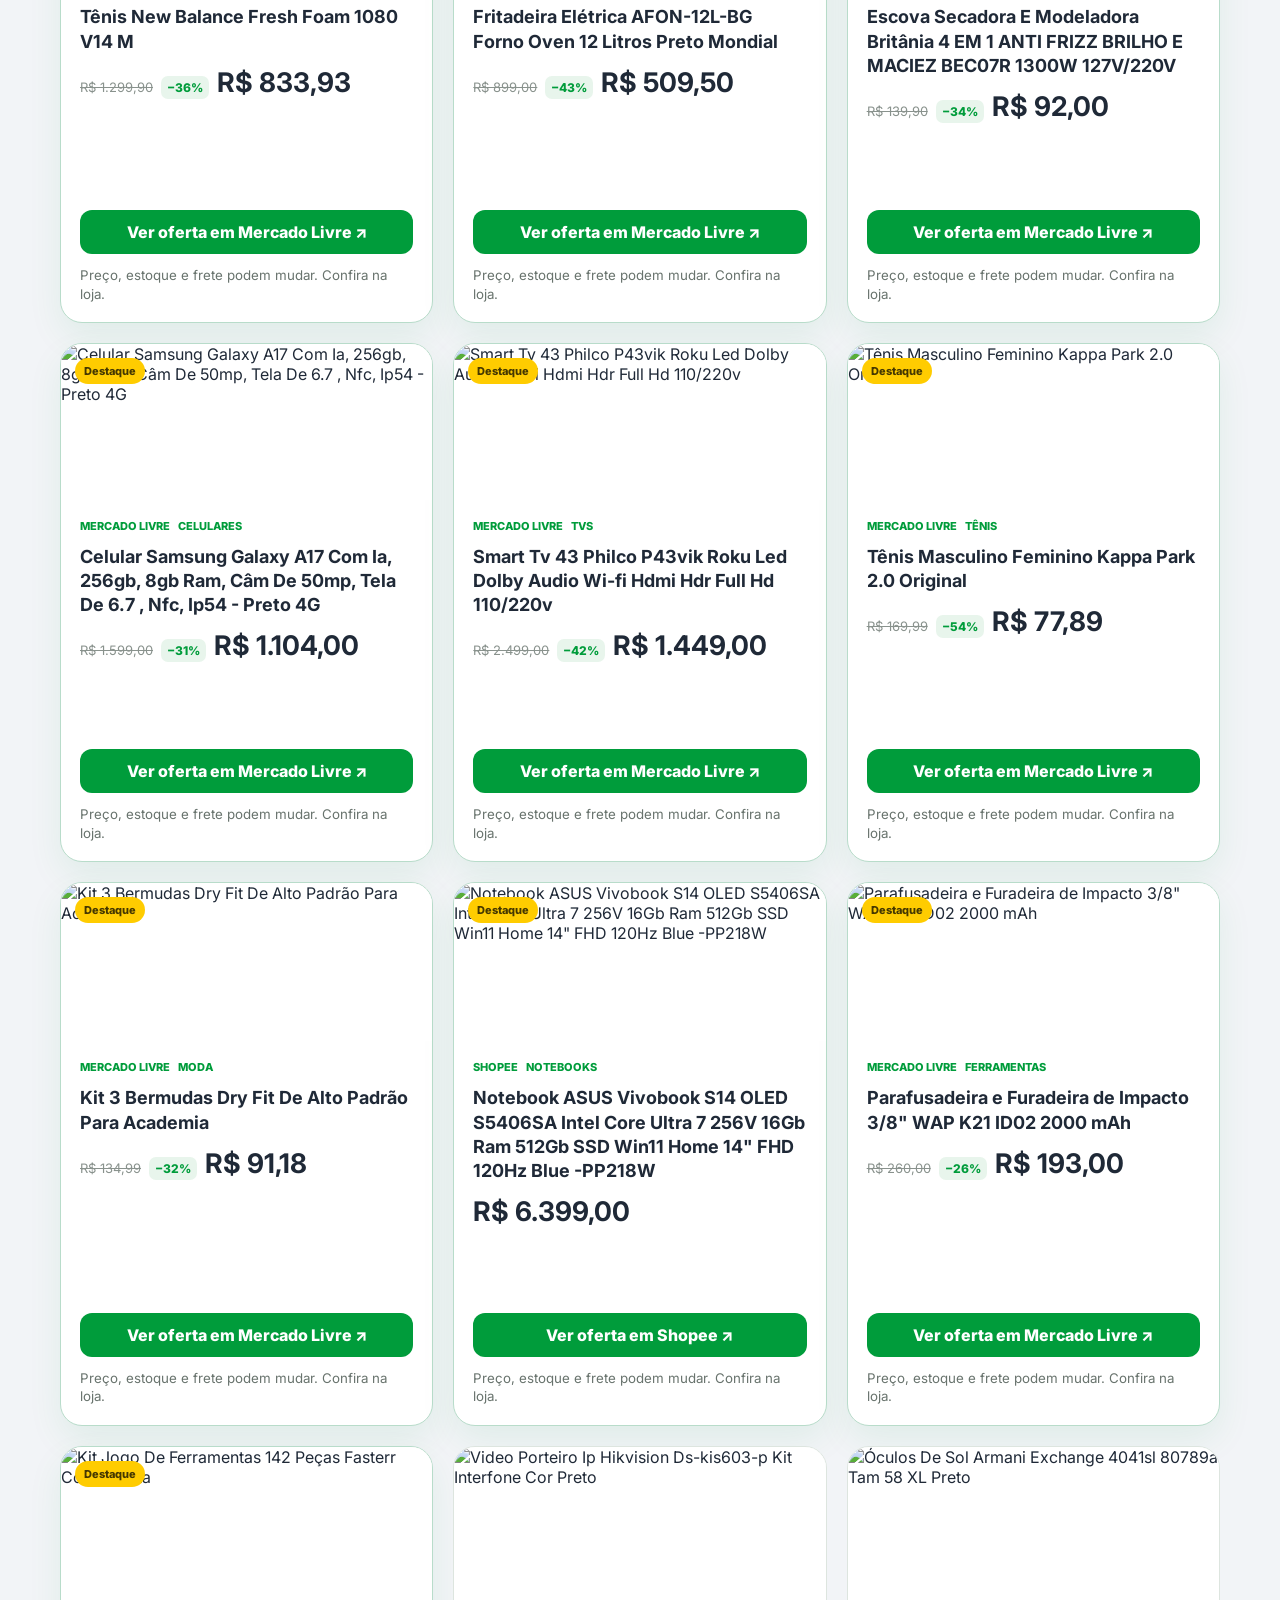
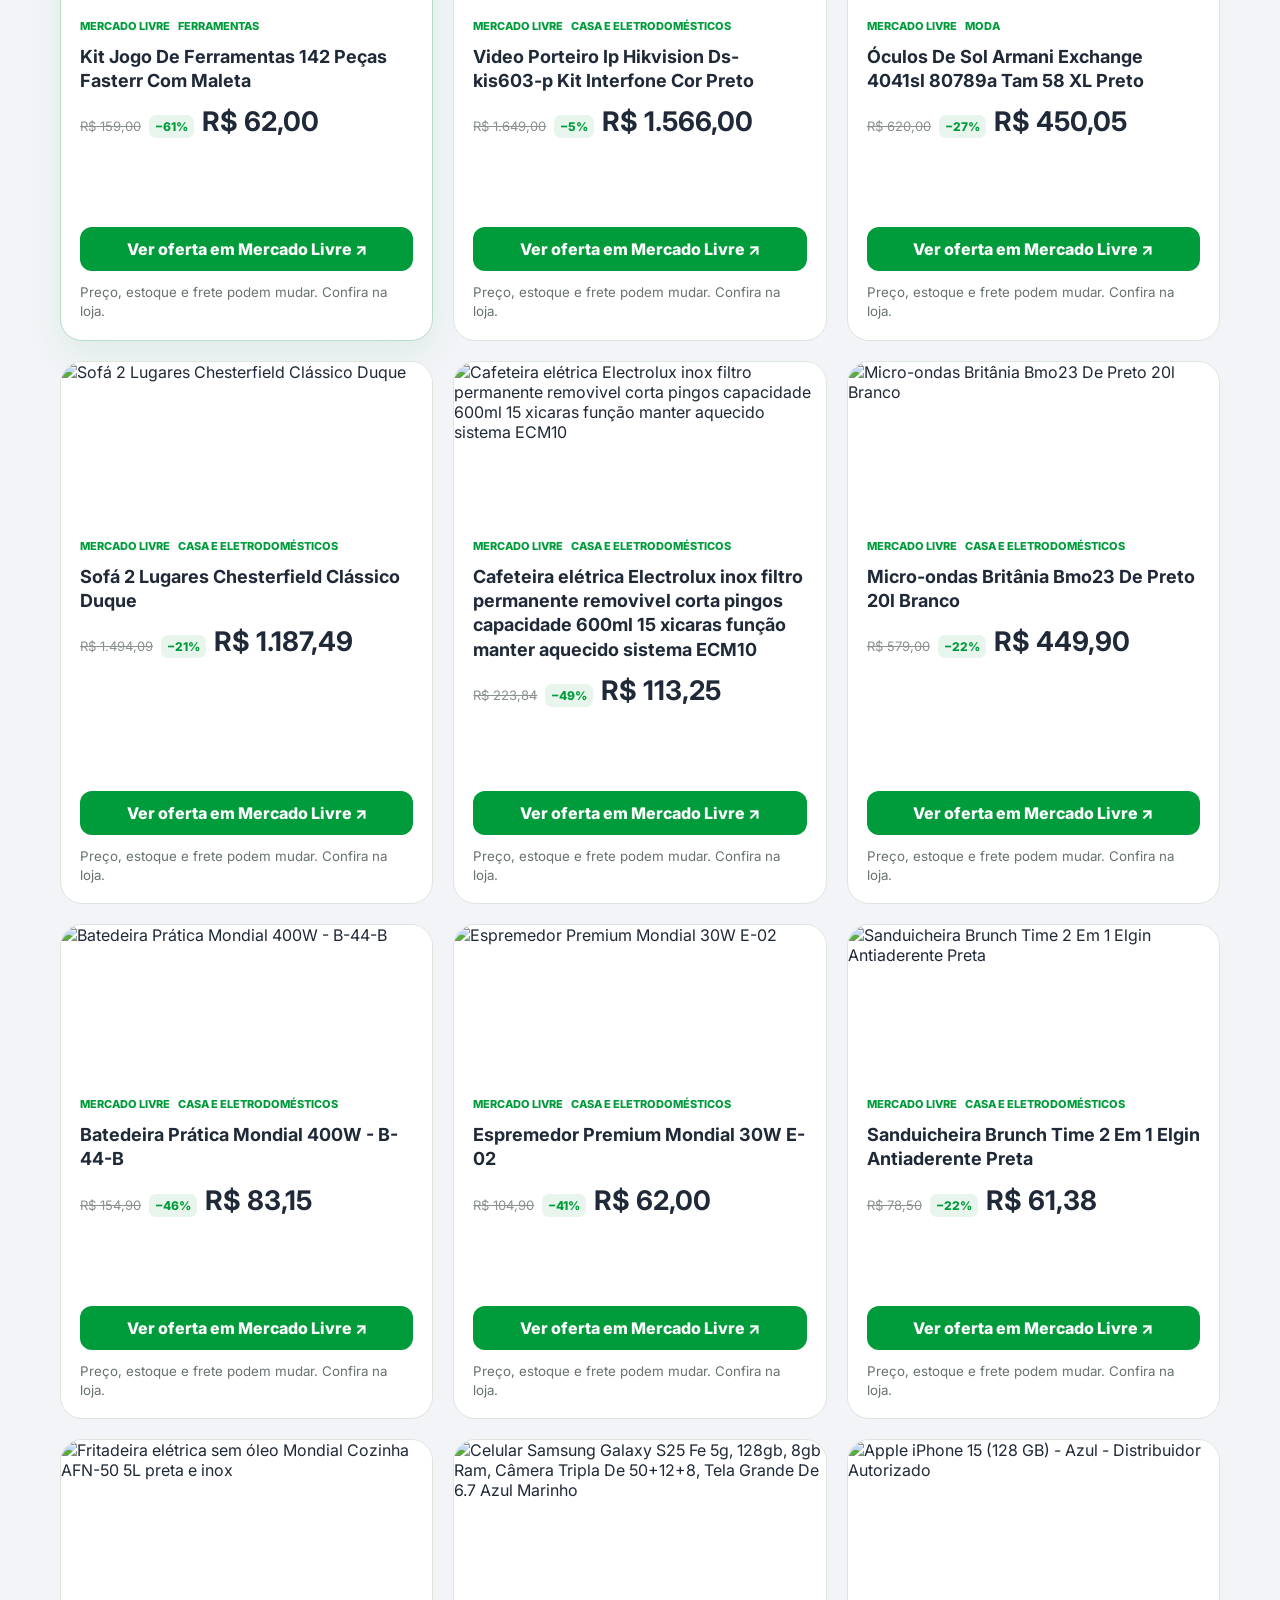
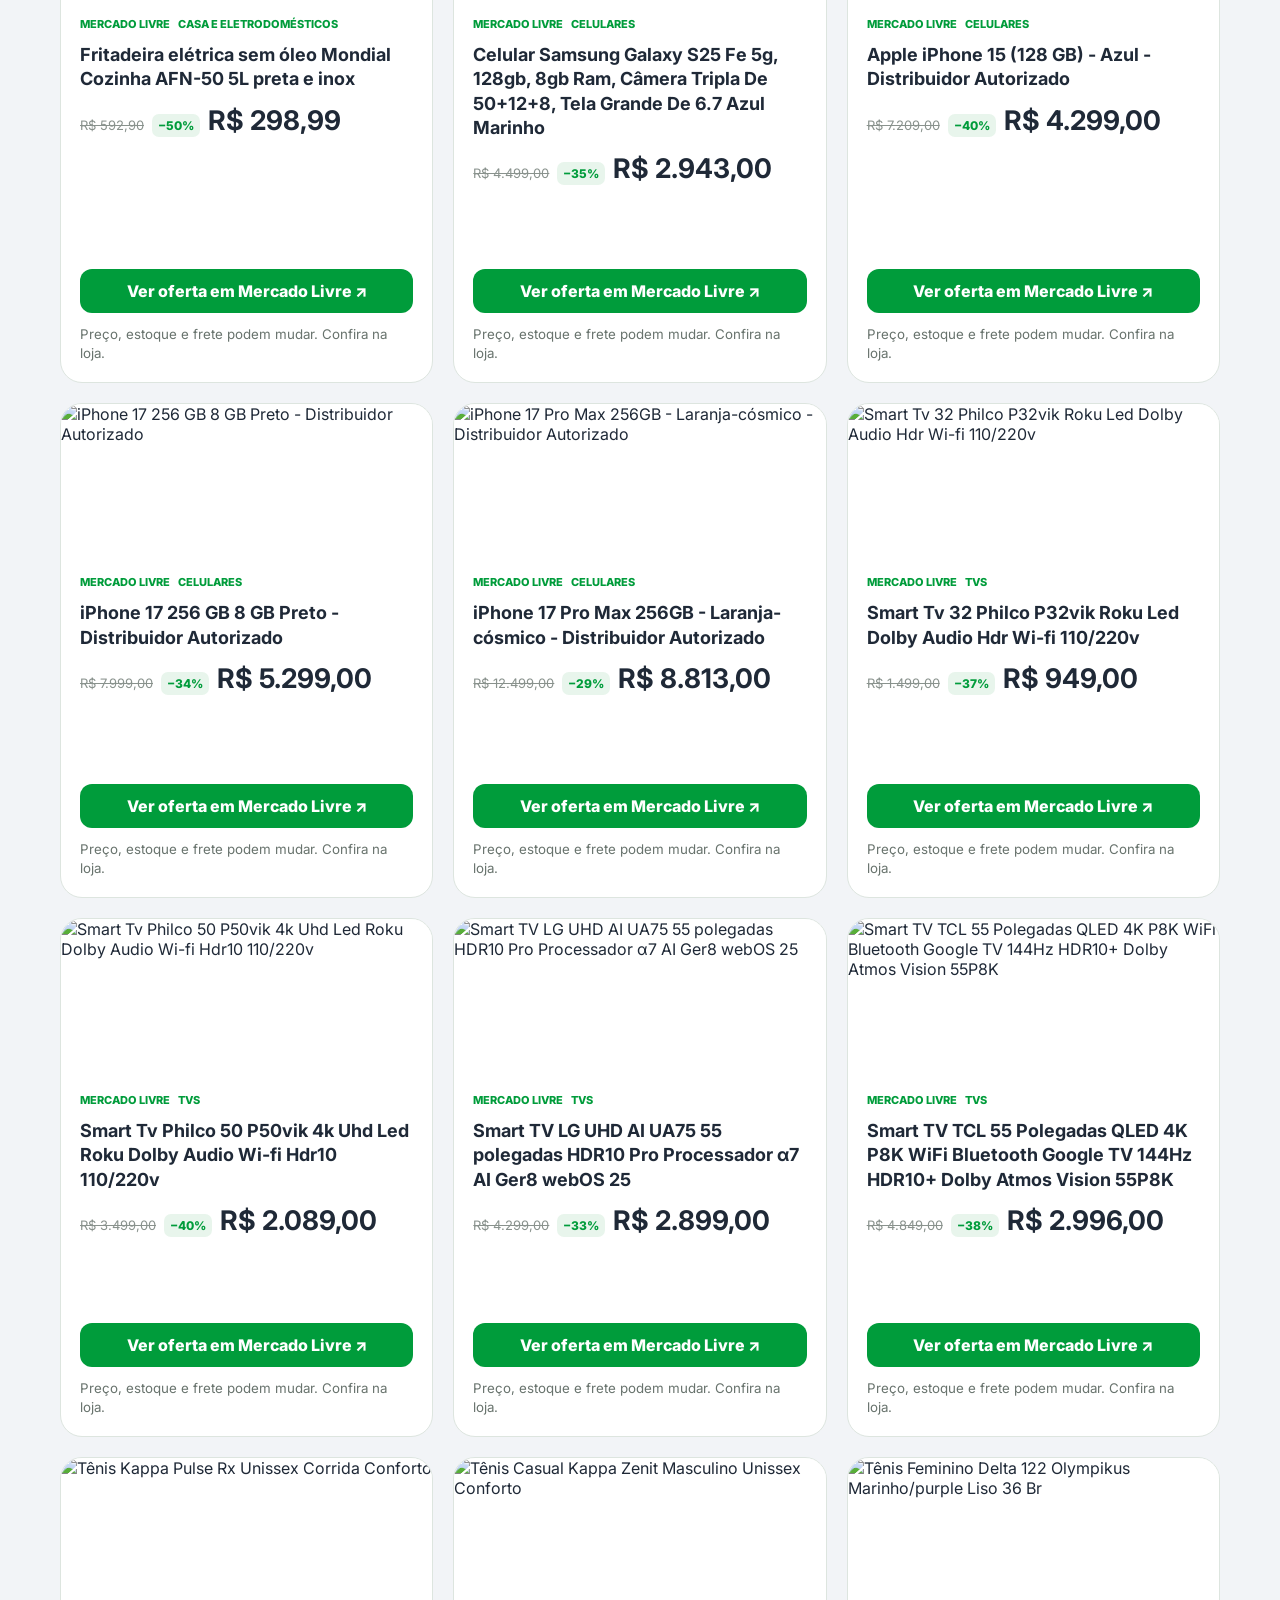
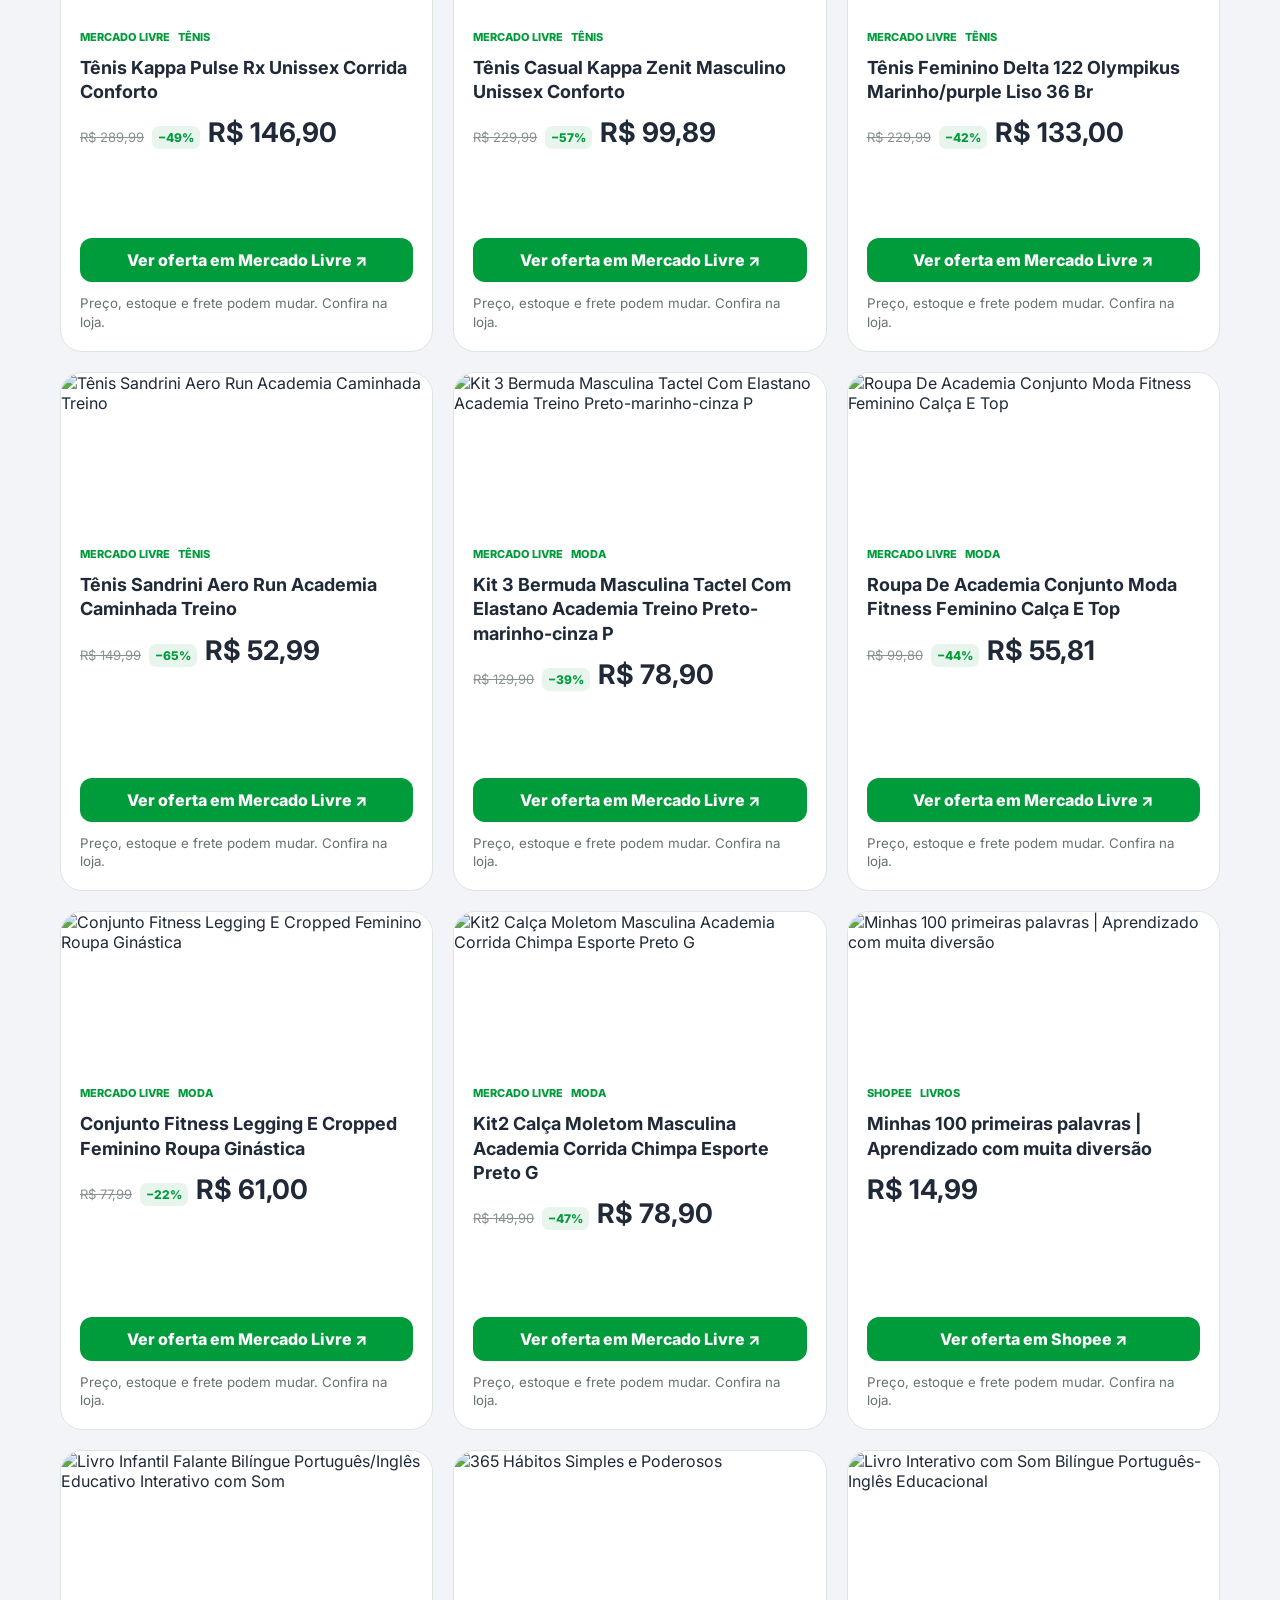
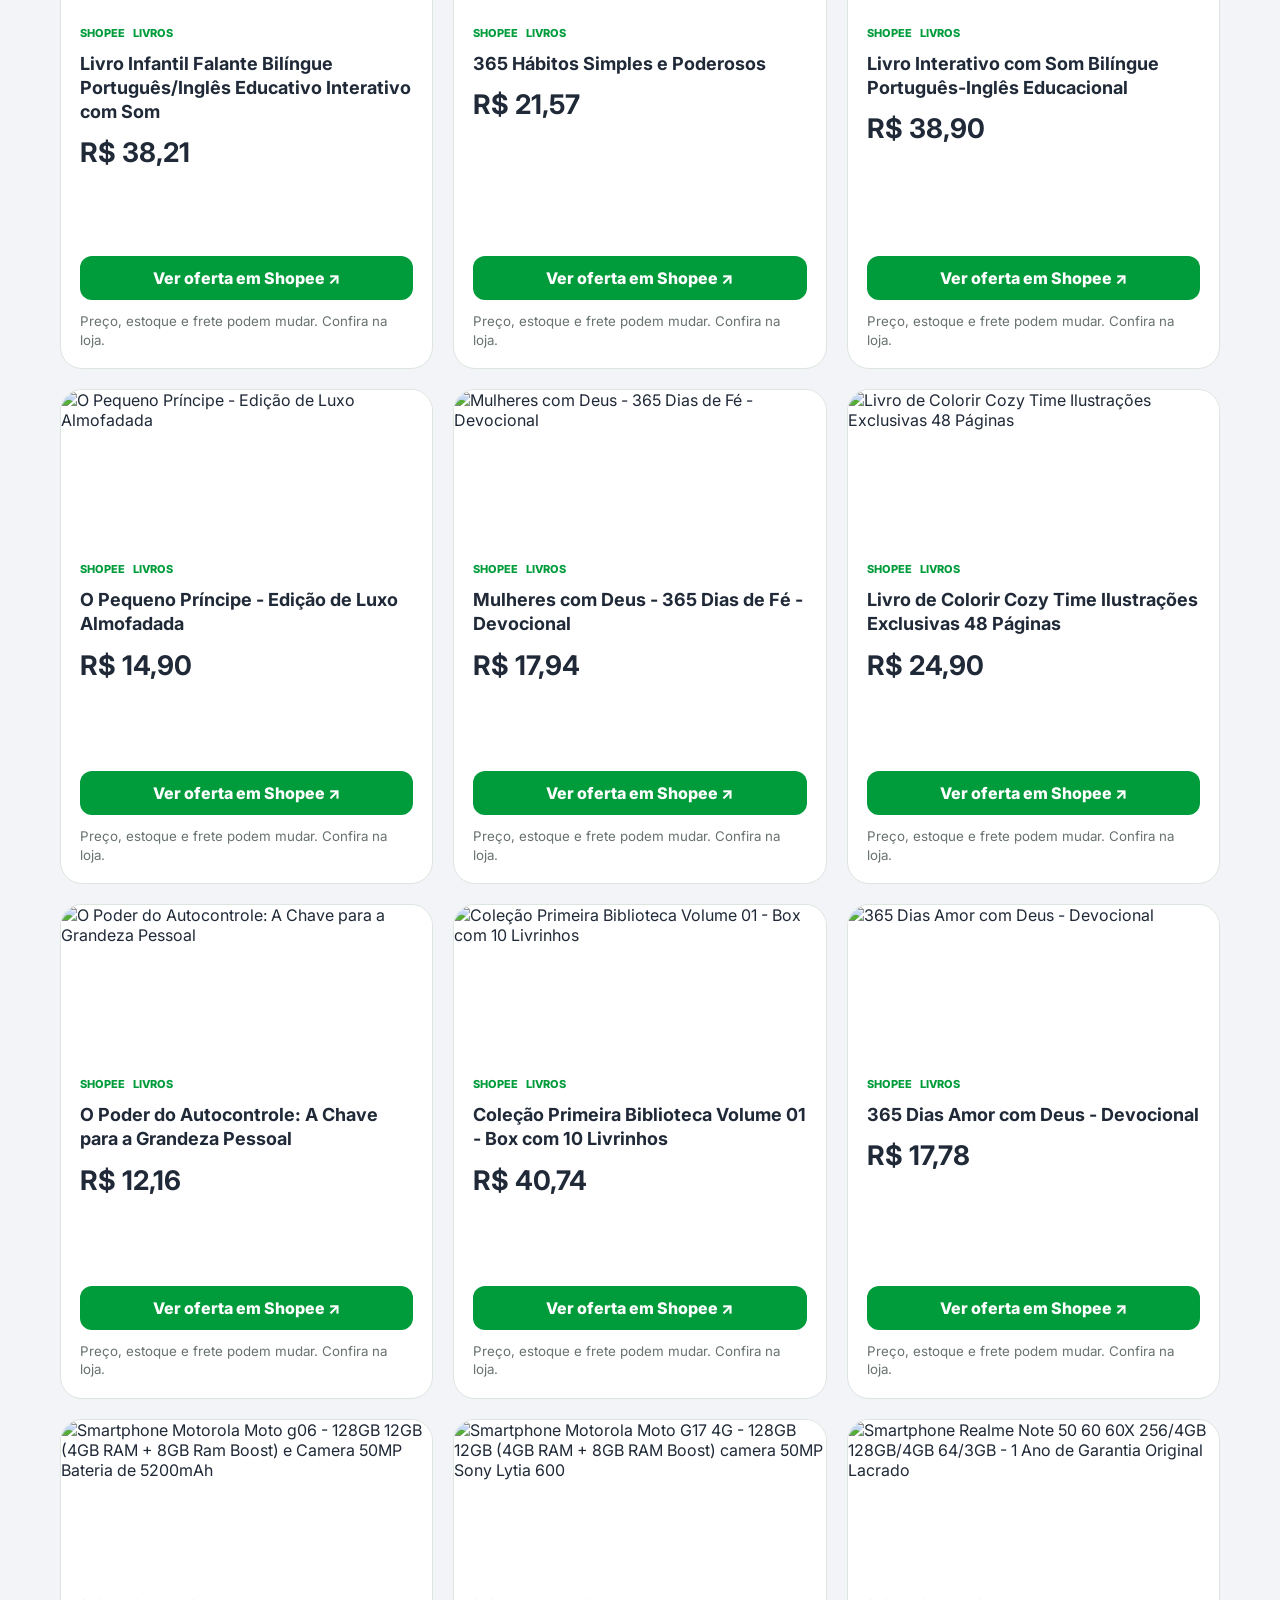
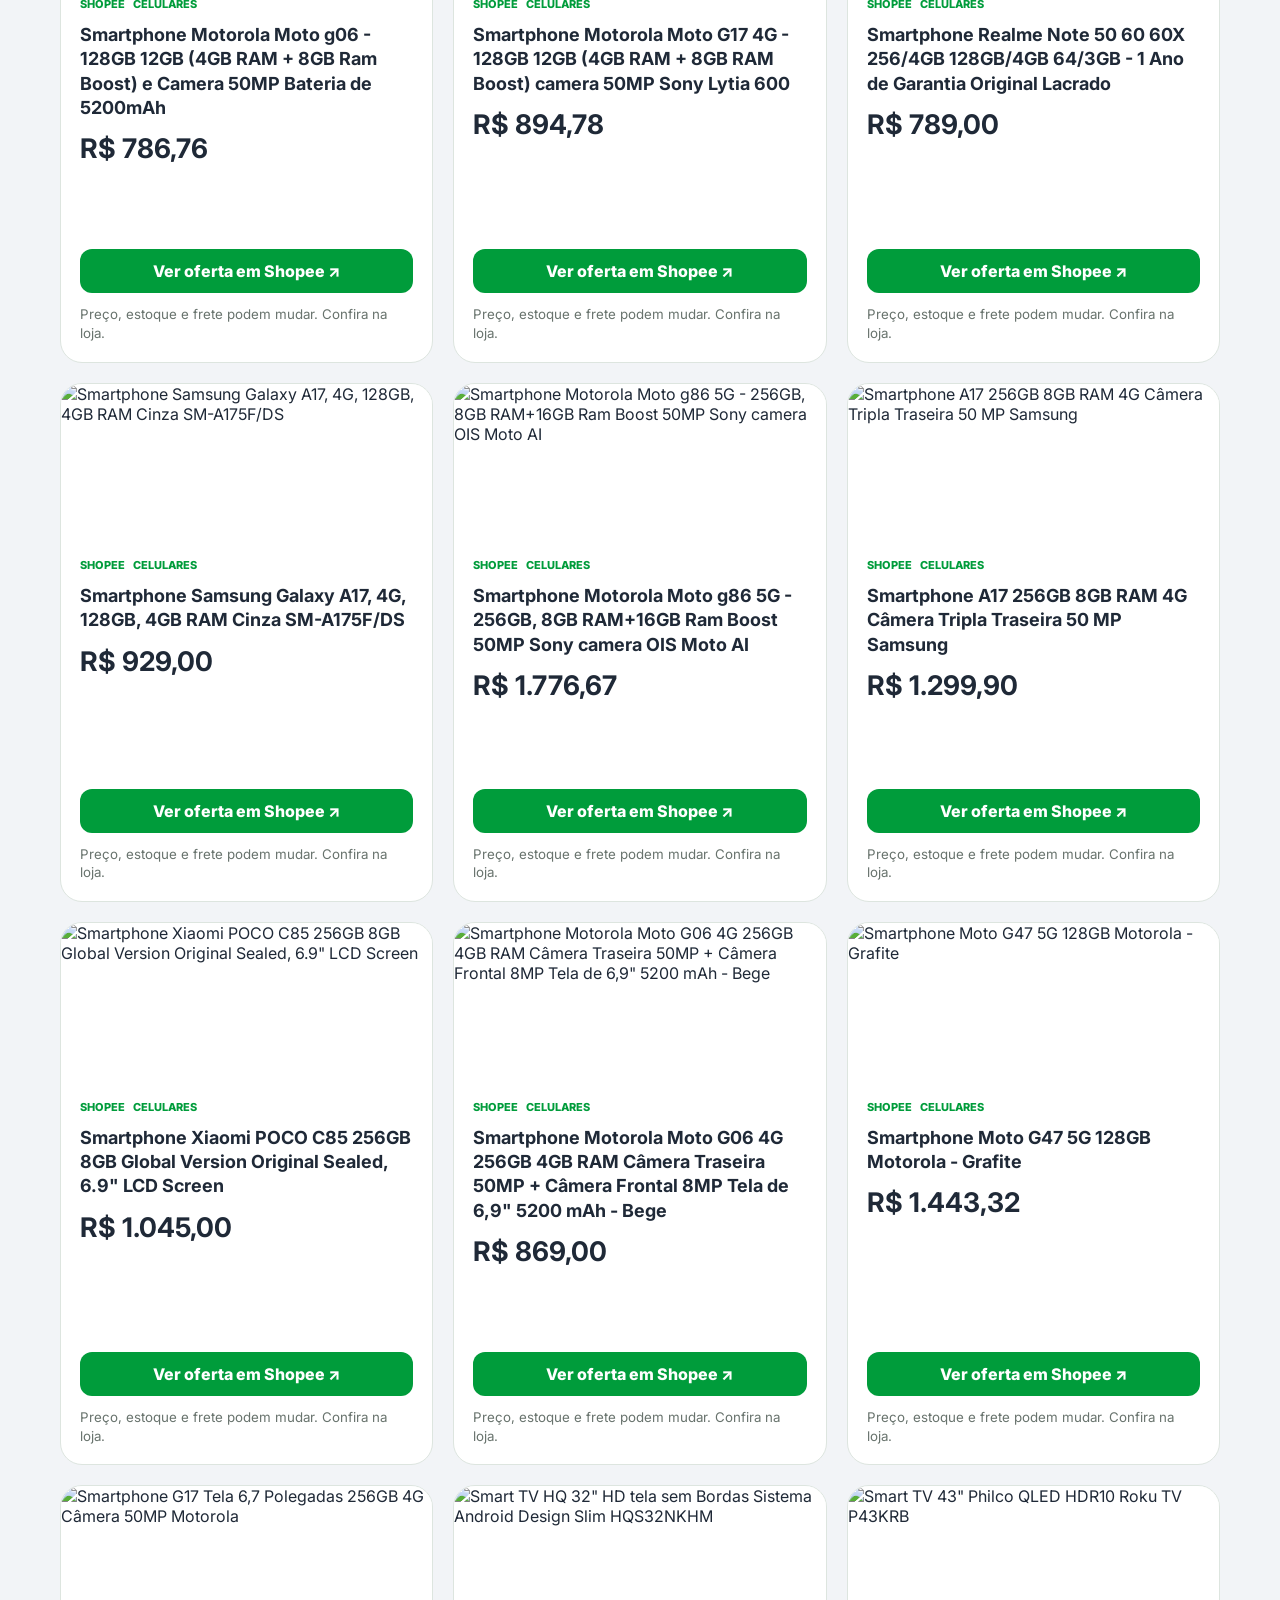
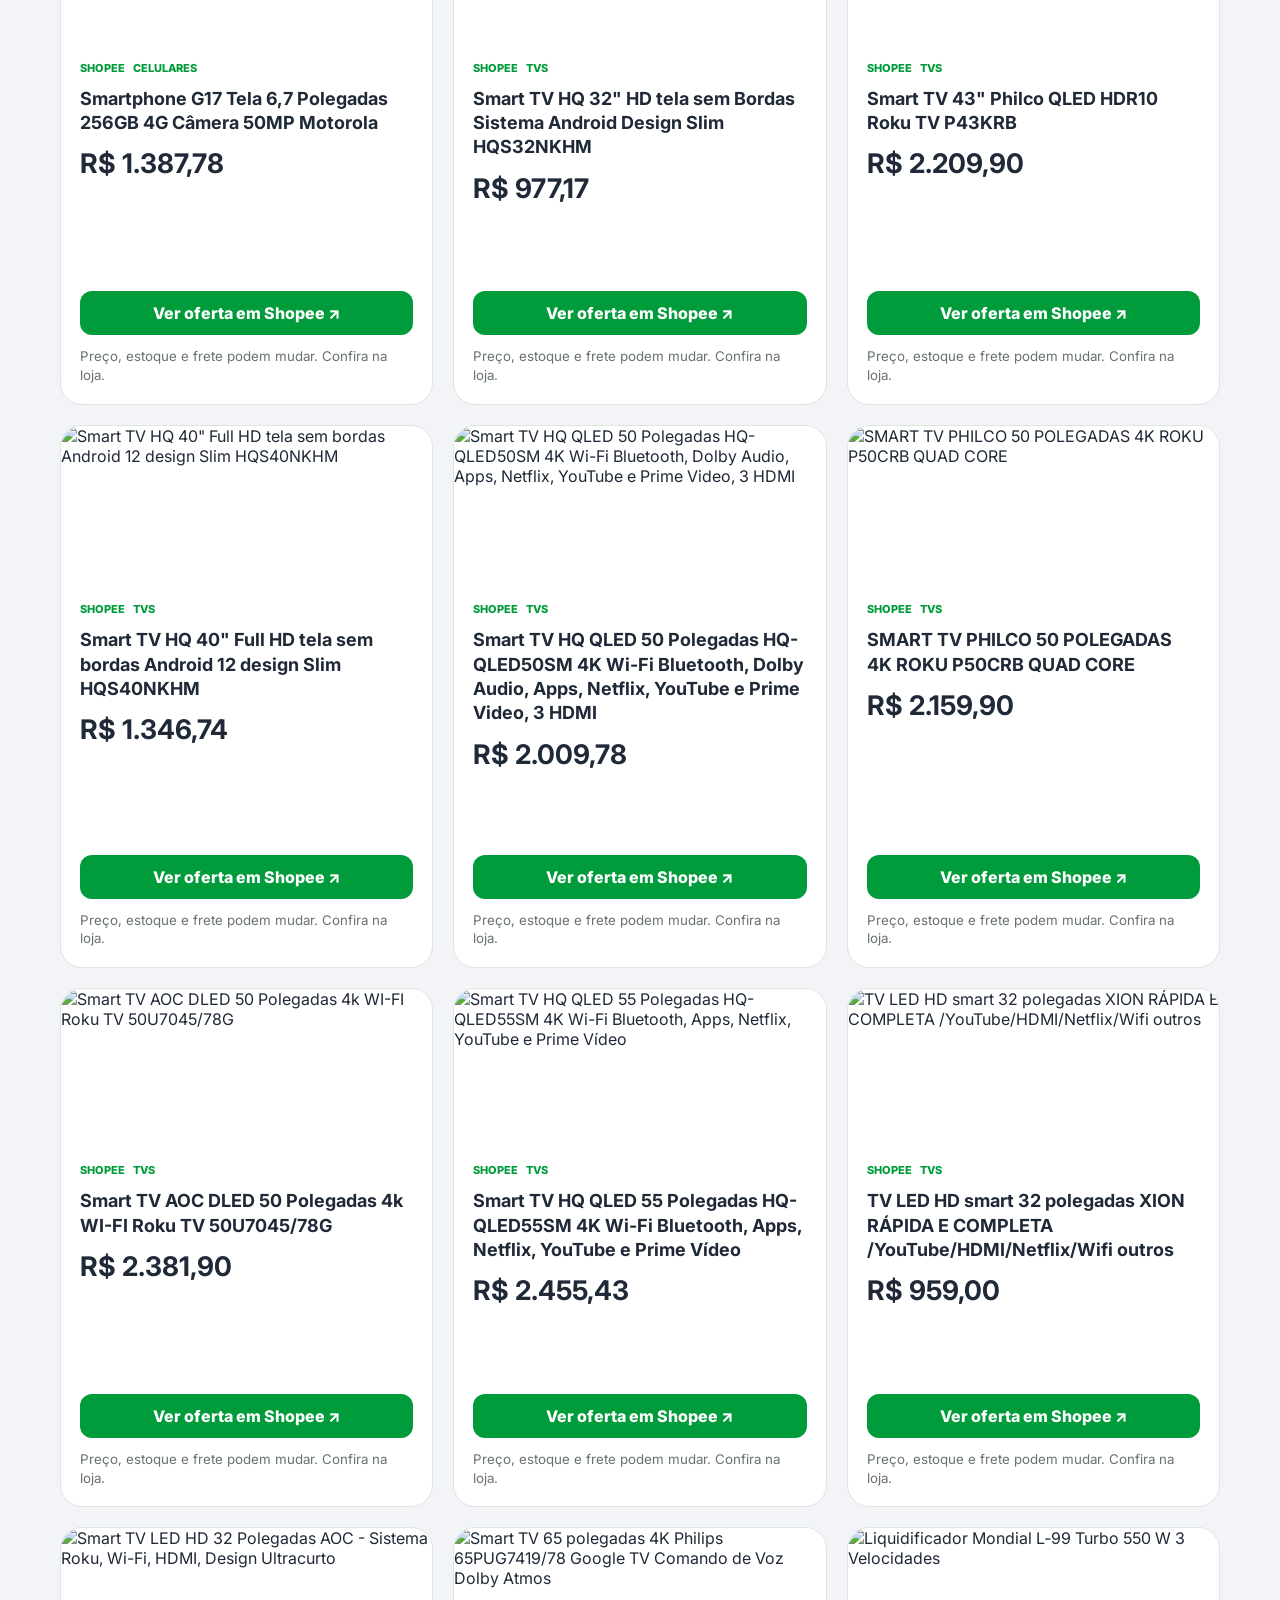
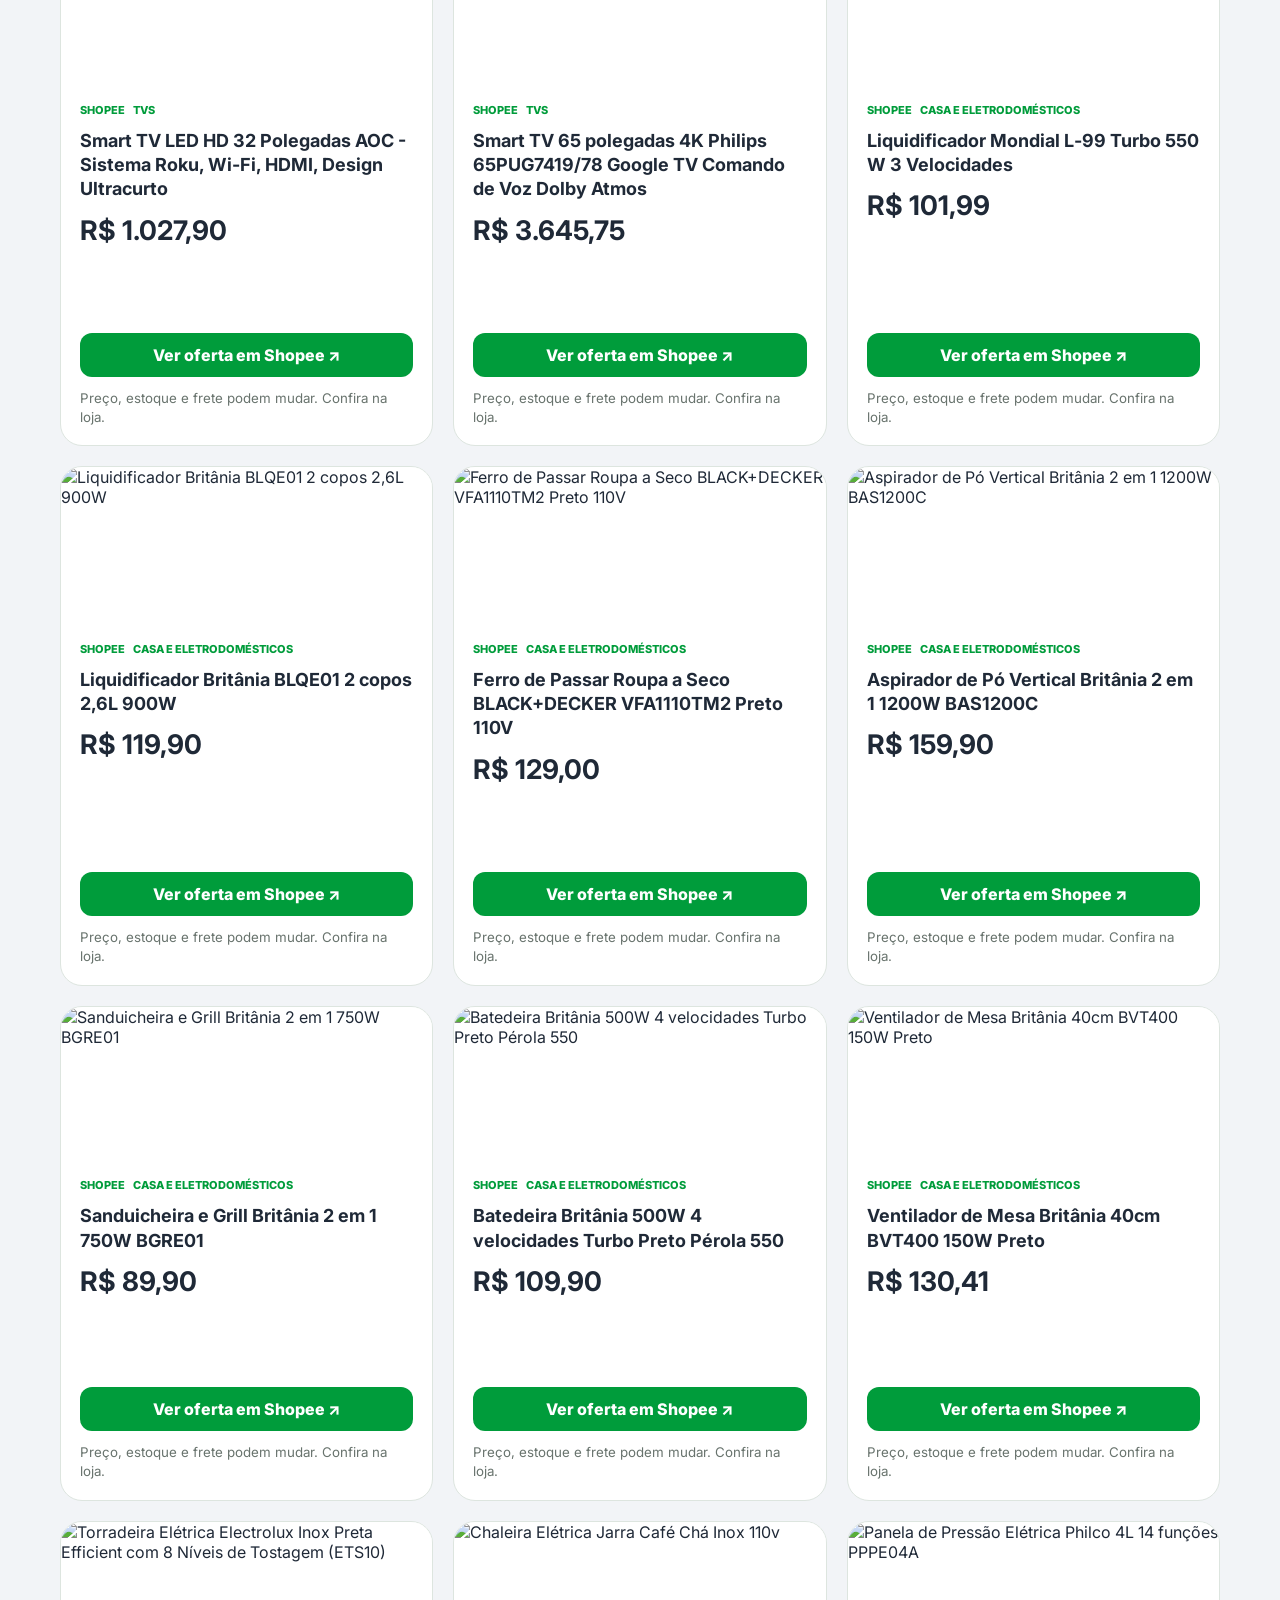
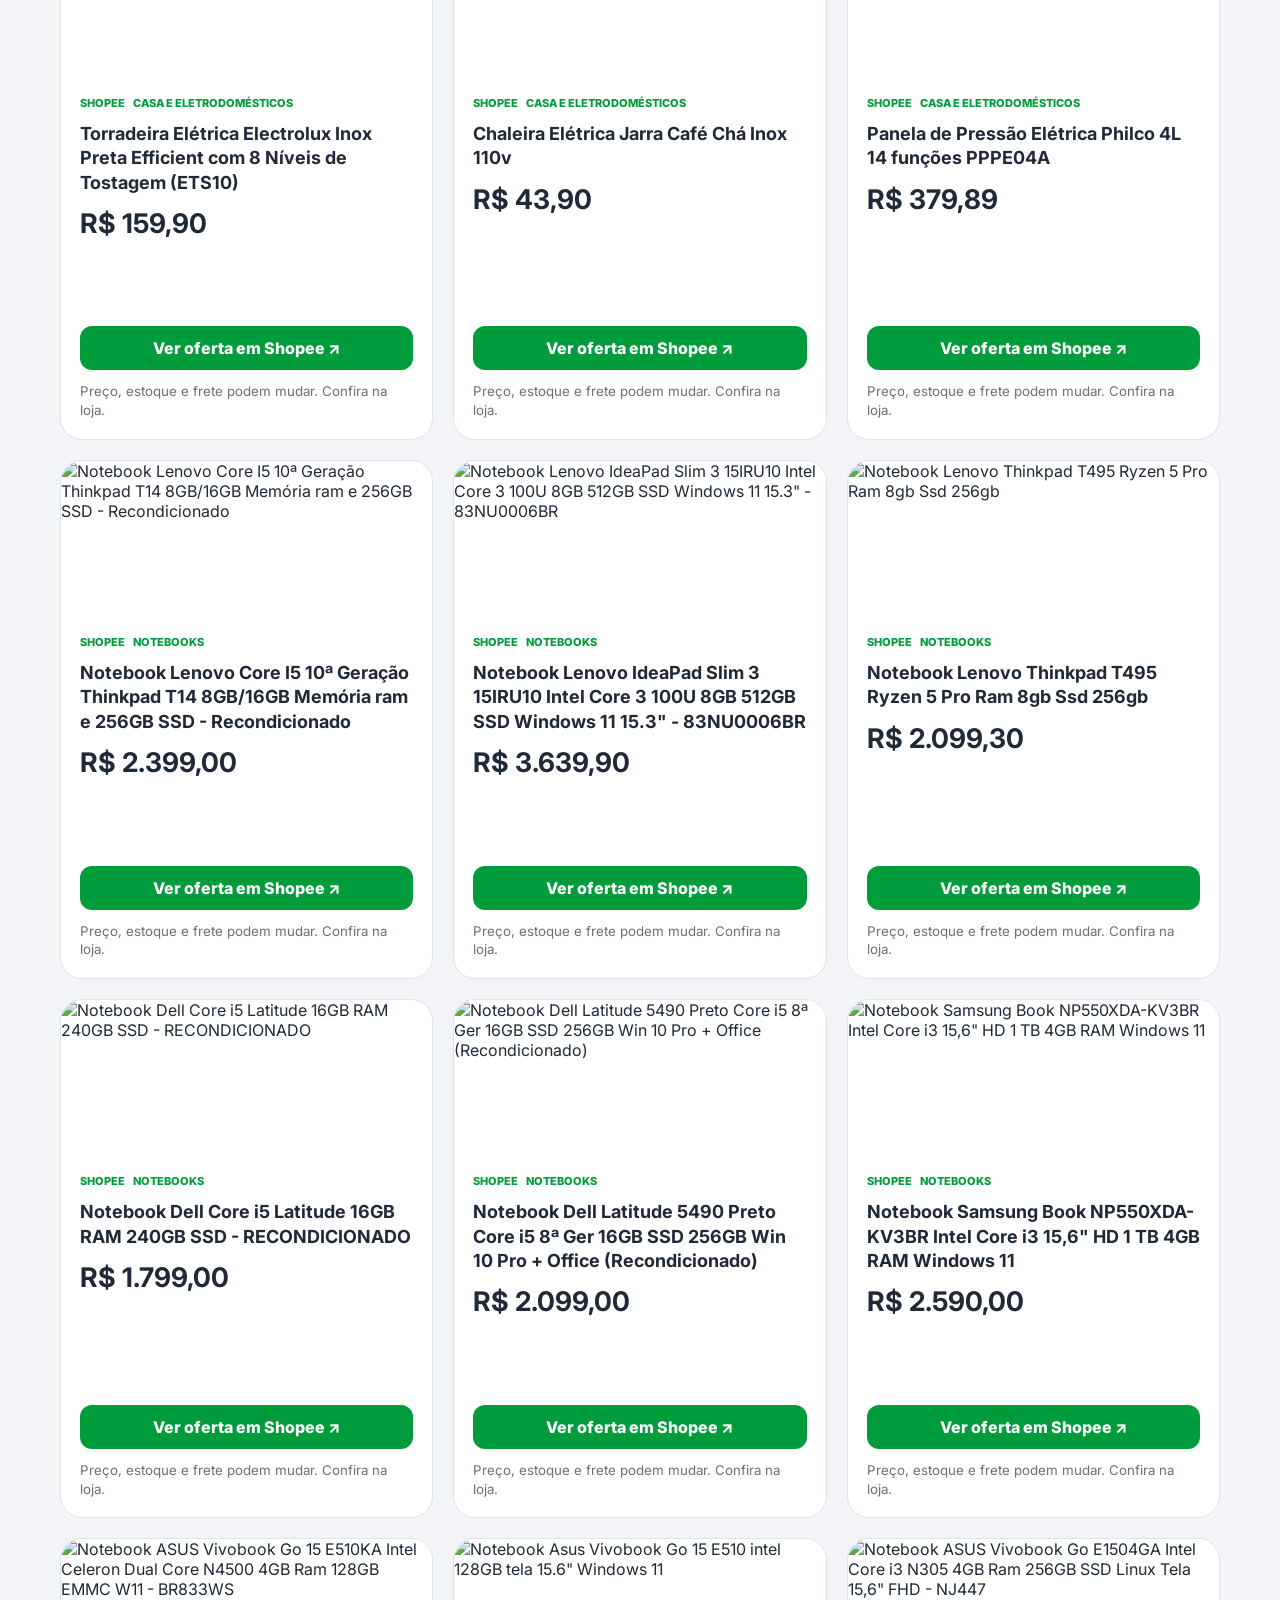
==== commit ded7e445: "Add 18 real Mercado Livre products: Casa (9) and new Ferramentas category (9) Sources sofas, shelvin" ====
--- a/index.html
+++ b/index.html
@@ -47,6 +47,7 @@
       <button class="quick-filter" data-category="Moda">Moda</button>
       <button class="quick-filter" data-category="Eletrônicos">Eletrônicos</button>
       <button class="quick-filter" data-category="Casa e eletrodomésticos">Casa e eletrodomésticos</button>
+      <button class="quick-filter" data-category="Ferramentas">Ferramentas</button>
     </nav>
   </header>
 
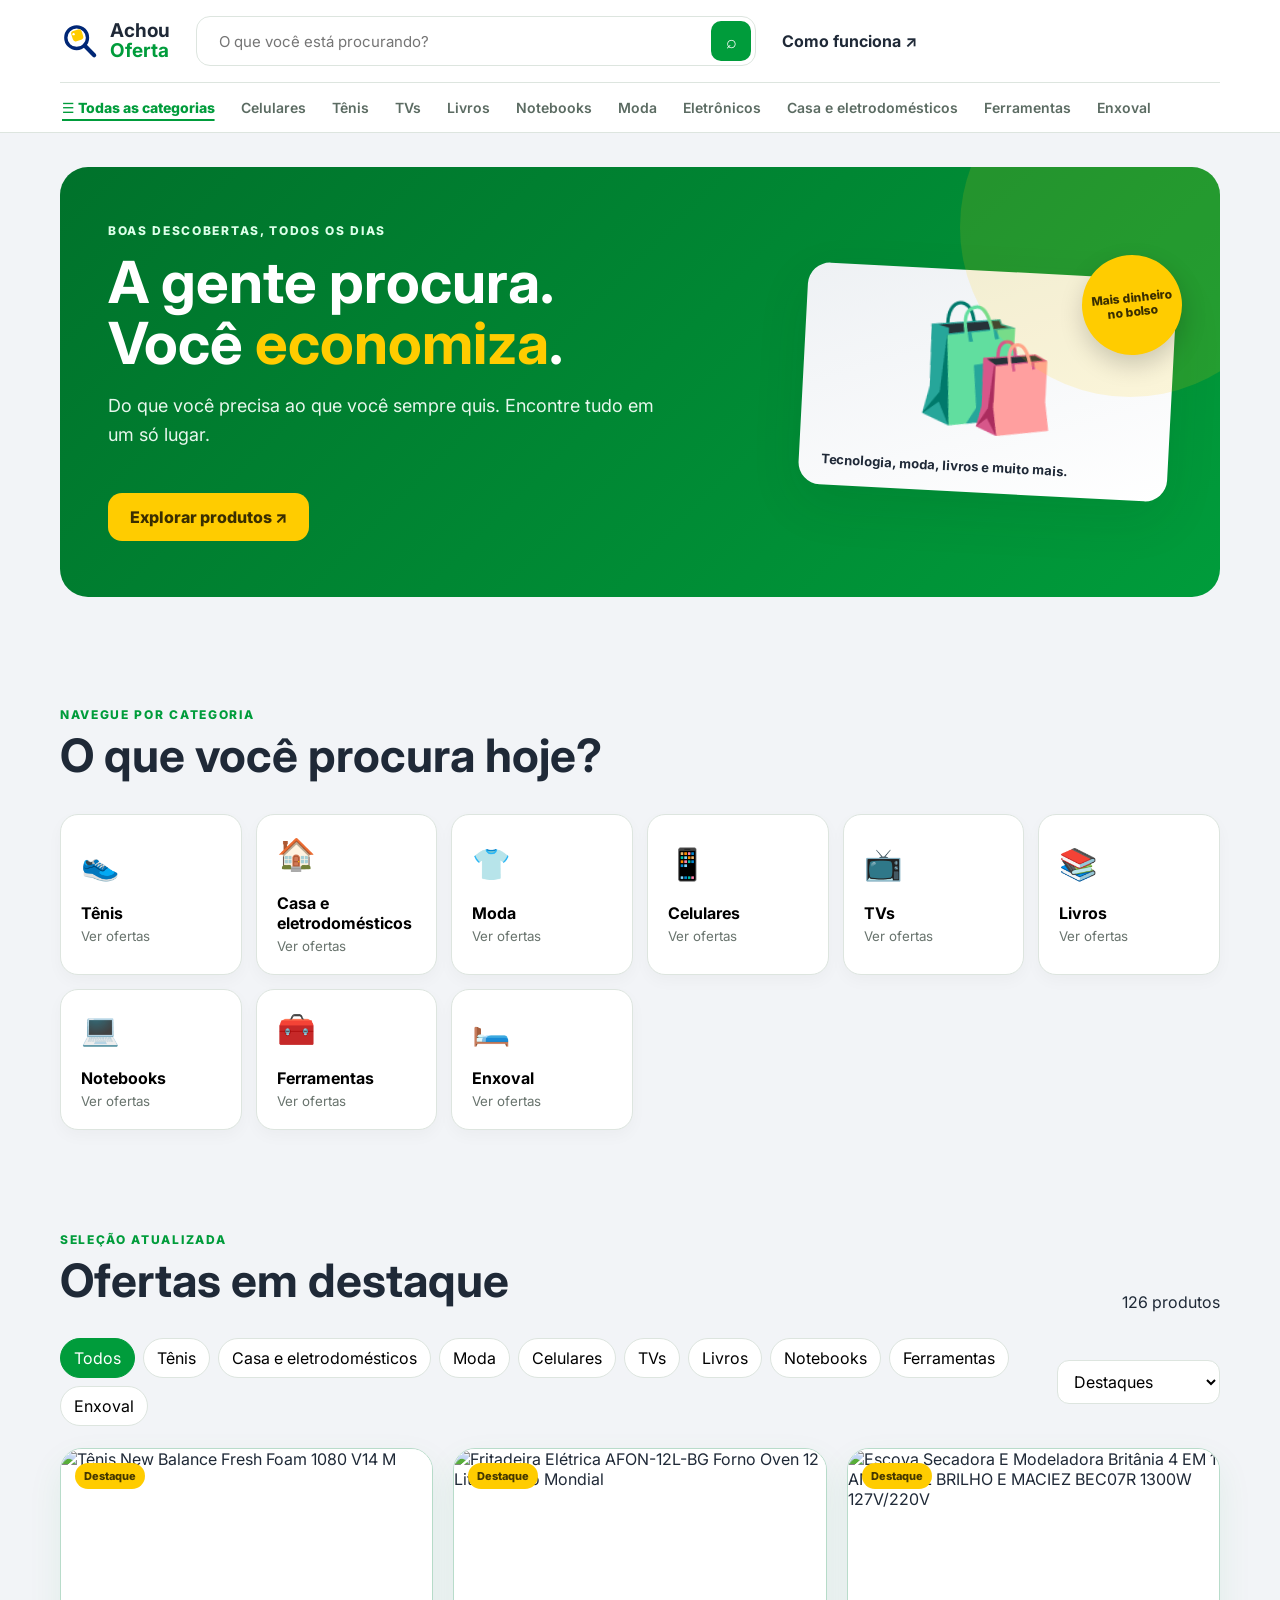
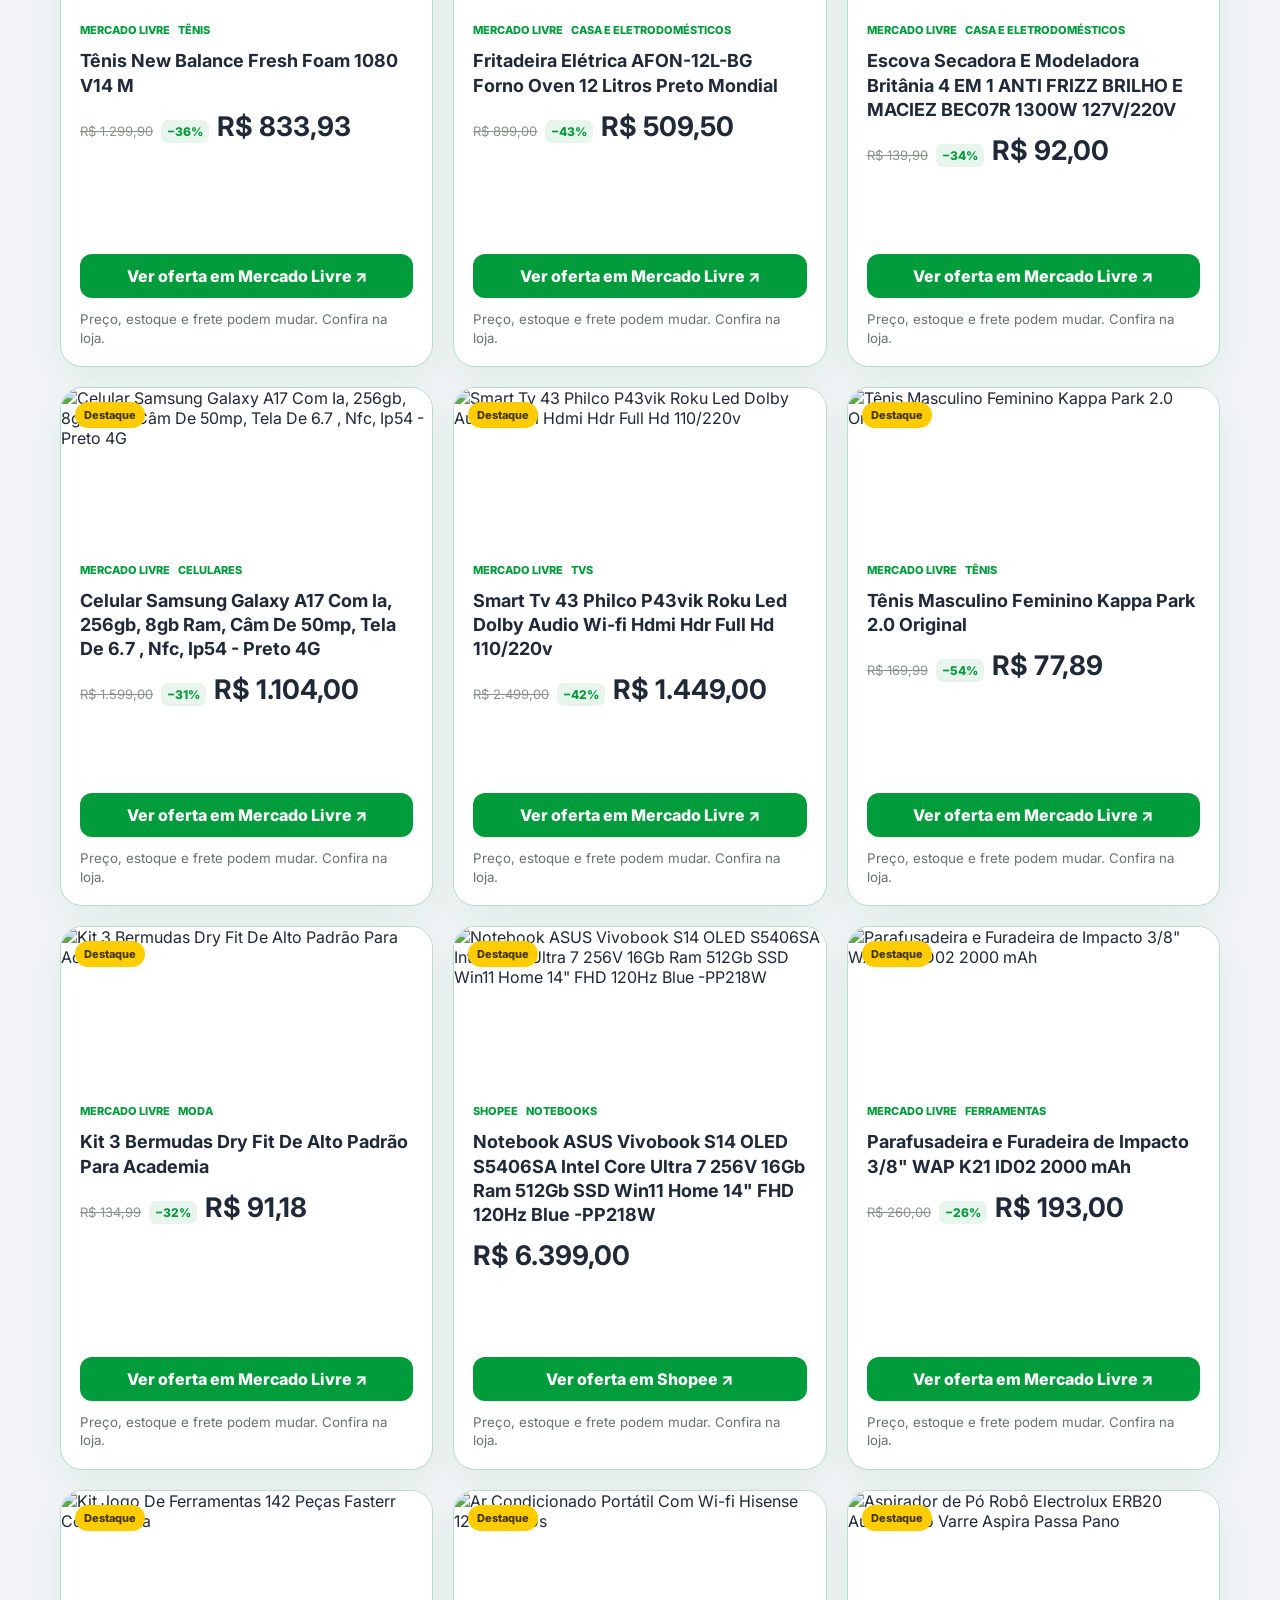
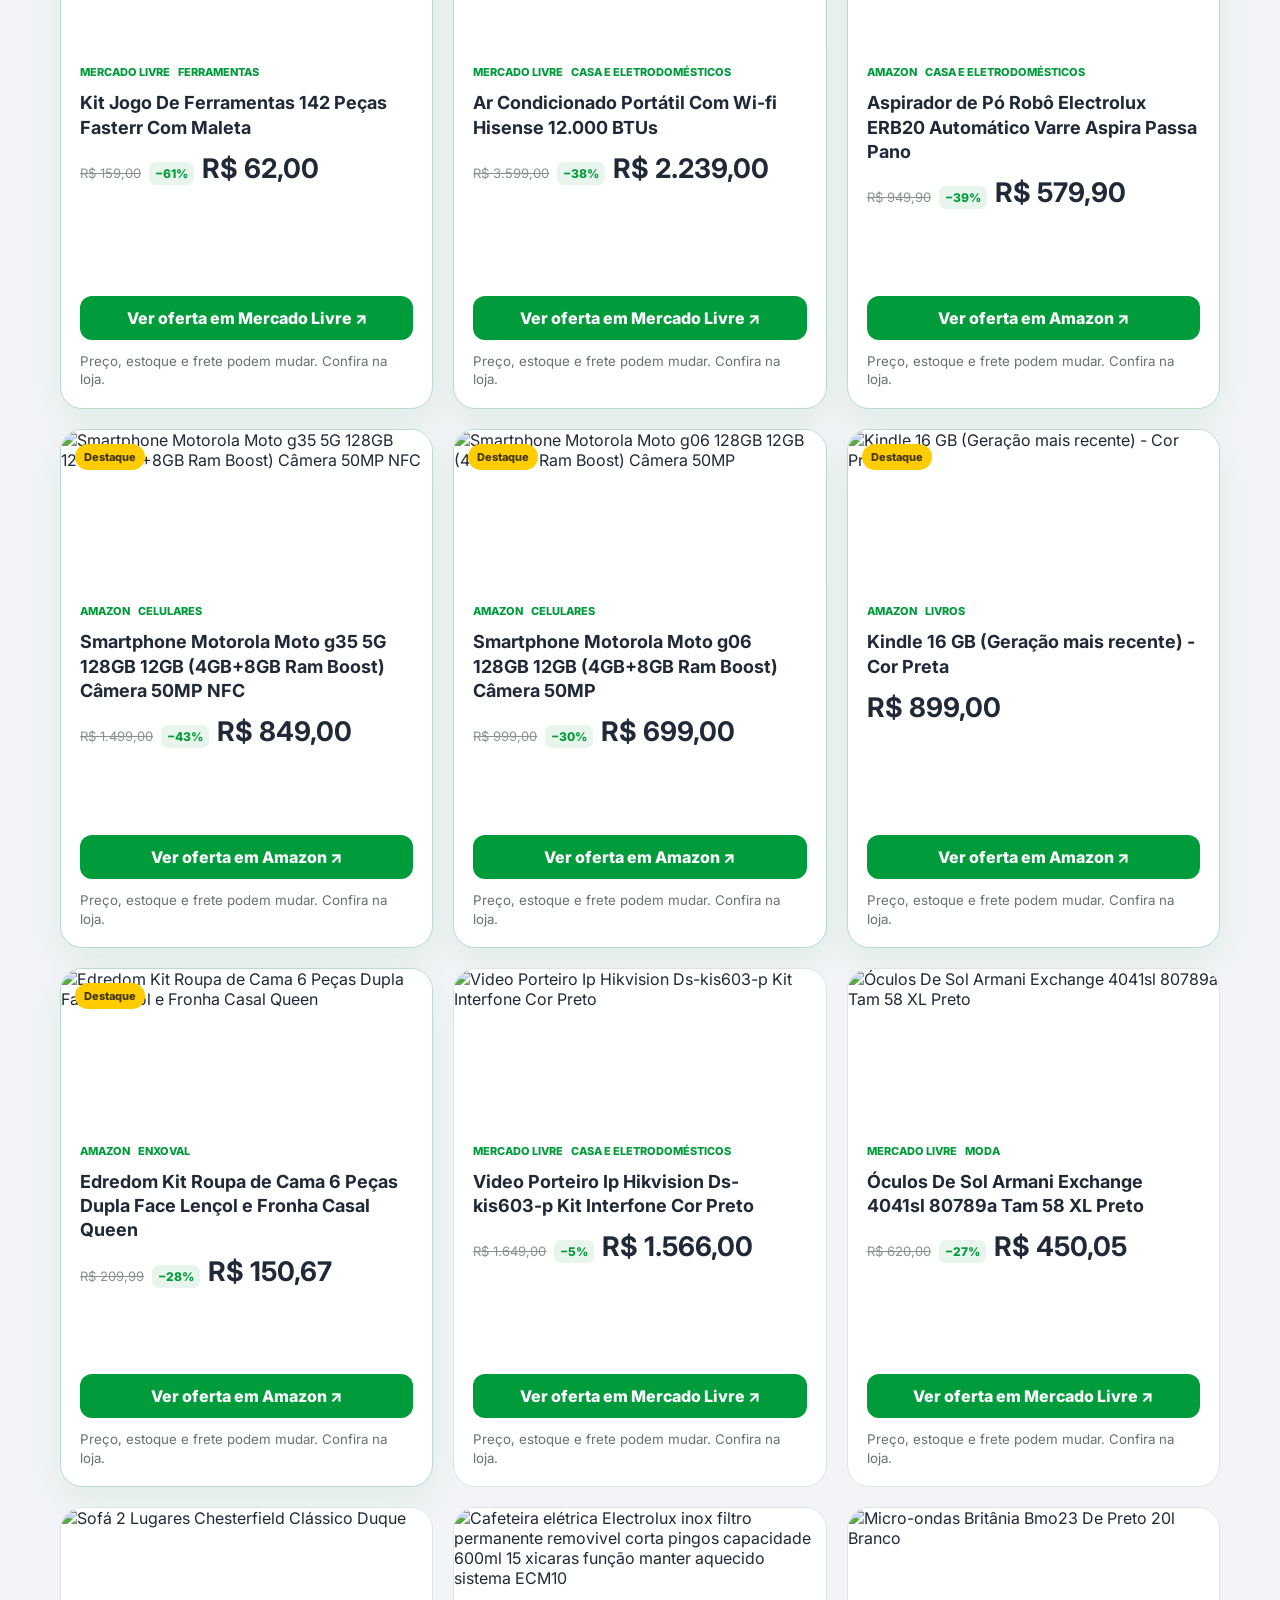
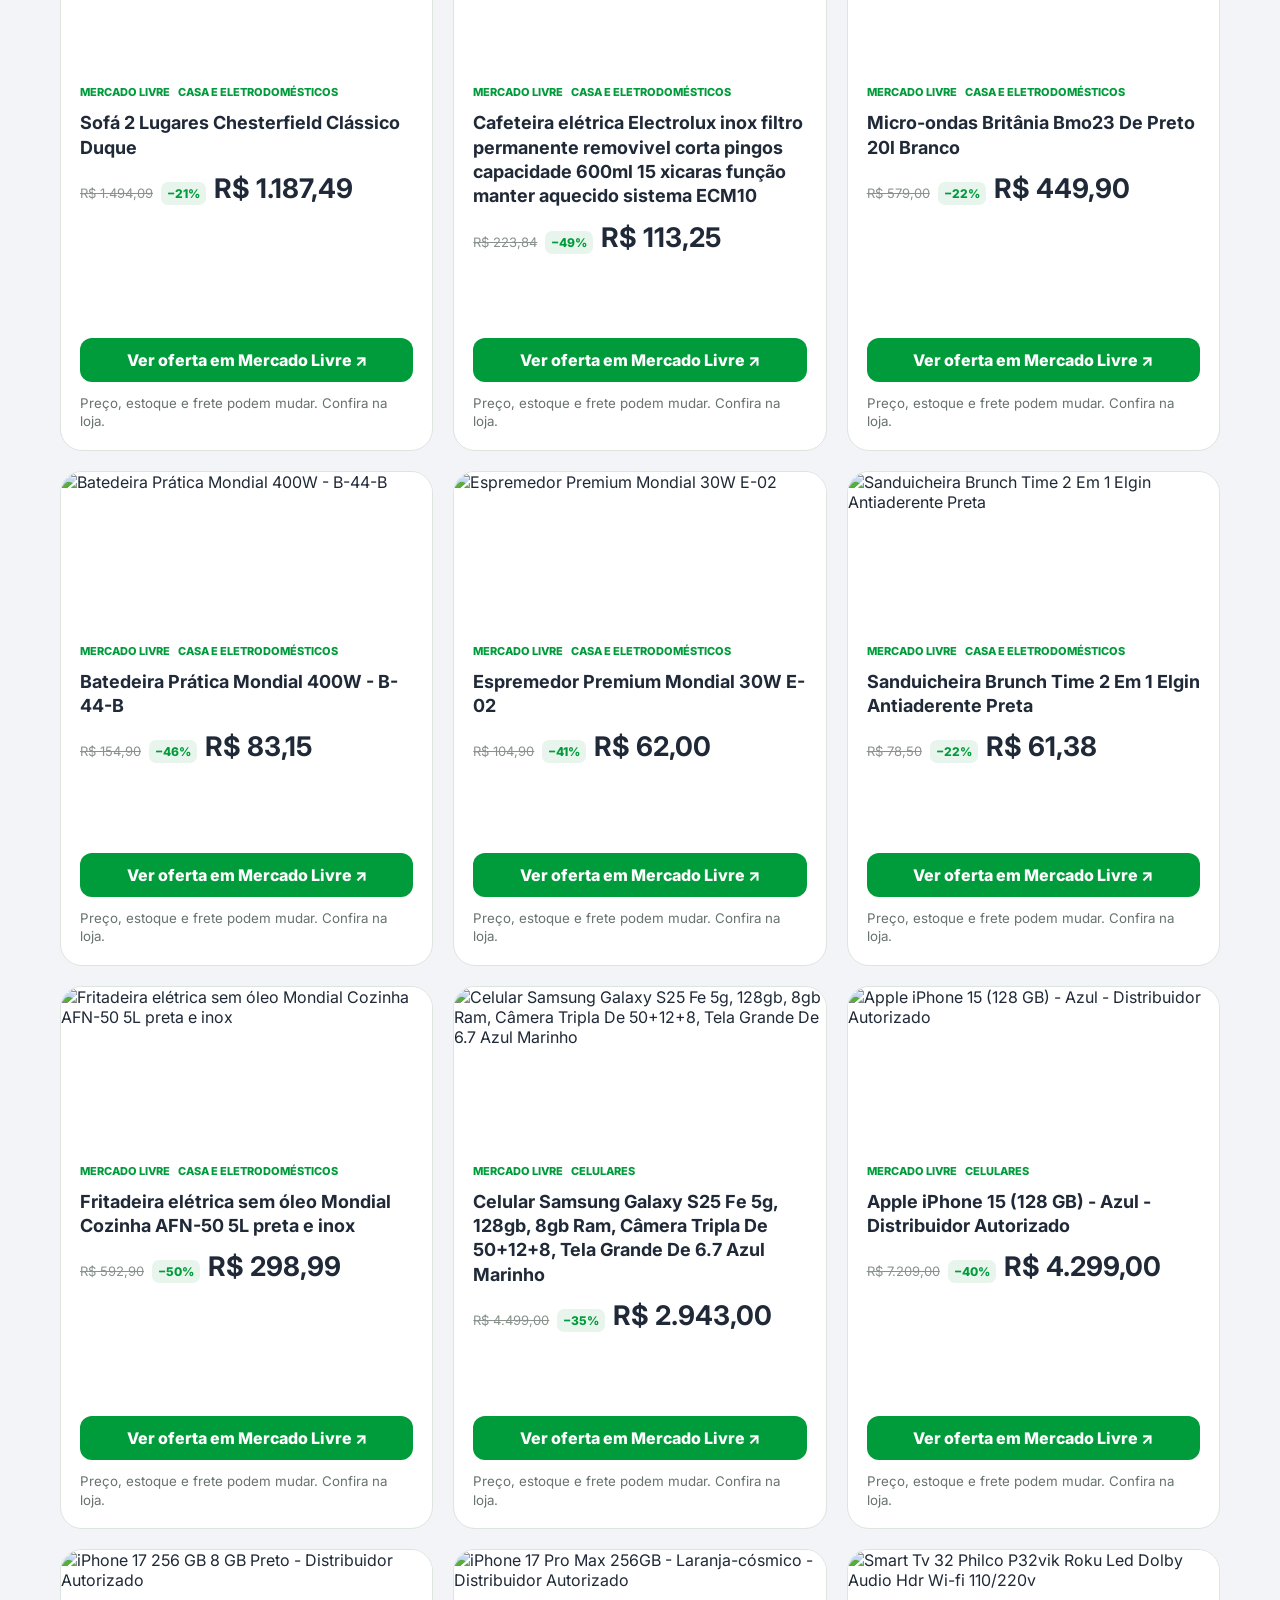
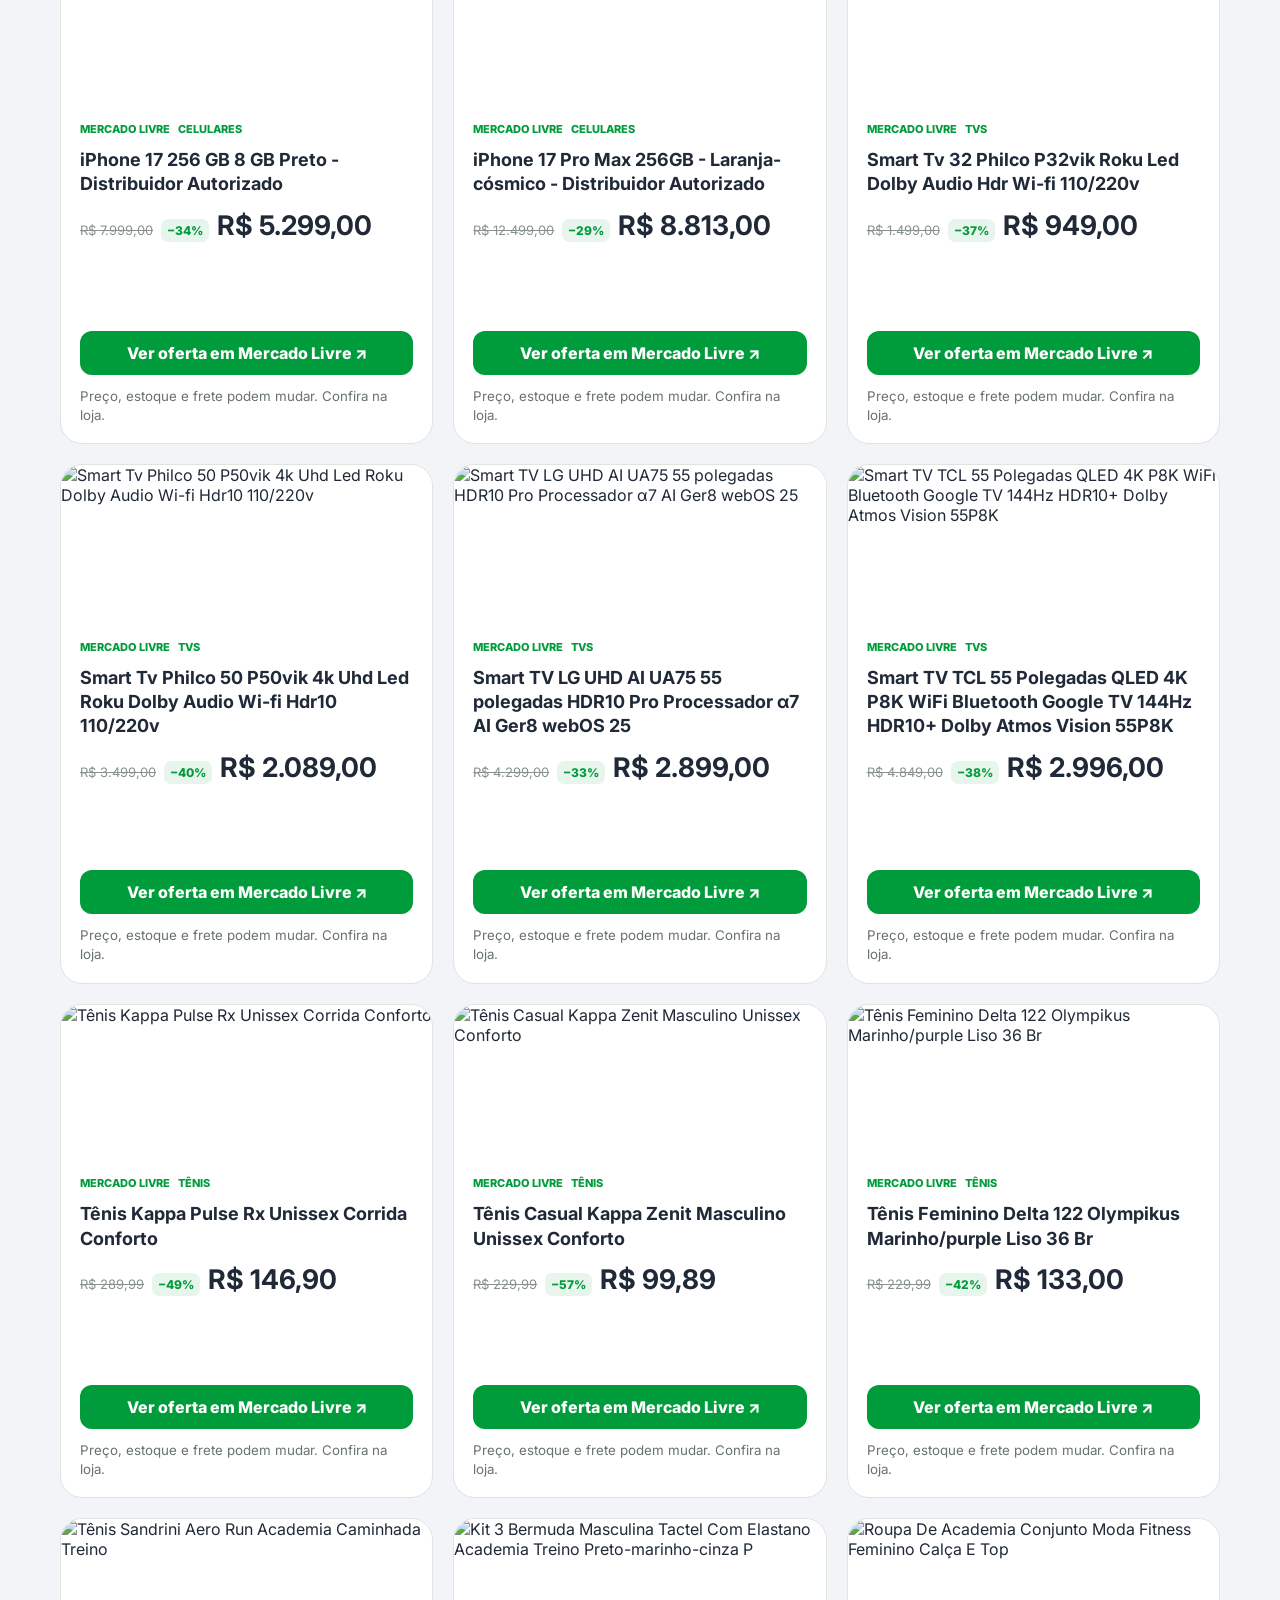
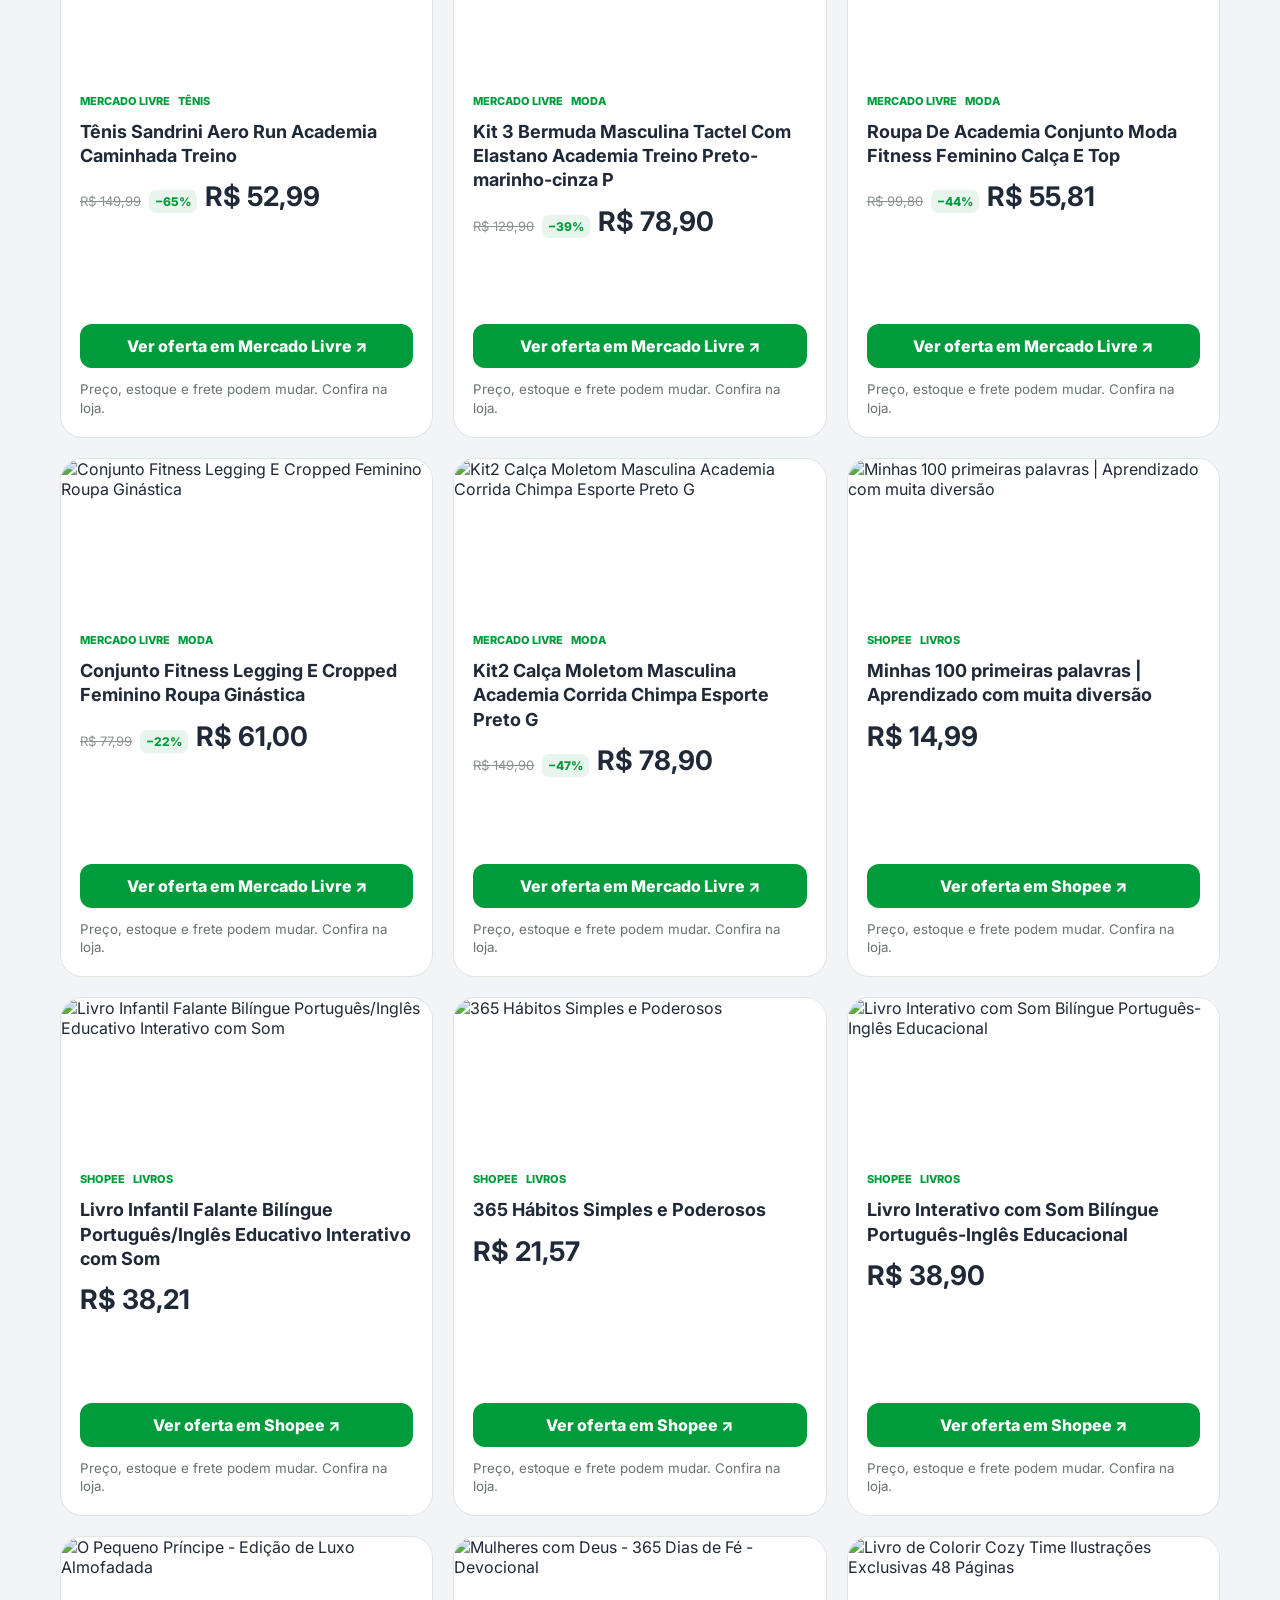
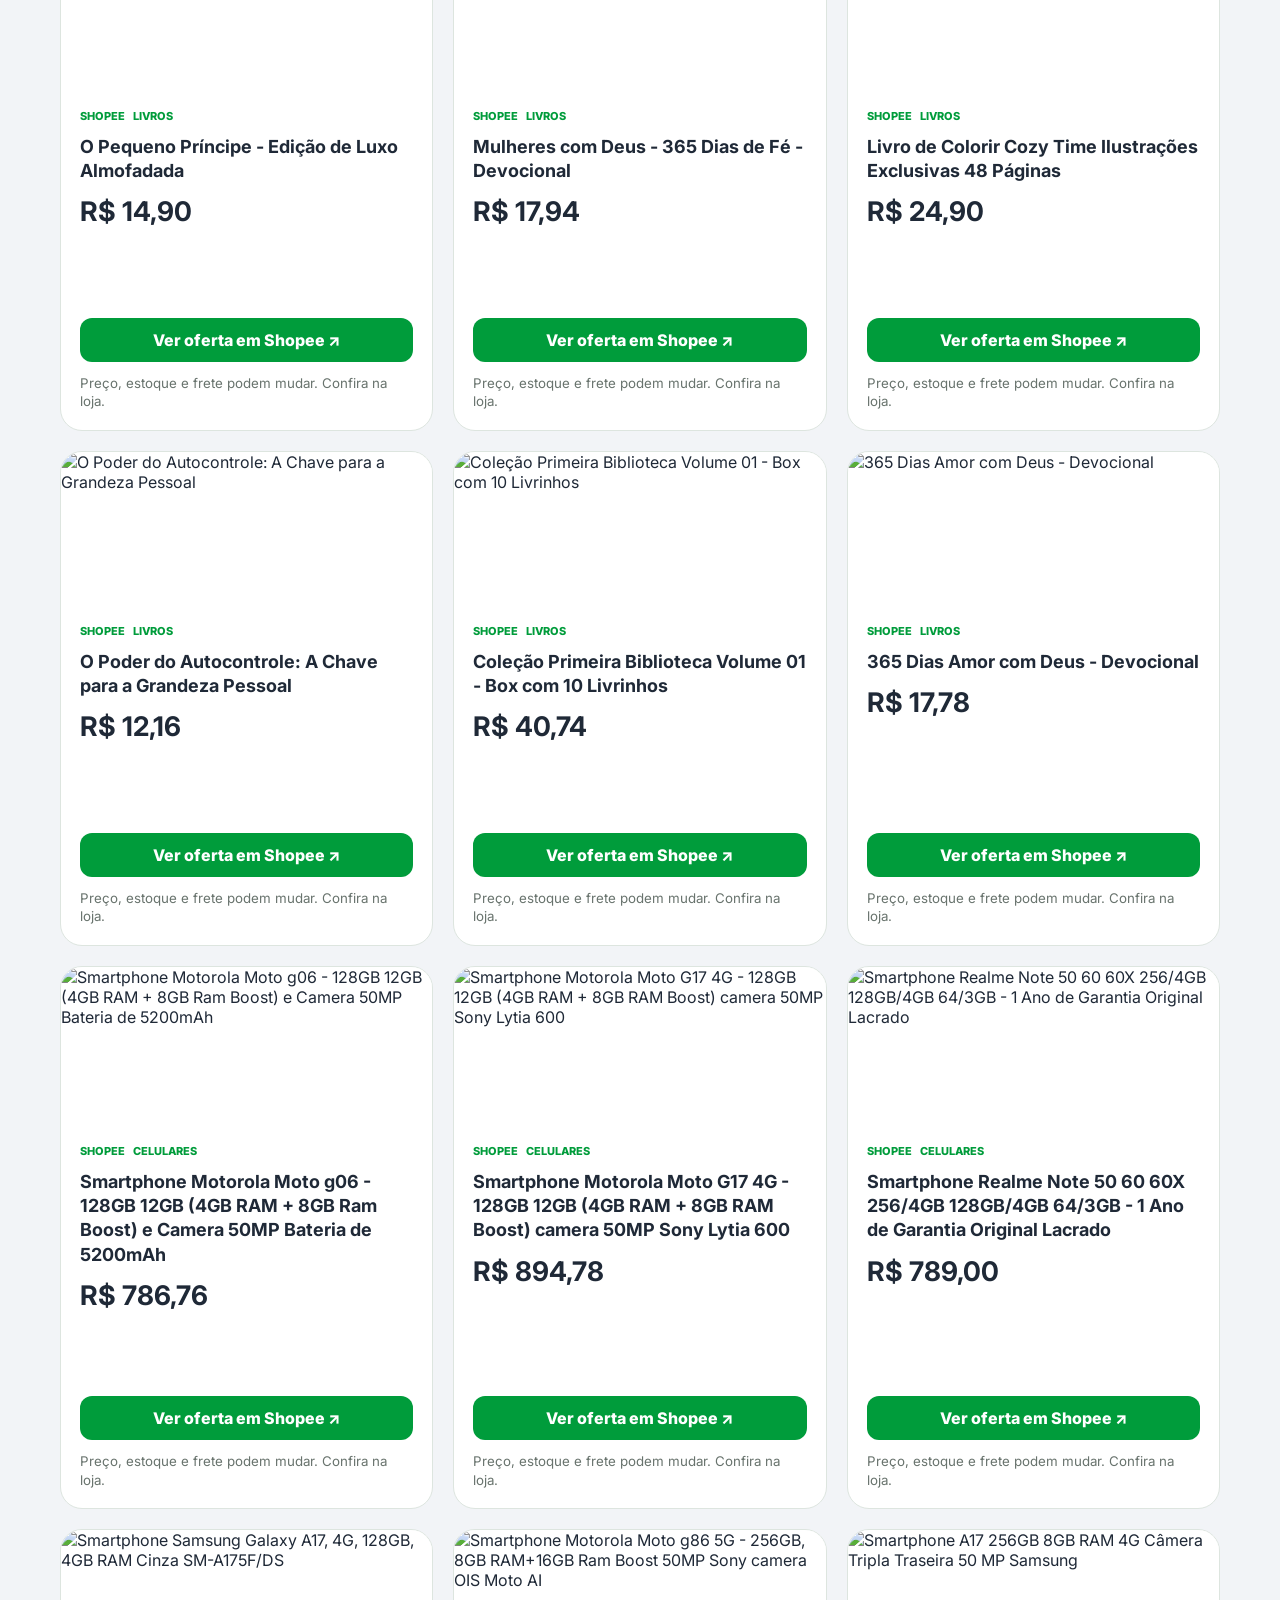
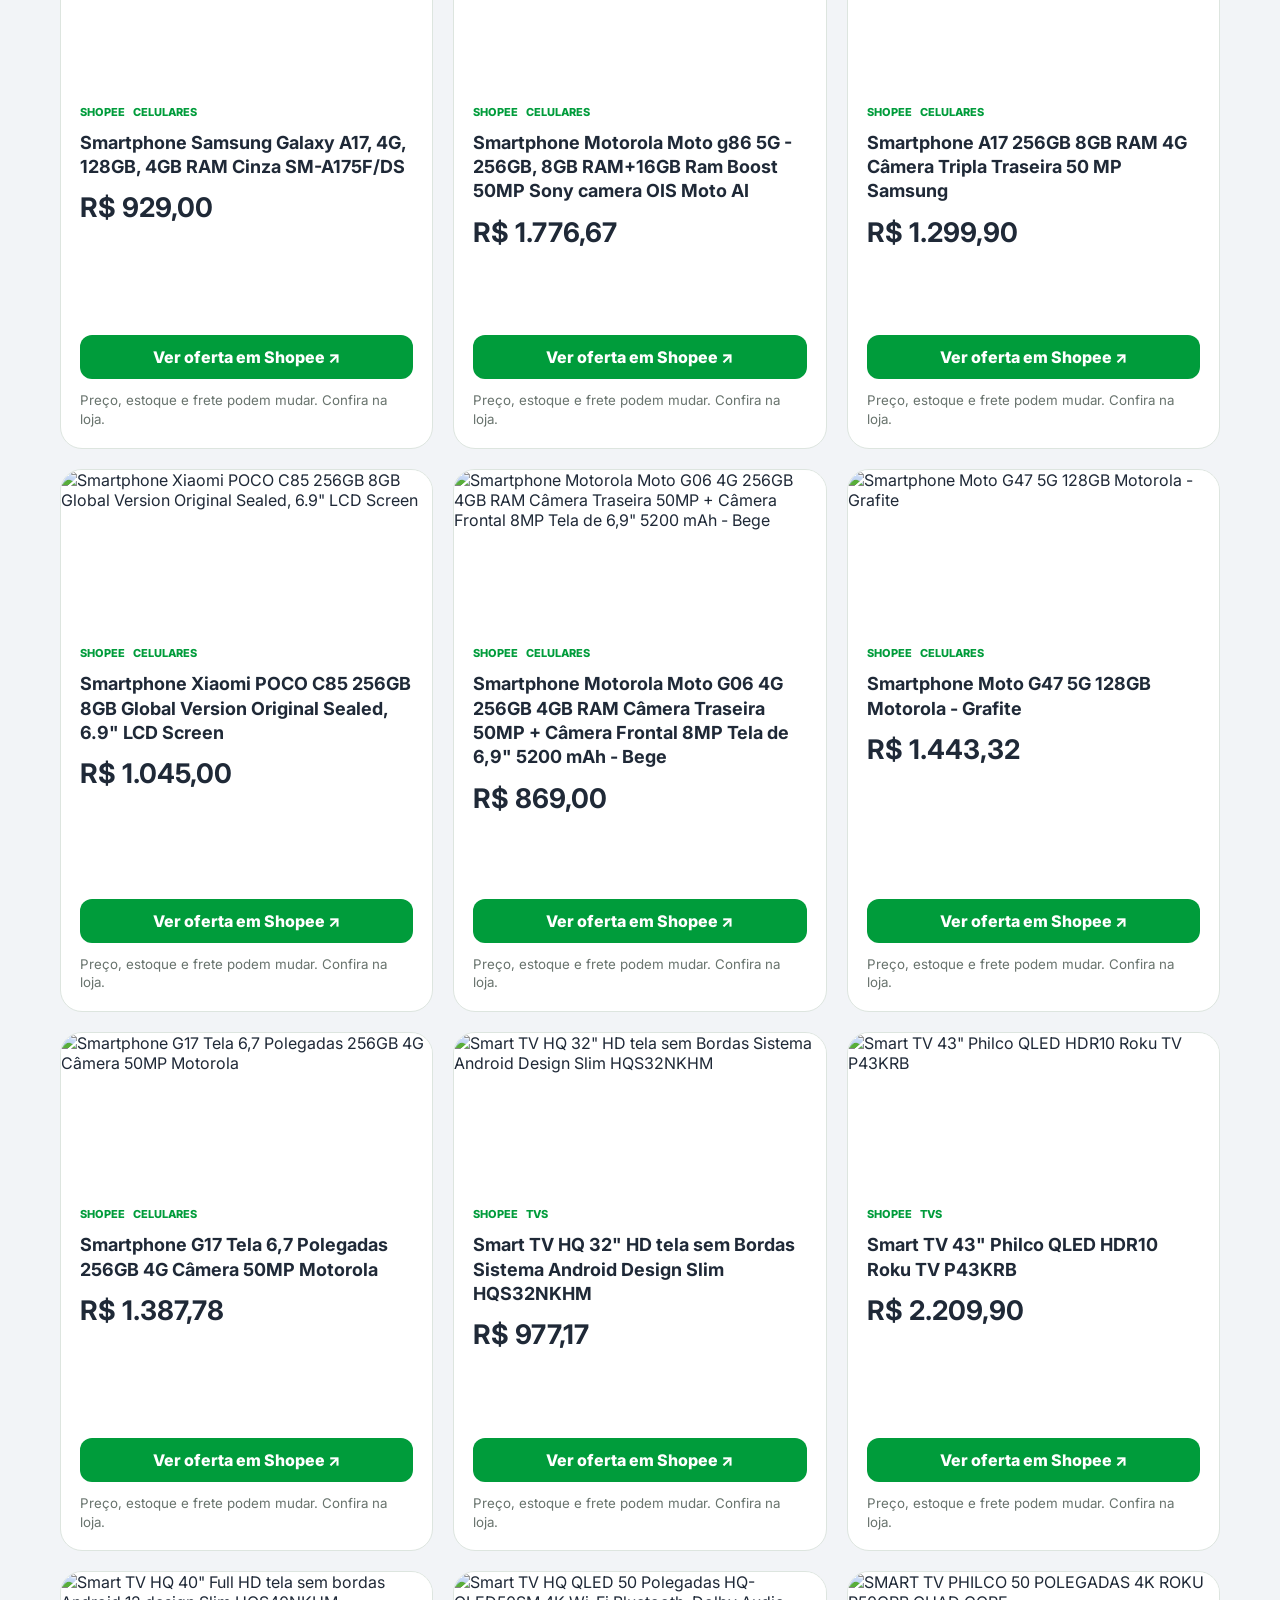
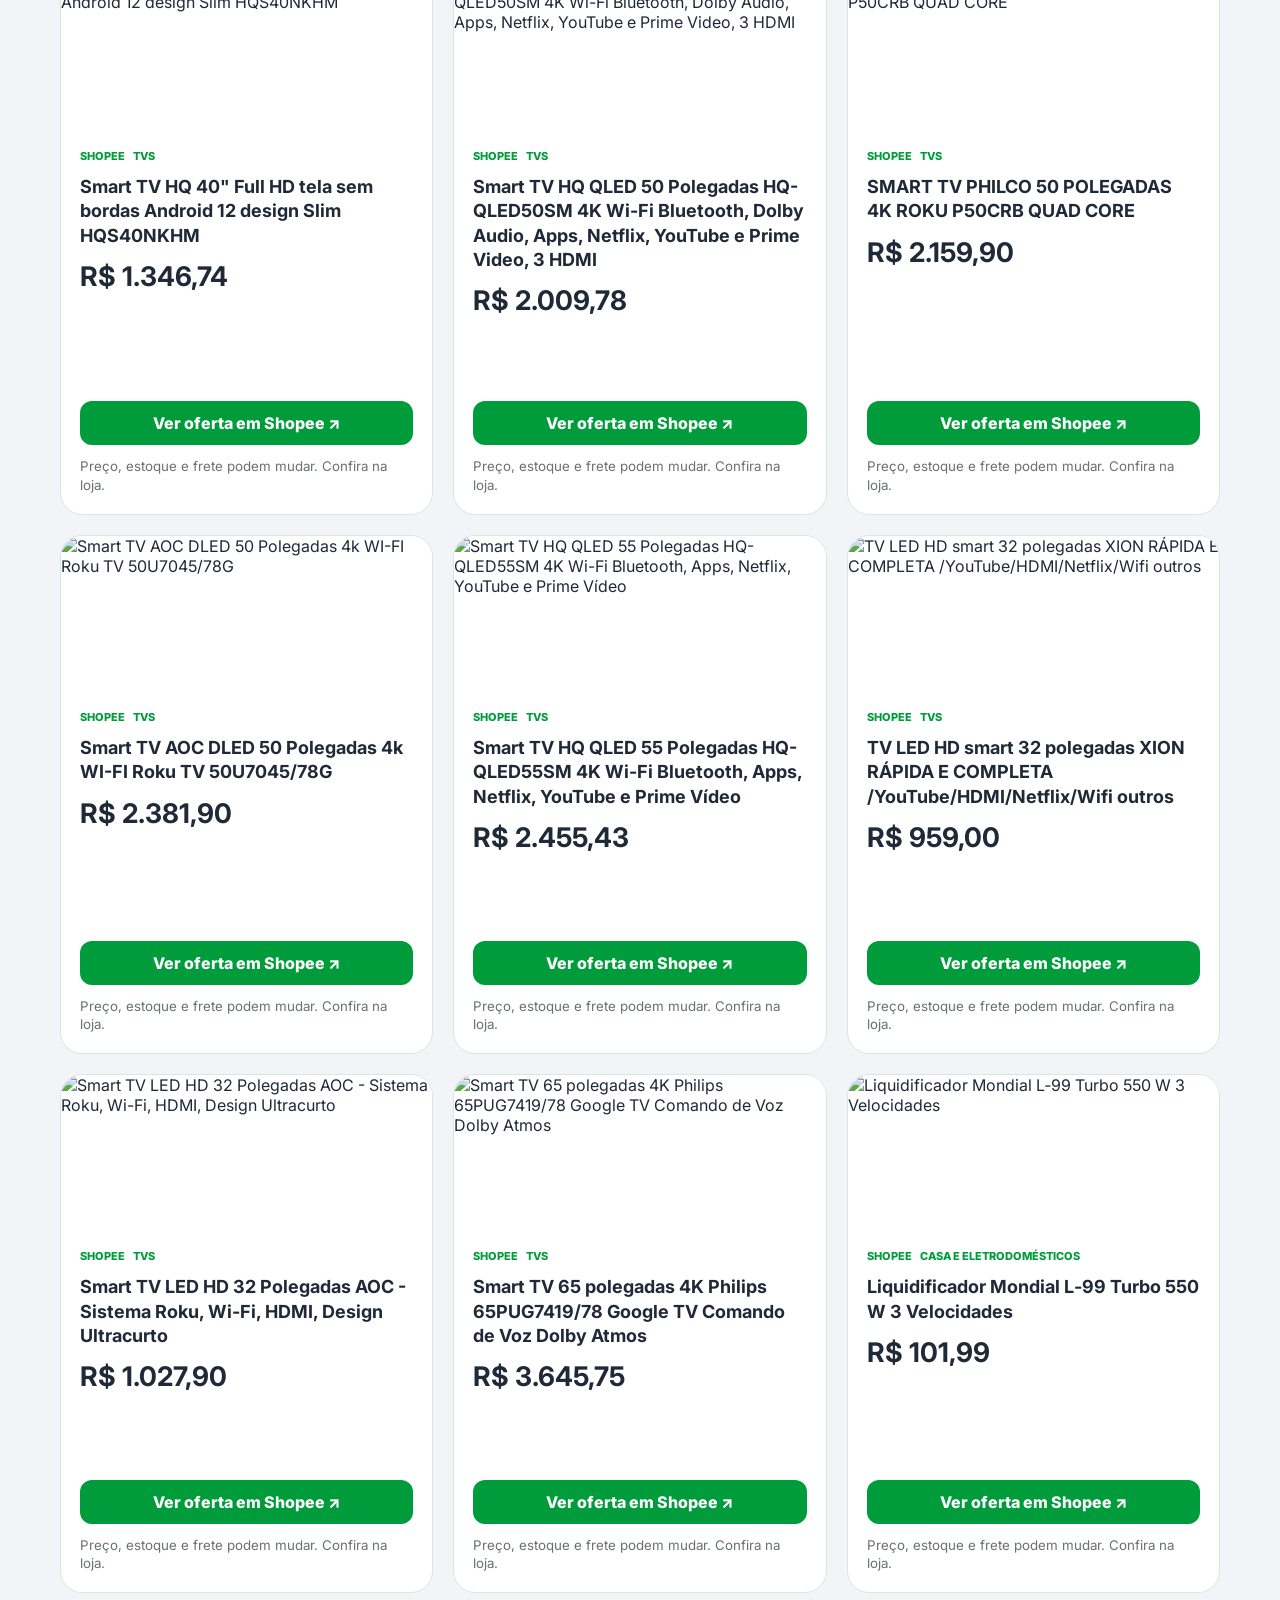
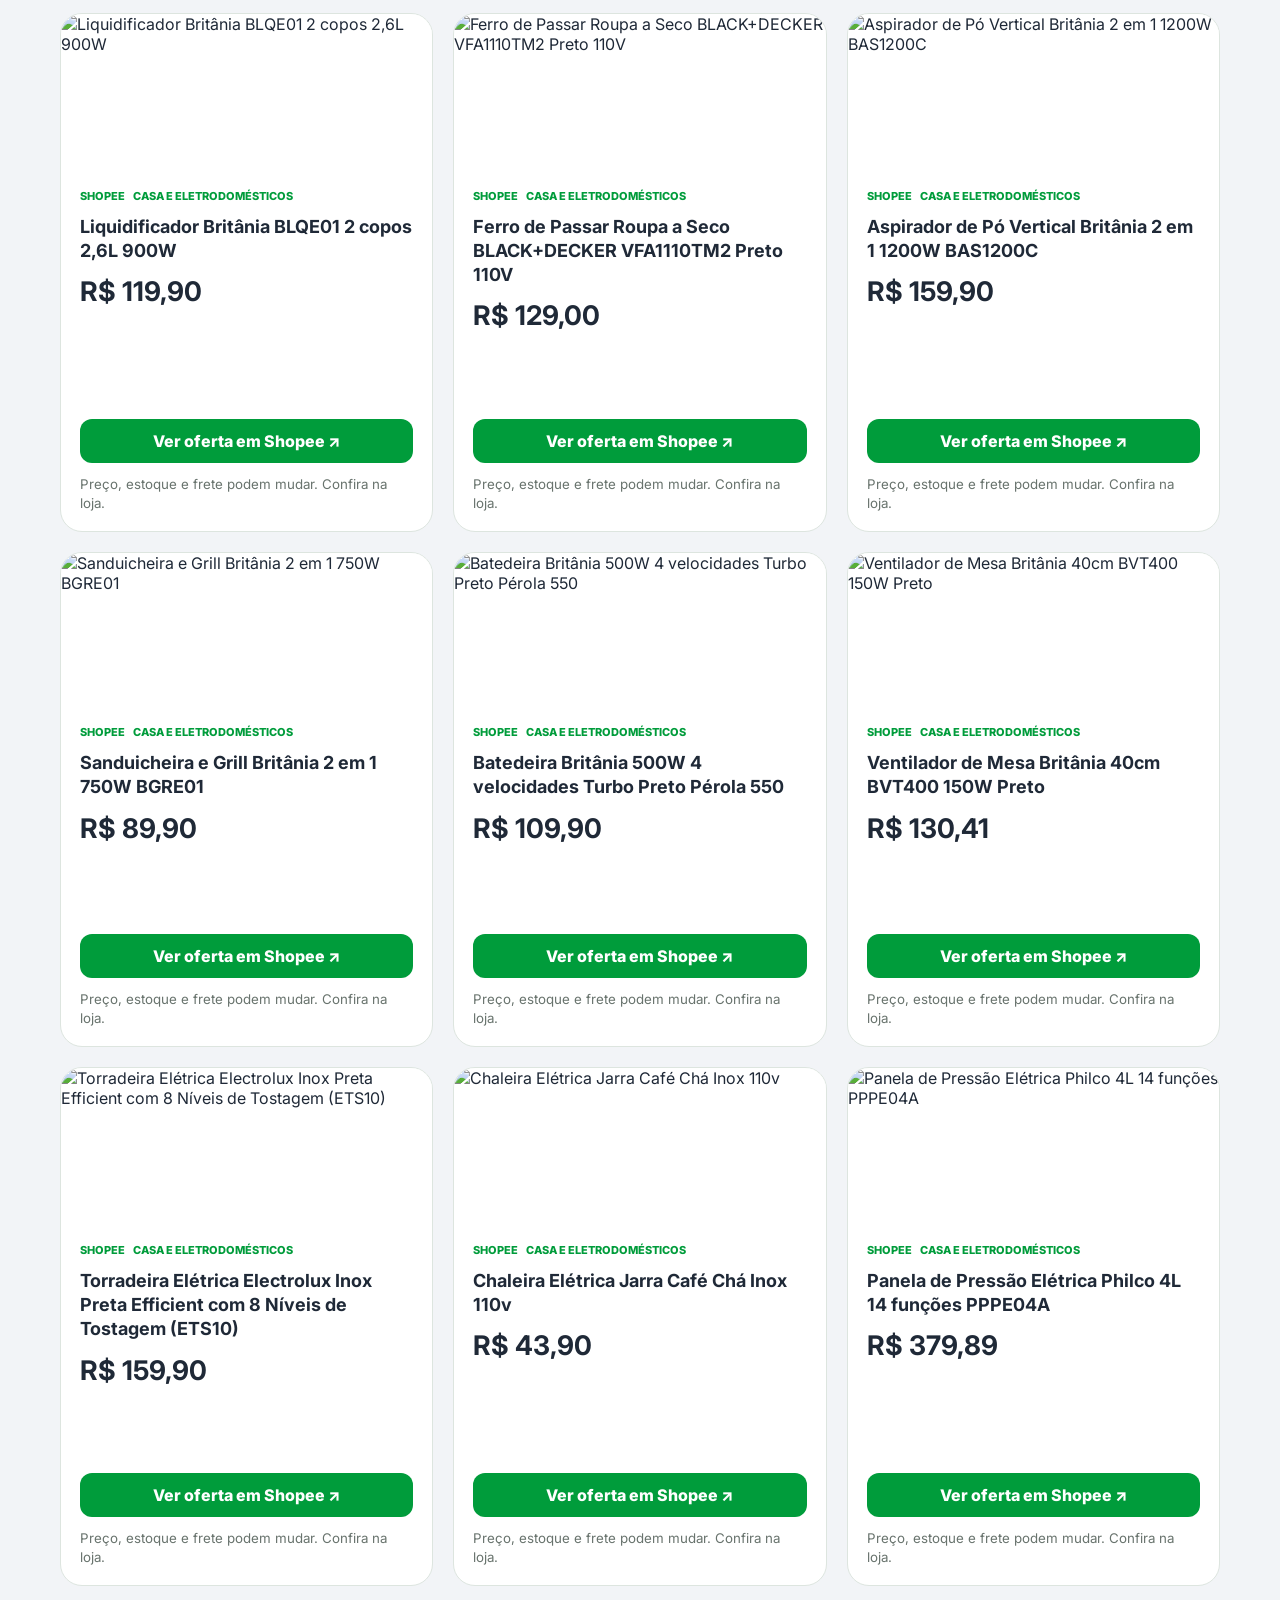
==== commit e0a1ce38: "Add 26 real products: appliances, budget phones, Kindle and new Enxoval category Sources 4 large app" ====
--- a/index.html
+++ b/index.html
@@ -48,6 +48,7 @@
       <button class="quick-filter" data-category="Eletrônicos">Eletrônicos</button>
       <button class="quick-filter" data-category="Casa e eletrodomésticos">Casa e eletrodomésticos</button>
       <button class="quick-filter" data-category="Ferramentas">Ferramentas</button>
+      <button class="quick-filter" data-category="Enxoval">Enxoval</button>
     </nav>
   </header>
 
